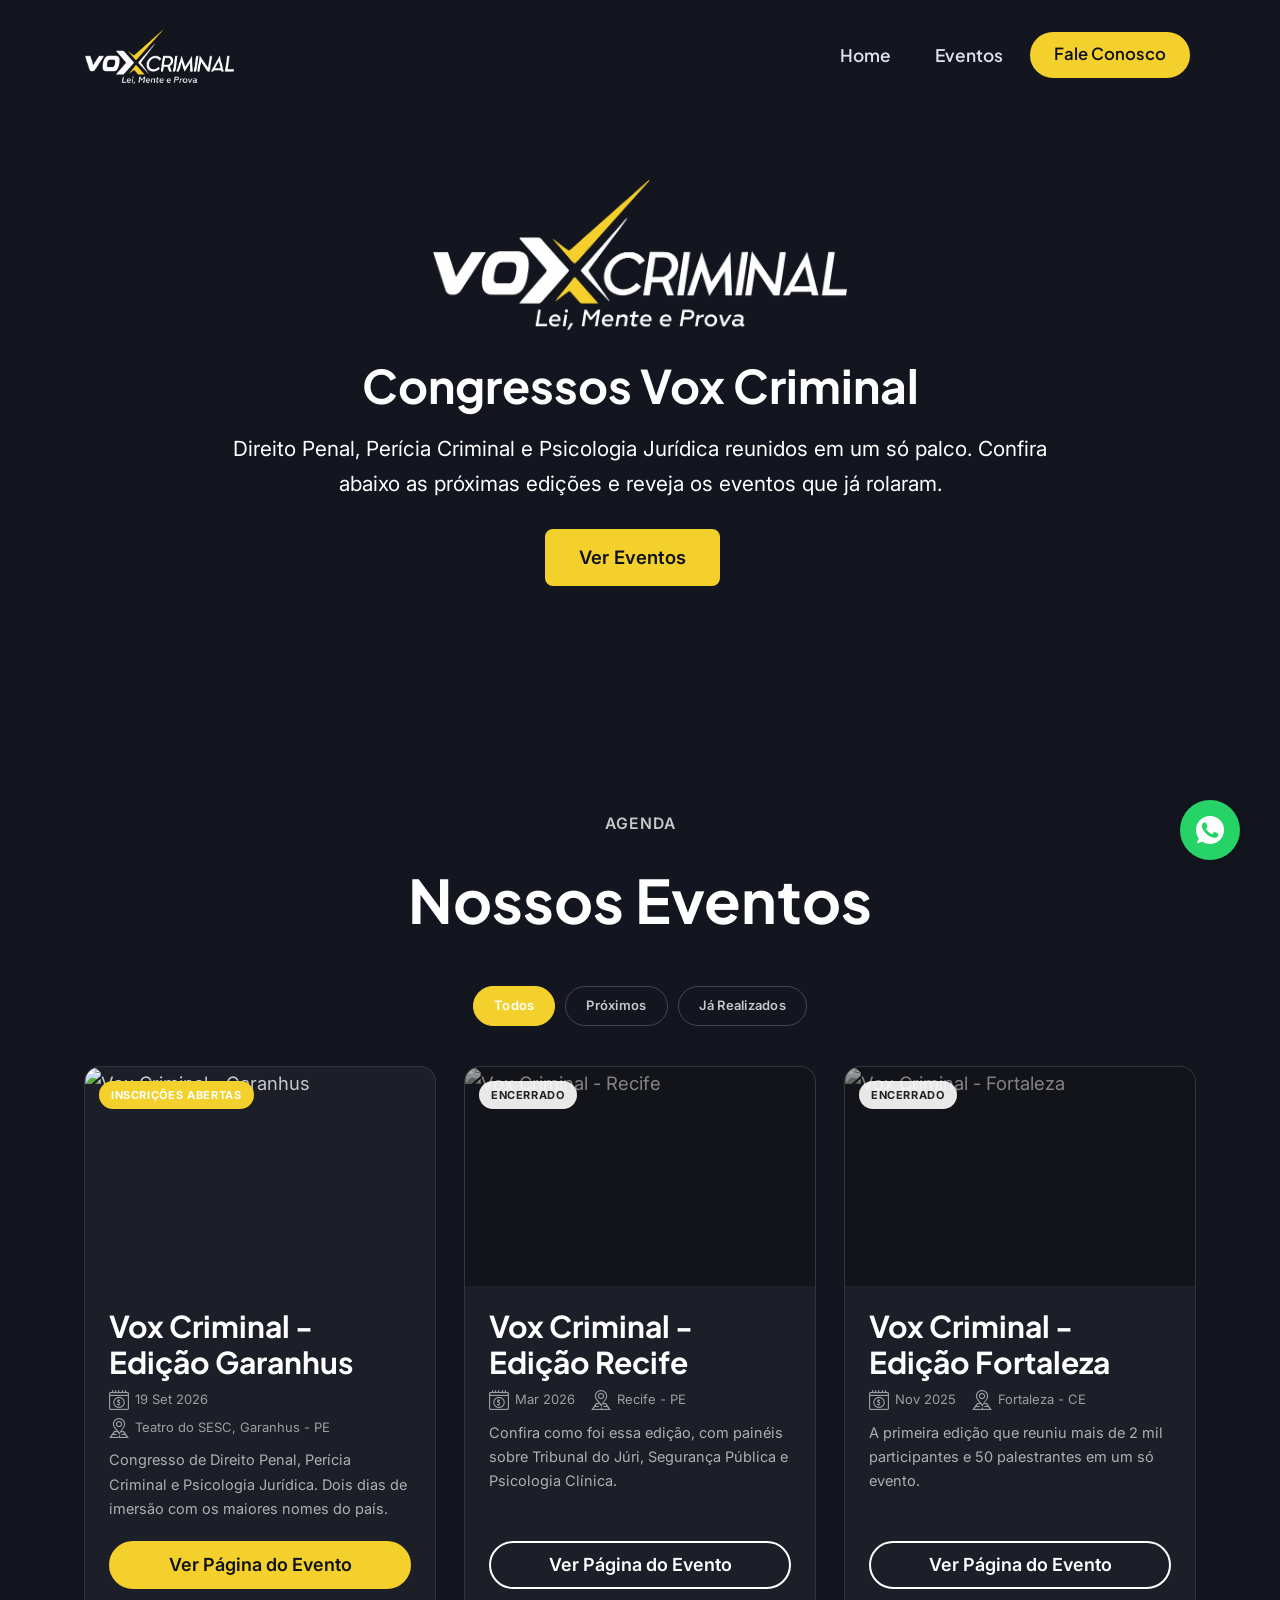
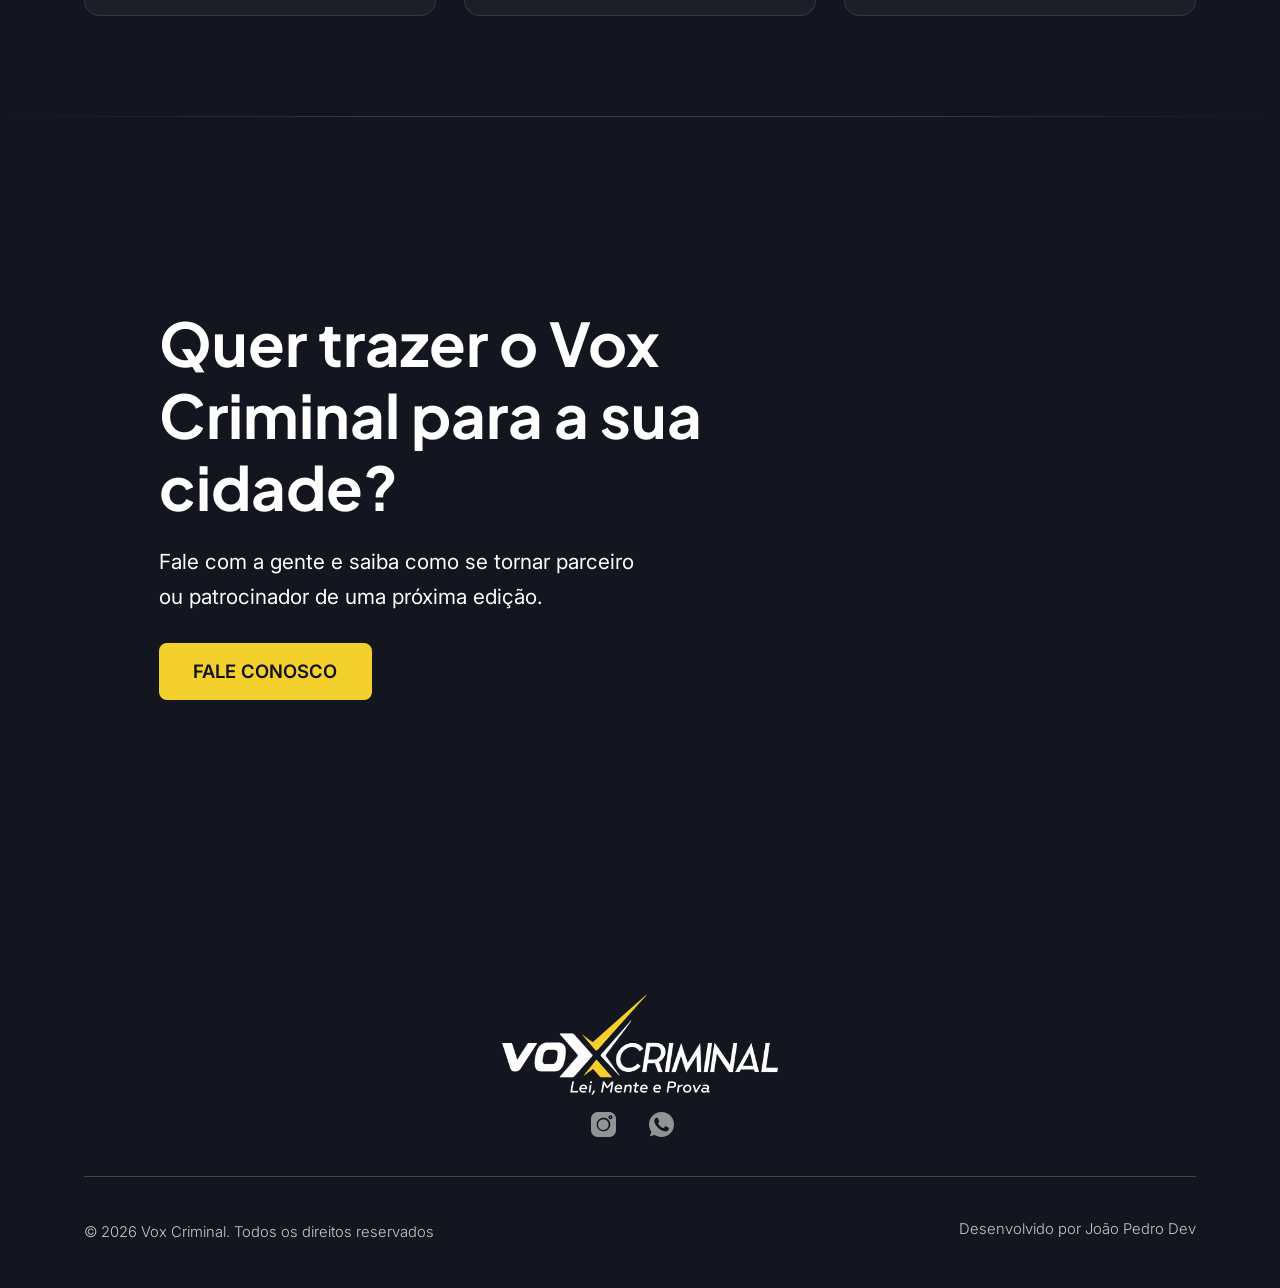
==== index.html @ 07b1ba89 "first commit" ====
<!doctype html>
<html lang="pt-br">
	<head>

		<meta charset="utf-8">
		<meta http-equiv="X-UA-Compatible" content="IE=edge">
		<meta name="author" content="Vox Criminal">
		<meta name="description" content="Vox Criminal - Congressos de Direito, Perícia Criminal e Psicologia Jurídica">
		<meta name="keywords" content="Evento, Direito, Perícia, Psicologia Jurídica, Vox Criminal">
		<meta name="viewport" content="width=device-width, initial-scale=1">

		<!-- SITE TITLE -->
		<title>Vox Criminal - Todos os Eventos</title>

		<!-- FAVICON AND TOUCH ICONS -->
		<link rel="shortcut icon" href="images/favicon.png" type="image/x-icon">
		<link rel="icon" href="images/favicon.png" type="image/x-icon">

		<!-- GOOGLE FONTS -->
		<link href="https://fonts.googleapis.com/css2?family=Inter:wght@300;400;500;600;700&amp;display=swap" rel="stylesheet">
		<link href="https://fonts.googleapis.com/css2?family=Plus+Jakarta+Sans:wght@400;500;600;700&amp;display=swap" rel="stylesheet">

		<!-- BOOTSTRAP CSS -->
		<link href="css/bootstrap.min.css" rel="stylesheet">

		<!-- FONT ICONS -->
		<link href="css/flaticon.css" rel="stylesheet">

		<!-- PLUGINS STYLESHEET -->
		<link href="css/menu.css" rel="stylesheet">
		<link id="effect" href="css/dropdown-effects/fade-down.css" media="all" rel="stylesheet">
		<link href="css/magnific-popup.css" rel="stylesheet">
		<link href="css/owl.carousel.min.css" rel="stylesheet">
		<link href="css/owl.theme.default.min.css" rel="stylesheet">
		<link href="css/lunar.css" rel="stylesheet">

		<!-- ON SCROLL ANIMATION -->
		<link href="css/animate.css" rel="stylesheet">

		<!-- TEMPLATE CSS -->
		<link href="css/pink-theme.css" rel="stylesheet">

		<!-- RESPONSIVE CSS -->
		<link href="css/responsive.css" rel="stylesheet">

		<!-- ADITIONAL CSS -->
		<link rel="stylesheet" href="css/aditional.css">

		<style>
			/* ===== HOME DE EVENTOS ===== */

			/* Card de evento */
			.event-card {
				background: rgba(255, 255, 255, 0.04);
				border: 1px solid rgba(255, 255, 255, 0.1);
				border-radius: 16px;
				overflow: hidden;
				display: flex;
				flex-direction: column;
				height: 100%;
				transition: transform .25s ease, border-color .25s ease;
			}
			.event-card:hover {
				transform: translateY(-6px);
				border-color: rgba(255, 255, 255, 0.25);
			}

			.event-card-img-wrap {
				position: relative;
				aspect-ratio: 16 / 10;
				overflow: hidden;
			}
			.event-card-img-wrap img {
				width: 100%;
				height: 100%;
				object-fit: cover;
				transition: transform .35s ease, filter .35s ease;
			}
			.event-card:hover .event-card-img-wrap img {
				transform: scale(1.05);
			}

			/* Evento encerrado: imagem em P&B + overlay */
			.event-card.is-past .event-card-img-wrap img {
				filter: grayscale(85%);
			}
			.event-card.is-past .event-card-img-wrap::after {
				content: "";
				position: absolute;
				inset: 0;
				background: rgba(0,0,0,0.35);
			}

			/* Badge de status */
			.event-status {
				position: absolute;
				top: 14px;
				left: 14px;
				z-index: 2;
				font-size: 11px;
				font-weight: 700;
				letter-spacing: .06em;
				text-transform: uppercase;
				padding: 5px 12px;
				border-radius: 20px;
			}
			.event-status--open {
				background: var(--theme-color, #e91e63);
				color: #fff;
			}
			.event-status--past {
				background: rgba(255,255,255,0.9);
				color: #222;
			}

			.event-card-body {
				padding: 22px 24px 26px;
				display: flex;
				flex-direction: column;
				flex-grow: 1;
			}

			.event-meta {
				display: flex;
				flex-wrap: wrap;
				gap: 6px 16px;
				font-size: 13px;
				opacity: .75;
				margin-bottom: 10px;
			}
			.event-meta span {
				display: inline-flex;
				align-items: center;
				gap: 6px;
			}

			.event-card-body p.event-desc {
				font-size: 14.5px;
				opacity: .85;
				margin-bottom: 20px;
			}

			.event-card-footer {
				margin-top: auto;
			}

			/* Filtros simples (Todos / Próximos / Encerrados) */
			.event-filters {
				display: flex;
				gap: 10px;
				justify-content: center;
				flex-wrap: wrap;
				margin-bottom: 40px;
			}
			.event-filter-btn {
				border: 1px solid rgba(255,255,255,0.2);
				background: transparent;
				color: inherit;
				font-size: 13px;
				font-weight: 600;
				letter-spacing: .02em;
				padding: 8px 20px;
				border-radius: 30px;
				cursor: pointer;
				transition: all .2s ease;
			}
			.event-filter-btn:hover {
				border-color: var(--theme-color, #e91e63);
			}
			.event-filter-btn.is-active {
				background: var(--theme-color, #e91e63);
				border-color: var(--theme-color, #e91e63);
				color: #fff;
			}

			.event-card.is-hidden {
				display: none;
			}
		</style>

	</head>



	<body class="theme--dark">

		<!-- PRELOADER SPINNER
		============================================= -->
		<div id="loading">
			<div id="loader" class="loading--theme">
				<div class="cssload-spinner"></div>
			</div>
		</div>


		<!-- PAGE CONTENT
		============================================= -->
		<div id="page" class="page">


		<!-- HEADER
		============================================= -->
		<header id="header" class="tra-menu navbar-light white-scroll">
				<div class="header-wrapper">

				    <div class="wsmobileheader clearfix">
				    	<span class="smllogo">
				    		<a href="#hero-2">
					    		<img src="images/logo.png" alt="mobile-logo">
					    	</a>
				    	</span>
				    	<a id="wsnavtoggle" class="wsanimated-arrow"><span></span></a>
				 	</div>

				  	<div class="wsmainfull menu clearfix">
	    				<div class="wsmainwp clearfix">

	    					<div class="desktoplogo">
	    						<a href="#hero-2" class="logo-black">
	    							<img src="images/logo.png" alt="logo">
	    						</a>
	    					</div>

	    					<div class="desktoplogo">
	    						<a href="#hero-2" class="logo-white"><img src="images/logo.png" alt="logo"></a>
	    					</div>

      					<nav class="wsmenu clearfix">
        					<ul class="wsmenu-list nav-theme">

						    	<li class="nl-simple" aria-haspopup="true">
						    		<a href="#hero-2" class="h-link">Home</a>
						    	</li>

						    	<li class="nl-simple" aria-haspopup="true">
						    		<a href="#eventos" class="h-link">Eventos</a>
						    	</li>

						    	<li class="nl-simple mobile-last-link" aria-haspopup="true">
						    		<a href="https://wa.me/5581988923755?text=Ol%C3%A1%2C%20vim%20do%20Site%20da%20Vox%20Criminal." target="_blank" rel="noopener" class="btn r-36 ico-20 ico-right btn--theme hover--tra-white last-link">Fale Conosco</a>
						    	</li>

        					</ul>
        				</nav>

    				</div>
    			</div>

			</div>
		</header>
		<!-- END HEADER -->


		<!-- HERO
		============================================= -->
		<section id="hero-2" class="bg--fixed hero-section division">
			<div class="container">
				<div class="row justify-content-center">

					<div class="col-md-9">
						<div class="hero-2-txt text-center color--white wow animate__animated animate__fadeInUp">

							<img src="./images/logo.png" alt="Vox Criminal" class="w-50 mb-4">

							<h1 class="h1-xl">Congressos Vox Criminal</h1>
							<p class="p-lg mt-3 mb-0">
								Direito Penal, Perícia Criminal e Psicologia Jurídica reunidos em um só palco.
								Confira abaixo as próximas edições e reveja os eventos que já rolaram.
							</p>

							<div class="btns-group mt-4">
								<a href="#eventos" class="btn btn-md r-08 btn--theme hover--black text-black">Ver Eventos</a>
							</div>

						</div>
					</div>

				</div>
			</div>
		</section>
		<!-- END HERO -->


		<!-- EVENTOS
		============================================= -->
		<section id="eventos" class="pt-100 pb-100 division">
			<div class="container">

				<!-- SECTION TITLE -->
				<div class="row justify-content-center">
					<div class="col-md-8">
						<div class="section-title text-center mb-50">
							<span class="section-id">Agenda</span>
							<h2 class="h2-xl">Nossos Eventos</h2>
						</div>
					</div>
				</div>

				<!-- FILTROS -->
				<div class="event-filters">
					<button class="event-filter-btn is-active" data-filter="all">Todos</button>
					<button class="event-filter-btn" data-filter="upcoming">Próximos</button>
					<button class="event-filter-btn" data-filter="past">Já Realizados</button>
				</div>

				<!-- GRID DE EVENTOS -->
				<div id="events-grid" class="row row-cols-1 row-cols-sm-2 row-cols-lg-3 g-4">

					<!-- ============================================
						 EVENTO #1 - EXEMPLO: PRÓXIMO EVENTO
						 Para adicionar um novo evento, copie este bloco inteiro,
						 troque a classe "is-upcoming" (ou "is-past"), a imagem,
						 título, data/local, descrição e o link do botão.
						 ============================================= -->
					<div class="col event-item" data-status="upcoming">
						<div class="event-card is-upcoming wow animate__animated animate__fadeInUp">
							<div class="event-card-img-wrap">
								<span class="event-status event-status--open">Inscrições Abertas</span>
								<img src="images/eventos/vox-criminal-garanhus.jpg" alt="Vox Criminal - Garanhus">
							</div>
							<div class="event-card-body">
								<h5 class="h5-lg mb-2">Vox Criminal - Edição Garanhus</h5>
								<div class="event-meta">
									<span><span class="flaticon-calendar"></span> 19 Set 2026</span>
									<span><span class="flaticon-pin"></span> Teatro do SESC, Garanhus - PE</span>
								</div>
								<p class="event-desc">Congresso de Direito Penal, Perícia Criminal e Psicologia Jurídica. Dois dias de imersão com os maiores nomes do país.</p>
								<div class="event-card-footer">
									<a href="./garanhus-2026/index.html" class="btn btn-sm r-36 btn--theme hover--black text-black w-100">Ver Página do Evento</a>
								</div>
							</div>
						</div>
					</div>

					<!-- ============================================
						 EVENTO #2 - EXEMPLO: EVENTO JÁ FINALIZADO
						 ============================================= -->
					<div class="col event-item" data-status="past">
						<div class="event-card is-past wow animate__animated animate__fadeInUp">
							<div class="event-card-img-wrap">
								<span class="event-status event-status--past">Encerrado</span>
								<img src="images/eventos/vox-criminal-recife.jpg" alt="Vox Criminal - Recife">
							</div>
							<div class="event-card-body">
								<h5 class="h5-lg mb-2">Vox Criminal - Edição Recife</h5>
								<div class="event-meta">
									<span><span class="flaticon-calendar"></span> Mar 2026</span>
									<span><span class="flaticon-pin"></span> Recife - PE</span>
								</div>
								<p class="event-desc">Confira como foi essa edição, com painéis sobre Tribunal do Júri, Segurança Pública e Psicologia Clínica.</p>
								<div class="event-card-footer">
									<a href="vox-criminal-recife.html" class="btn btn-sm r-36 btn--tra-white hover--theme w-100">Ver Página do Evento</a>
								</div>
							</div>
						</div>
					</div>

					<!-- ============================================
						 EVENTO #3 - EXEMPLO: OUTRO EVENTO FINALIZADO
						 ============================================= -->
					<div class="col event-item" data-status="past">
						<div class="event-card is-past wow animate__animated animate__fadeInUp">
							<div class="event-card-img-wrap">
								<span class="event-status event-status--past">Encerrado</span>
								<img src="images/eventos/vox-criminal-fortaleza.jpg" alt="Vox Criminal - Fortaleza">
							</div>
							<div class="event-card-body">
								<h5 class="h5-lg mb-2">Vox Criminal - Edição Fortaleza</h5>
								<div class="event-meta">
									<span><span class="flaticon-calendar"></span> Nov 2025</span>
									<span><span class="flaticon-pin"></span> Fortaleza - CE</span>
								</div>
								<p class="event-desc">A primeira edição que reuniu mais de 2 mil participantes e 50 palestrantes em um só evento.</p>
								<div class="event-card-footer">
									<a href="vox-criminal-fortaleza.html" class="btn btn-sm r-36 btn--tra-white hover--theme w-100">Ver Página do Evento</a>
								</div>
							</div>
						</div>
					</div>

				</div>
				<!-- END GRID DE EVENTOS -->

			</div>
		</section>
		<!-- END EVENTOS -->


		<!-- DIVIDER LINE -->
		<hr class="divider">


		<!-- BANNER
		============================================= -->
		<section id="download" class="pt-100 pb-100 banner-1 banner-section">
			<div class="container">

				<div class="banner-1-wrapper bg--01 bg--fixed r-24">
					<div class="banner-overlay">
						<div class="row d-flex align-items-center">

							<div class="col-md-7">
								<div class="banner-1-txt color--white">

									<h2 class="h2-xl">Quer trazer o Vox Criminal para a sua cidade?</h2>
									<p class="p-lg">Fale com a gente e saiba como se tornar parceiro ou patrocinador de uma próxima edição.</p>

									<div class="btns-group mt-3">
										<a href="https://wa.me/5581988923755?text=Ol%C3%A1%2C%20vim%20do%20Site%20da%20Vox%20Criminal." target="_blank" rel="noopener" class="btn btn-md r-08 btn--theme hover--black text-black">FALE CONOSCO</a>
									</div>

								</div>
							</div>

						</div>
					</div>
				</div>

			</div>
		</section>
		<!-- END BANNER -->


		<!-- FOOTER
		============================================= -->
		<footer class="pt-100 footer-3 footer division">
			<div class="container">

				<div class="row text-center">

						<div class="col-12 mb-0">
								<div class="footer-info mb-3">
										<img class="footer-logo" src="images/logo.png" alt="footer-logo">
								</div>
						</div>

						<div class="col-12">
								<div class="footer-connect">
										<ul class="footer-socials ico-25 justify-content-center d-flex gap-3">
											<li><a href="#"><span class="flaticon-instagram"></span></a></li>
											<li><a href="https://wa.me/5581988923755?text=Ol%C3%A1%2C%20vim%20do%20Site%20da%20Vox%20Criminal." target="_blank" rel="noopener"><span class="flaticon-whatsapp"></span></a></li>
										</ul>
								</div>
						</div>

				</div>

				<hr>

				<div class="bottom-footer">
					<div class="row row-cols-1 row-cols-md-2 d-flex align-items-center">

						<div class="col">
							<div class="footer-copyright"><p class="p-sm" style="font-size: .8rem; font-weight: 300;">&copy; 2026 Vox Criminal. <span>Todos os direitos reservados</span></p></div>
						</div>

						<div class="col">
							<ul class="bottom-footer-list ico-10 text-end">
								<li><p class="p-sm" style="font-size: .8rem; font-weight: 300;">Desenvolvido por <a href="https://joao-pedro-dev.vercel.app/" target="_blank" rel="noopener">João Pedro Dev</a></p></li>
							</ul>
						</div>

					</div>
				</div>

			</div>
		</footer>
		<!-- END FOOTER -->


		</div>	<!-- END PAGE CONTENT -->


		<!-- BOTÃO FLUTUANTE WHATSAPP -->
		<a href="https://wa.me/5581988923755?text=Ol%C3%A1%2C%20vim%20do%20Site%20da%20Vox%20Criminal."
			class="whatsapp-float"
			target="_blank"
			rel="noopener"
			aria-label="Fale conosco no WhatsApp">
			<span class="flaticon-whatsapp" style="color: white; margin-bottom: 0 !important;"></span>
		</a>


		<!-- EXTERNAL SCRIPTS
		============================================= -->
		<script src="js/jquery-3.7.1.min.js"></script>
		<script src="js/bootstrap.min.js"></script>
		<script src="js/modernizr.custom.js"></script>
		<script src="js/jquery.easing.min.js"></script>
		<script src="js/jquery.appear.js"></script>
		<script src="js/menu.js"></script>
		<script src="js/owl.carousel.min.js"></script>
		<script src="js/imagesloaded.pkgd.min.js"></script>
		<script src="js/isotope.pkgd.min.js"></script>
		<script src="js/jquery.magnific-popup.min.js"></script>
		<script src="js/jquery.validate.min.js"></script>
		<script src="js/jquery.ajaxchimp.min.js"></script>
		<script src="js/popper.min.js"></script>
		<script src="js/lunar.js"></script>
		<script src="js/wow.js"></script>

		<!-- Custom Script -->
		<script src="js/custom.js"></script>

		<script>
			$(document).on({
			    "contextmenu": function (e) {
			        e.preventDefault();
			    },
			    "mousedown": function(e) { },
			    "mouseup": function(e) { }
			});
		</script>

		<!-- Filtro simples dos cards de evento -->
		<script>
			(function() {
				const buttons = document.querySelectorAll('.event-filter-btn');
				const items = document.querySelectorAll('.event-item');

				buttons.forEach(btn => {
					btn.addEventListener('click', () => {
						buttons.forEach(b => b.classList.remove('is-active'));
						btn.classList.add('is-active');

						const filter = btn.dataset.filter;

						items.forEach(item => {
							if (filter === 'all' || item.dataset.status === filter) {
								item.classList.remove('is-hidden');
							} else {
								item.classList.add('is-hidden');
							}
						});
					});
				});
			})();
		</script>

	</body>

</html>
---- css/menu.css ----
/*
 * Plugin: Web Slide Navigation System
 * Demo Link: https://uxwing.com/webslide/
 * Author: UXWing
 * License: http://codecanyon.net/licenses/standard
*/


/*------------------------------------------*/
/*  Desktop Base CSS
--------------------------------------------*/

.wsmenu html,
.wsmenu body,
.wsmenu iframe,
.wsmenu h1,
.wsmenu h2,
.wsmenu h3,
.wsmenu h4,
.wsmenu h5,
.wsmenu h6 {
  -webkit-font-smoothing: subpixel-antialiased;
  font-smoothing: antialiased;
  font-smooth: antialiased;
  -webkit-text-size-adjust: 100%;
  -ms-text-size-adjust: 100%;
  -webkit-font-smoothing: subpixel-antialiased;
  font-smoothing: subpixel-antialiased;
  font-smooth: subpixel-antialiased;
}

.wsmenu .cl {
  clear: both;
}

.wsmenu img {
  border: 0 none;
  max-width: 100%;
}

.wsmenu a:focus {
  outline: none;
}

.wsmenu:before,
.wsmenu:after {
  content: "";
  display: table;
}

.wsmenu:after {
  clear: both;
}

/*------------------------------------------*/
/*  Desktop Main Menu CSS
--------------------------------------------*/

.wsmenucontainer {
  background-size: cover;
  overflow: hidden;
  background-attachment: fixed;
  background-position: 50% 0;
  background-repeat: no-repeat;
}

.wsmainfull {
  width: 100%;
  height: auto;
  background-color: #fff!important;
  z-index: 999;
  -webkit-box-shadow: 0 2px 3px rgba(96, 96, 96, .1);
  -moz-box-shadow: 0 2px 3px rgba(96, 96, 96, .1);
  box-shadow: 0 2px 3px rgba(96, 96, 96, .1);
  -webkit-transition: all 450ms ease-in-out;
  -moz-transition: all 450ms ease-in-out;
  -o-transition: all 450ms ease-in-out;
  -ms-transition: all 450ms ease-in-out;
  transition: all 450ms ease-in-out; 
}

.wsmainwp {
  margin: 0 auto;
  max-width: 1140px;
  padding: 0 15px;
  position: relative;
}

/* Header Logo */
.desktoplogo {
  padding: 0;
  margin: 0;
  float: left;
  line-height: 70px;
}

.desktoplogo img {
  vertical-align: middle;
}

/* Navigation Menu */
.wsmenu {
  padding: 0;
  float: right;
  display: block;
}

.wsmenu > .wsmenu-list {
  text-align: left;
  margin: 0 auto 0 auto;
  width: 100%;
  display: block;
  padding: 0;
}

.wsmenu > .wsmenu-list > li {
  text-align: center;
  display: block;
  padding: 0;
  margin: 0;
  float: left;
}

.wsmenu > .wsmenu-list > li > a {
  display: block;
  font-size: 15px;
  font-weight: 700;
  letter-spacing: 0.5px;
  padding: 10px 32px 10px 18px;
  line-height: 50px;
  text-decoration: none;
  position: relative;
}

.wsmenu > .wsmenu-list > li > a.last-link {
  padding: 10px 0px 10px 0;
}

.wsmenu > .wsmenu-list > li > a.callusbtn {
  font-size: 15px;
}

.wsmenu > .wsmenu-list > li > a.callusbtn i {
  font-size: 13px;
  margin-top: 1px;
  margin-right: 1px;
}

.wsmenu > .wsmenu-list > li a.menuhomeicon {
  padding-left: 29px;
  padding-right: 29px;
}

.wsmenu > .wsmenu-list > li > a i {
  display: inline-block;
  font-size: 16px;
  line-height: inherit;
  margin-right: 12px;
  vertical-align: top;
}

.wsmenu > .wsmenu-list > li > a.menuhomeicon i {
  margin-right: 0px;
  font-size: 15px;
}

.wsmenu > .wsmenu-list > li > a .wsarrow:after {
  border-left: 4px solid rgba(0, 0, 0, 0);
  border-right: 4px solid rgba(0, 0, 0, 0);
  border-top: 4px solid;
  content: "";
  float: right;
  right: 15px;
  height: 0;
  margin: 0 0 0 14px;
  position: absolute;
  text-align: right;
  top: 33px;
  width: 0;
}

/* Desktop Search Bar */
.wsmenu > .wsmenu-list > li.rightmenu {
  float: right;
}

.wsmenu > .wsmenu-list > li.rightmenu a {
  padding: 0px 30px 0px 20px;
  border-right: none;
}

.wsmenu > .wsmenu-list > li.rightmenu a i {
  font-size: 15px;
}

.wsmenu > .wsmenu-list > li.rightmenu {
  float: right;
}

.wsmenu > .wsmenu-list > li.rightmenu:before,
.wsmenu-list > li.rightmenu:after {
  content: "";
  display: table;
}

.wsmenu > .wsmenu-list > li.rightmenu:after {
  clear: both;
}

.wsmenu > .wsmenu-list > li.rightmenu > .topmenusearch {
  float: right;
  width: 210px;
  height: 39px;
  position: relative;
  margin: 16px 0px 0px 0px;
}

.wsmenu > .wsmenu-list > li.rightmenu > .topmenusearch .searchicon {
  -webkit-transition: all 0.7s ease 0s;
  -moz-transition: all 0.7s ease 0s;
  -o-transition: all 0.7s ease 0s;
  transition: all 0.7s ease 0s;
}

.wsmenu > .wsmenu-list > li.rightmenu > .topmenusearch input {
  width: 100%;
  position: relative;
  float: right;
  top: 0;
  right: 0;
  bottom: 0;
  width: 100%;
  border: 0;
  padding: 0;
  margin: 0;
  text-indent: 15px;
  height: 39px;
  z-index: 2;
  outline: none;
  color: #333;
  background-color: #efefef;
  -webkit-transition: all 0.7s ease 0s;
  -moz-transition: all 0.7s ease 0s;
  -o-transition: all 0.7s ease 0s;
  transition: all 0.7s ease 0s;
  font-size: 12px;
}

.wsmenu > .wsmenu-list > li.rightmenu > .topmenusearch input::placeholder {
  color: #a9a9a9;
}

.wsmenu > .wsmenu-list > li.rightmenu > .topmenusearch input:focus {
  color: #333;
  width: 220px;
}

.wsmenu > .wsmenu-list > li.rightmenu > .topmenusearch input:focus~.btnstyle i {
  color: #000;
  opacity: 1;
}

.wsmenu > .wsmenu-list > li.rightmenu > .topmenusearch input:focus~.searchicon {
  opacity: 1;
  z-index: 3;
  color: #FFFFFF;
}

.wsmenu > .wsmenu-list > li.rightmenu > .topmenusearch .btnstyle {
  top: 0px;
  position: absolute;
  right: 0;
  bottom: 0;
  width: 40px;
  line-height: 30px;
  z-index: 1;
  cursor: pointer;
  opacity: 0.3;
  color: #333;
  z-index: 1000;
  background-color: transparent;
  border: solid 0px;
  -webkit-transition: all 0.7s ease 0s;
  -moz-transition: all 0.7s ease 0s;
  -o-transition: all 0.7s ease 0s;
  transition: all 0.7s ease 0s;
}

.wsmenu > .wsmenu-list > li.rightmenu > .topmenusearch .btnstyle i {
  line-height: 37px;
  margin: 0;
  padding: 0;
  text-align: center;
}

.wsmenu > .wsmenu-list > li.rightmenu > .topmenusearch .btnstyle:hover i {
  opacity: 1;
}

.wsmenu > .wsmenu-list > li.rightmenu {
  zoom: 1;
}

/*------------------------------------------*/
/*  Desktop Drop Down Menu CSS
--------------------------------------------*/

.wsmenu > .wsmenu-list > li > ul.sub-menu {
  position: absolute;
  top: 70px;
  z-index: 1000;
  margin: 0px;
  padding: 12px;
  min-width: 200px;
  background-color: #fff;
  border: solid 1px #eee;
  -webkit-border-radius: 4px;
  -moz-border-radius: 4px;
  border-radius: 4px;
}

.wsmenu > .wsmenu-list > li > ul.sub-menu.last-sub-menu {
  min-width: 160px;
}

.wsmenu > .wsmenu-list > li > ul.sub-menu > li {
  position: relative;
  margin: 0px;
  padding: 0px;
  display: block;
}

.wsmenu > .wsmenu-list > li > ul.sub-menu > li > a {
  background-image: none;  
  border-right: 0 none;
  text-align: left;
  display: block;
  padding: 9px;
  text-transform: none;
  color: #888;
  font-size: 15px;
  line-height: 22px;
  font-weight: 400;
  letter-spacing: 0;
  border-right: 0px solid;
  -webkit-border-radius: 4px;
  -moz-border-radius: 4px;
  border-radius: 4px; 
  -webkit-transition: all 400ms ease-in-out;
  -moz-transition: all 400ms ease-in-out;
  -o-transition: all 400ms ease-in-out;
  -ms-transition: all 400ms ease-in-out;
  transition: all 400ms ease-in-out;
}

.wsmenu > .wsmenu-list > li > ul.sub-menu.last-sub-menu > li > a {
  padding: 11px 0;  
}

.wsmenu > .wsmenu-list > li > ul.sub-menu > li > a:hover {
  padding: 9px 9px 9px 10px;
}

.wsmenu > .wsmenu-list > li > ul.sub-menu.last-sub-menu > li > a:hover {
  padding: 11px 0 11px 8px;
}

.wsmenu > .wsmenu-list > li > ul.sub-menu > li > a > i {
  position: absolute;
  top: 12px;
  right: 0;
}

.wsmenu > .wsmenu-list > li > ul.sub-menu > li > ul.sub-menu {
  min-width: 200px;
  position: absolute;
  left: 100%;
  top: 0;
  margin: 0;
  padding: 0 15px;
  list-style: none;
  background-color: #fff;
  border: solid 1px #eee;
  -webkit-border-radius: 4px;
  -moz-border-radius: 4px;
  border-radius: 4px;
}

.wsmenu > .wsmenu-list > li > ul.sub-menu > li > ul.sub-menu > li {
  position: relative;
  margin: 0px;
  padding: 0px;
  display: block;
  border-bottom: 1px dashed #c0c0c0;
}

.wsmenu > .wsmenu-list > li > ul.sub-menu > li > ul.sub-menu > li:last-child {
  border-bottom: none;
}

.wsmenu > .wsmenu-list > li > ul.sub-menu > li > ul.sub-menu > li > a {
  position: relative;
  background-image: none;
  border-right: 0 none;
  text-align: left;
  display: block;
  padding: 9px;
  text-transform: none;
  color: #888;
  font-size: 16px;
  line-height: 22px;
  font-weight: 400;
  letter-spacing: normal;
  border-right: 0px solid;
  -webkit-transition: all 400ms ease-in-out;
  -moz-transition: all 400ms ease-in-out;
  -o-transition: all 400ms ease-in-out;
  -ms-transition: all 400ms ease-in-out;
  transition: all 400ms ease-in-out;
}

.wsmenu > .wsmenu-list > li > ul.sub-menu > li > ul.sub-menu > li > a:hover {
  padding: 8px 15px 8px 23px;
}

.wsmenu > .wsmenu-list > li > ul.sub-menu > li > ul.sub-menu > li > a > i {
  position: absolute;
  top: 12px;
  right: 12px;
}

.wsmenu > .wsmenu-list > li > ul.sub-menu > li > ul.sub-menu > li > ul.sub-menu {
  min-width: 200px;
  position: absolute;
  left: 100%;
  top: 0;
  margin: 0px;
  list-style: none;
  padding: 0px;
  background-color: #fff;
  border: solid 1px #eee;
  -webkit-border-radius: 4px;
  -moz-border-radius: 4px;
  border-radius: 4px;
}

.wsmenu > .wsmenu-list > li > ul.sub-menu > li > ul.sub-menu > li > ul.sub-menu > li {
  position: relative;
  margin: 0px;
  padding: 0px;
  display: block;
}

.wsmenu > .wsmenu-list > li > ul.sub-menu > li > ul.sub-menu > li > ul.sub-menu > li > a {
  background-image: none;
  border-right: 0 none;
  text-align: left;
  display: block;
  padding: 9px;
  text-transform: none;
  color: #888;
  font-size: 16px;
  font-family: 'Roboto', sans-serif; 
  line-height: 22px;
  font-weight: 400;
  letter-spacing: normal;
  border-right: 0px solid;
  -webkit-transition: all 400ms ease-in-out;
  -moz-transition: all 400ms ease-in-out;
  -o-transition: all 400ms ease-in-out;
  -ms-transition: all 400ms ease-in-out;
  transition: all 400ms ease-in-out;
}

.wsmenu > .wsmenu-list > li > ul.sub-menu > li > ul.sub-menu > li > ul.sub-menu > li > a:hover {
  padding: 9px 9px 9px 20px;
}

.wsmenu > .wsmenu-list > li > ul.sub-menu > li > ul.sub-menu > li > ul.sub-menu > li > a > i {
  margin-left: 9px;
}

/*------------------------------------------*/
/*  Desktop Mega Menus CSS
--------------------------------------------*/

.wsmenu > .wsmenu-list > li > .wsmegamenu {
  width: 100%;
  left: 0px;
  position: absolute;
  top: 70px;
  color: #000;
  z-index: 1000;
  margin: 0px;
  text-align: left;
  padding: 20px 30px;
  border: solid 1px #eee;
  background-color: #fff;
  -webkit-border-radius: 4px;
  -moz-border-radius: 4px;
  border-radius: 4px;
}

.wsmenu > .wsmenu-list > li > .wsmegamenu.halfmenu {
  padding: 20px 20px;
}

.wsmenu > .wsmenu-list > li > .wsmegamenu .carousel-control-next {
  opacity: 0.8;
}

.wsmenu > .wsmenu-list > li > .wsmegamenu .carousel-control-prev {
  opacity: 0.8;
}

.wsmenu > .wsmenu-list > li > .wsmegamenu .carousel-caption {
  bottom: 0px;
  background-color: rgba(0, 0, 0, 0.7);
  font-size: 13px;
  height: 31px;
  left: 0;
  padding: 7px 0;
  right: 0;
  width: 100%;
}

.wsmenu > .wsmenu-list > li > .wsmegamenu .wsmwnutxt {
  width: 100%;
  color: #888;
  font-size: 16px;
  font-weight: 400;
  text-align: justify;
  margin-top: 0;
}

.wsmenu > .wsmenu-list > li > .wsmegamenu .link-list li {
  display: block;
  text-align: center;
  text-align: left;
  border-bottom: 1px dashed #c0c0c0;
}

.wsmenu > .wsmenu-list > li > .wsmegamenu .link-list li.title,
.wsmenu > .wsmenu-list > li > .wsmegamenu .link-list li:last-child {
  border-bottom: none;
}

.wsmenu > .wsmenu-list > li > .wsmegamenu .link-list li a {
  line-height: 22px;
  border-right: none;
  text-align: left;
  padding: 13px 0px;
  background: #fff;
  background-image: none;
  border-right: 0 none;
  display: block;
  background-color: #fff;
  color: #888;
  font-size: 16px;
  font-weight: 400;
  -webkit-transition: all 400ms ease-in-out;
  -moz-transition: all 400ms ease-in-out;
  -o-transition: all 400ms ease-in-out;
  -ms-transition: all 400ms ease-in-out;
  transition: all 400ms ease-in-out;
}

.wsmenu > .wsmenu-list > li > .wsmegamenu .mrgtop {
  margin-top: 15px;
}

.wsmenu > .wsmenu-list > li > .wsmegamenu .show-grid div {
  padding-bottom: 10px;
  padding-top: 10px;
  background-color: #dbdbdb;
  border: 1px solid #e7e7e7;
  color: #6a6a6a;
  margin: 2px 0px;
  font-size: 13px;
}

/*= Desktop Half Menu CSS =*/
.wsmenu > .wsmenu-list > li > .wsmegamenu.halfmenu {
  width: 40%;
  right: auto;
  left: auto;
}

.wsmenu > .wsmenu-list > li > .wsmegamenu.halfmenu.ext-halfmenu {
  width: 50%;
}

.wsmenu > .wsmenu-list > li > .wsmegamenu.halfdiv {
  width: 35%;
  right: auto;
  left: auto;
}

/*= Desktop HTML Form Menu CSS =*/
.wsmenu > .wsmenu-list > li > .wsmegamenu .menu_form {
  width: 100%;
  display: block;
}

.wsmenu > .wsmenu-list > li > .wsmegamenu .menu_form input[type="text"] {
  width: 100%;
  border: 1px solid #e2e2e2;
  color: #000;
  font-size: 13px;
  padding: 8px 5px;
  margin-bottom: 8px;
}

.wsmenu > .wsmenu-list > li > .wsmegamenu .menu_form textarea {
  width: 100%;
  border: 1px solid #e2e2e2;
  color: #000;
  font-size: 13px;
  padding: 8px 5px;
  margin-bottom: 8px;
  min-height: 122px;
}

.wsmenu > .wsmenu-list > li > .wsmegamenu .menu_form input[type="submit"] {
  width: 25%;
  display: block;
  height: 32px;
  float: right;
  border: none;
  margin-right: 15px;
  cursor: pointer;
  background-color: #e1e1e1;
  -webkit-border-radius: 2px;
  -moz-border-radius: 2px;
  border-radius: 2px;
}

.wsmenu > .wsmenu-list > li > .wsmegamenu .menu_form input[type="button"] {
  width: 25%;
  display: block;
  height: 32px;
  float: right;
  border: none;
  cursor: pointer;
  background-color: #e1e1e1;
  -webkit-border-radius: 2px;
  -moz-border-radius: 2px;
  border-radius: 2px;
}

.wsmenu > .wsmenu-list > li > .wsmegamenu .carousel-inner .item img {
  width: 100%;
}

.wsmenu > .wsmenu-list > li > .wsmegamenu .carousel-caption {
  bottom: 0px;
  background-color: rgba(0, 0, 0, 0.7);
  font-size: 13px;
  height: 31px;
  left: 0;
  padding: 7px 0;
  right: 0;
  width: 100%;
}

.wsmenu > .wsmenu-list > li > .wsmegamenu .typography-text {
  padding: 0px 0px;
  font-size: 14px;
}

.wsmenu > .wsmenu-list > li > .wsmegamenu .typography-text ul {
  padding: 0px 0px;
  margin: 0px;
}

.wsmenu > .wsmenu-list > li > .wsmegamenu .typography-text p {
  text-align: justify;
  line-height: 24px;
  color: #656565;
}

.wsmenu > .wsmenu-list > li > .wsmegamenu .typography-text ul li {
  display: block;
  padding: 2px 0px;
  line-height: 22px;
}

.wsmenu > .wsmenu-list > li > .wsmegamenu .typography-text ul li a {
  color: #656565;
}

/*------------------------------------------*/
/*  Desktop Extra CSS
--------------------------------------------*/

.wsmobileheader {
  display: none;
}

.overlapblackbg {
  opacity: 0;
  visibility: hidden;
}

.wsmenu .wsmenu-click {
  display: none;
}

.wsmenu .wsmenu-click02 {
  display: none;
}

.hometext {
  display: none;
}

/*==============================================================================
                              Start Mobile CSS
===============================================================================*/

/* ================== Mobile Menu Change Brake Point ================== */

@media only screen and (max-width: 991px) {

/* ================== Mobile Base CSS ================== */

html {
  overflow: hidden;
  height: 100%;
  -webkit-overflow-scrolling: touch;
}

body {
  height: 100%;
  overflow-y: auto;
  overflow-x: hidden;
}

body.wsactive {
  overflow: hidden;
}

/* ================== Mobile Main Menu CSS ================== */

.desktoplogo {
  display: none;
}

.wsmainfull {
  height: 0;
}

.wsmenu {
  width: 100%;
  background: rgba(0, 0, 0, 0) none repeat scroll 0 0;
  right: 0;
  overflow-y: hidden;
  padding: 0;
  top: 0;
  visibility: hidden;
  position: fixed;
  margin: 0px;
}

.wsmenu > .wsmenu-list {
  height: auto;
  min-height: 100%;
  width: 350px;
  background: #fff;
  padding-bottom: 0;
  margin-right: -350px;
  display: block;
  text-align: center;
  -webkit-transition: all 0.25s ease-in-out;
  -moz-transition: all 0.25s ease-in-out;
  -o-transition: all 0.25s ease-in-out;
  -ms-transition: all 0.25s ease-in-out;
  transition: all 0.25s ease-in-out;
}

.wsmenu > .wsmenu-list > li {
  width: 100%;
  display: block;
  float: none;
  border-right: none;
  background-color: transparent;
  position: relative;
  white-space: inherit;
  clear: right;
}

@supports (-webkit-overflow-scrolling: touch) {
  .wsmenu > .wsmenu-list > li:last-child {
    padding-bottom: 110px;
  }
}

.wsmenu > .wsmenu-list > li > a {
  padding: 12px 32px 12px 17px;
  font-size: 15px;
  text-align: left;
  border-right: solid 0px;
  line-height: 25px;
  border-bottom: 1px solid;
  border-bottom-color: rgba(0, 0, 0, 0.13);
  position: static;
}

.wsmenu > .wsmenu-list > li a.menuhomeicon {
  padding-left: 17px;
  padding-right: 17px;
  border-top: solid 1px rgba(0, 0, 0, 0.13);
}

.wsmenu > .wsmenu-list > li > a.menuhomeicon i {
  margin-right: 2px;
  font-size: 13px;
}

.wsmenu > .wsmenu-list > li > a > i {
  font-size: 14px;
  color: #bfbfbf;
}

.wsmenu > .wsmenu-list > li >a .wsarrow:after {
  display: none;
}

.wsmenu > .wsmenu-list > li:hover > a {
  background-color: rgba(0, 0, 0, .03);
  text-decoration: none;
}

.wsmenu > .wsmenu-list > li > a > .hometext {
  display: inline-block;
}

/* ================== Mobile Slide Down Links CSS ================== */

.wsmenu > .wsmenu-list > li > ul.sub-menu {
  display: none;
  position: relative;
  top: 0px;
  background-color: #fff;
  border: none;
  padding: 0px;
  opacity: 1;
  visibility: visible;
  -webkit-transform: none;
  -moz-transform: none;
  -ms-transform: none;
  -o-transform: none;
  transform: none;
  -webkit-transition: inherit;
  -moz-transition: inherit;
  transition: inherit;
  -webkit-transform-style: flat;
}

.wsmenu > .wsmenu-list > li > ul.sub-menu > li > a {
  line-height: 20px;
  font-size: 13px;
  padding: 10px 0px 10px 16px;
  color: #383838;
}

.wsmenu > .wsmenu-list > li > ul.sub-menu > li span + a {
  padding-right: 30px;
}

.wsmenu > .wsmenu-list > li > ul.sub-menu > li > a > i {
  display: none;
}

.wsmenu > .wsmenu-list > li > ul.sub-menu > li > a:hover {
  background-color: #e7e7e7;
  text-decoration: underline;
}

.wsmenu > .wsmenu-list > li > ul.sub-menu li:hover > a {
  background-color: #e7e7e7;
  color: #666666;
}

.wsmenu > .wsmenu-list > li > ul.sub-menu > li > ul.sub-menu {
  width: 100%;
  position: static;
  left: 100%;
  top: 0;
  display: none;
  margin: 0px;
  padding: 0px;
  border: solid 0px;
  transform: none;
  opacity: 1;
  visibility: visible;
  -webkit-transform: none;
  -moz-transform: none;
  -ms-transform: none;
  -o-transform: none;
  transform: none;
  -webkit-transition: inherit;
  -moz-transition: inherit;
  transition: inherit;
  -webkit-transform-style: flat;
}

.wsmenu > .wsmenu-list > li > ul.sub-menu > li > ul.sub-menu > li {
  margin: 0px 0px 0px 0px;
  padding: 0px;
  position: relative;
}

.wsmenu > .wsmenu-list > li > ul.sub-menu > li > ul.sub-menu > li > a {
  line-height: 20px;
  font-size: 13px;
  padding: 10px 0px 10px 26px;
  color: #383838;
}

.wsmenu > .wsmenu-list > li > ul.sub-menu > li > ul.sub-menu > li span + a {
  padding-right: 30px;
}

.wsmenu > .wsmenu-list > li > ul.sub-menu > li > ul.sub-menu > li > a > i {
  display: none;
}

.wsmenu > .wsmenu-list > li > ul.sub-menu > li > ul.sub-menu > li > a:hover {
  background-color: #e7e7e7;
  color: #666666;
  text-decoration: underline;
}

.wsmenu > .wsmenu-list > li > ul.sub-menu > li > ul.sub-menu > li > a.active {
  color: #000;
}

.wsmenu > .wsmenu-list > li > ul.sub-menu > li > ul.sub-menu > li:hover > a {
  color: #000;
}

.wsmenu > .wsmenu-list > li > ul.sub-menu > li > ul.sub-menu > li > ul.sub-menu {
  width: 100%;
  position: static;
  left: 100%;
  top: 0;
  display: none;
  margin: 0px;
  padding: 0px;
  border: solid 0px;
  transform: none;
  opacity: 1;
  visibility: visible;
  -webkit-transform: none;
  -moz-transform: none;
  -ms-transform: none;
  -o-transform: none;
  transform: none;
  -webkit-transition: inherit;
  -moz-transition: inherit;
  transition: inherit;
  -webkit-transform-style: flat;
}

.wsmenu > .wsmenu-list > li > ul.sub-menu > li > ul.sub-menu > li > ul.sub-menu > li {
  margin: 0px 0px 0px 0px;
}

.wsmenu > .wsmenu-list > li > ul.sub-menu > li > ul.sub-menu > li > ul.sub-menu > li >a {
  line-height: 20px;
  font-size: 13px;
  padding: 10px 0px 10px 34px;
  color: #383838;
}

.wsmenu > .wsmenu-list > li > ul.sub-menu > li > ul.sub-menu > li > ul.sub-menu > li span+a {
  padding-right: 30px;
}

.wsmenu > .wsmenu-list > li > ul.sub-menu > li > ul.sub-menu > li > ul.sub-menu > li > a >i {
  display: none;
}

.wsmenu > .wsmenu-list > li > ul.sub-menu > li > ul.sub-menu > li > ul.sub-menu > li >a:hover {
  background-color: #e7e7e7;
  color: #666666;
  text-decoration: underline;
}

.wsmenu > .wsmenu-list > li > ul.sub-menu > li > ul.sub-menu > li > ul.sub-menu > li >a.active {
  color: #000;
}

/* ================== Mobile Mega Menus CSS  ================== */

.wsmenu > .wsmenu-list > li > .wsmegamenu {
  color: #666666;
  display: none;
  position: relative;
  top: 0px;
  padding: 10px 0px;
  border: solid 0px;
  transform: none;
  opacity: 1;
  visibility: visible;
  -webkit-transform: none;
  -moz-transform: none;
  -ms-transform: none;
  -o-transform: none;
  transform: none;
  -webkit-transition: inherit;
  -moz-transition: inherit;
  transition: inherit;
  border-bottom: 1px solid rgba(0, 0, 0, 0.13);
  -webkit-transform-style: flat;
}

.wsmenu > .wsmenu-list > li > .wsmegamenu.halfmenu {
  width: 100%;
  margin: 0px;
  padding: 5px 0px 10px 0px;
}

.wsmenu > .wsmenu-list > li > .wsmegamenu .title {
  color: #666666;
  font-size: 15px;
  padding: 10px 8px 10px 0px;
}

.wsmenu > .wsmenu-list > li > .wsmegamenu> ul {
  width: 100%;
  margin: 0px;
  padding: 0px;
  font-size: 15px;
}

.wsmenu > .wsmenu-list > li > .wsmegamenu> ul > li > a {
  padding: 9px 14px;
  line-height: normal;
  font-size: 13px;
  background-color: #e7e7e7;
  color: #666666;
}

.wsmenu > .wsmenu-list > li > .wsmegamenu> ul> li >a:hover {
  background-color: #000000;
}

.wsmenu > .wsmenu-list > li > .wsmegamenu ul li.title {
  line-height: 26px;
  color: #666666;
  margin: 0px;
  font-size: 15px;
  padding: 7px 0px;
  background-color: transparent;
}

.wsmenu > .wsmenu-list > li > .wsmegamenu.halfdiv {
  width: 100%;
}

.wsmenu > .wsmenu-list > li > .wsmegamenu .menu_form {
  padding: 5px 0px 62px 0px;
}

.wsmenu > .wsmenu-list > li > .wsmegamenu .show-grid div {
  margin: 0px;
}

.wsmenu > .wsmenu-list > li > .wsmegamenu .menu_form input[type="button"] {
  width: 46%;
}

.wsmenu > .wsmenu-list > li > .wsmegamenu .menu_form input[type="submit"] {
  width: 46%;
}

.wsmenu > .wsmenu-list > li > .wsmegamenu .menu_form textarea {
  min-height: 100px;
}

/* ================== Mobile Header CSS ================== */

.wsmobileheader {
  width: 100%;
  display: block;
  position: fixed;
  top: 0;
  right: 0;
  z-index: 10002;
  height: 54px;
  -webkit-transition: all 0.25s ease-in-out;
  -moz-transition: all 0.25s ease-in-out;
  -o-transition: all 0.25s ease-in-out;
  -ms-transition: all 0.25s ease-in-out;
  transition: all 0.25s ease-in-out;
  box-shadow: 0 0 1px rgba(0, 0, 0, .3);
}

.wsactive .wsmobileheader {
  margin-right: 240px;
  margin-right: 300px;
  margin-right: 350px;
  -webkit-transition: all 0.25s ease-in-out;
  -moz-transition: all 0.25s ease-in-out;
  -o-transition: all 0.25s ease-in-out;
  -ms-transition: all 0.25s ease-in-out;
  transition: all 0.25s ease-in-out;
}

.wsmobileheader .smllogo {
  display: inline-block;
  margin-top: 12px;
  padding-left: 18px;
}

/* Mobile Search Bar*/
.wsmenu > .wsmenu-list > li.rightmenu > .topmenusearch {
  width: 86%;
  margin: 7% 7%;
  padding: 0px;
}

.wsmenu > .wsmenu-list > li.rightmenu > .topmenusearch input {
  border-radius: 50px
}

.wsmenu > .wsmenu-list > li.rightmenu > .topmenusearch input:focus {
  width: 100%;
}

.callusbtn {
  color: #a9a9a9;
  font-size: 18px;
  position: absolute;
  right: 5px;
  top: 0px;
  transition: all 0.4s ease-in-out 0s;
  z-index: 102;
  padding: 12px 14px;
}

.callusbtn i {
  vertical-align: top;
  margin-top: 4px;
}

.callusbtn:hover i {
  color: #a9a9a9;
}

/* Mobile Toggle Menu icon (X ICON) */
.wsanimated-arrow {
  position: absolute;
  right: 0;
  top: 0;
  z-index: 102;
  -webkit-transition: all 0.4s ease-in-out;
  -moz-transition: all 0.4s ease-in-out;
  -o-transition: all 0.4s ease-in-out;
  -ms-transition: all 0.4s ease-in-out;
  transition: all 0.4s ease-in-out;
}

.wsanimated-arrow {
  cursor: pointer;
  padding: 16px 35px 16px 0px;
  margin: 7px 0 0 15px;
}

.wsanimated-arrow span,
.wsanimated-arrow span:before,
.wsanimated-arrow span:after {
  cursor: pointer;
  height: 3px;
  width: 22px;
  background: #a9a9a9;
  position: absolute;
  display: block;
  content: '';
}

.wsanimated-arrow span:before {
  top: -7px;
  width: 26px;
}

.wsanimated-arrow span:after {
  bottom: -7px;
  width: 20px;
}

.wsanimated-arrow span,
.wsanimated-arrow span:before,
.wsanimated-arrow span:after {
  transition: all 500ms ease-in-out;
}

.wsactive .wsanimated-arrow span:after {
  width: 23px;
}

.wsactive .wsanimated-arrow span {
  background-color: transparent;
}

.wsactive .wsanimated-arrow span:before,
.wsactive .wsanimated-arrow.active span:after {
  top: 7px;
}

.wsactive .wsanimated-arrow span:before {
  transform: rotate(45deg);
  -moz-transform: rotate(45deg);
  -ms-transform: rotate(45deg);
  -o-transform: rotate(45deg);
  -webkit-transform: rotate(45deg);
  bottom: 0px;
}

.wsactive .wsanimated-arrow span:after {
  transform: rotate(-45deg);
  -moz-transform: rotate(-45deg);
  -ms-transform: rotate(-45deg);
  -o-transform: rotate(-45deg);
  -webkit-transform: rotate(-45deg);
}

/* ================== Mobile Overlay/Drawer CSS ================== */

.overlapblackbg {
  left: 0;
  width: calc(100% - 350px);
  height: 100vh;
  min-height: 100%;
  position: fixed;
  top: 0;
  opacity: 0;
  visibility: hidden;
  background-color: rgba(0, 0, 0, 0.45);
  cursor: pointer;
}

.wsactive .wsmenu .overlapblackbg {
  opacity: 1;
  visibility: visible;
  -webkit-transition: opacity 1.5s ease-in-out;
  -moz-transition: opacity 1.5s ease-in-out;
  -ms-transition: opacity 1.5s ease-in-out;
  -o-transition: opacity 1.5s ease-in-out;
  z-index: 8888!important;
}

.wsmenucontainer {
  -webkit-transition: all 0.25s ease-in-out;
  -moz-transition: all 0.25s ease-in-out;
  -o-transition: all 0.25s ease-in-out;
  -ms-transition: all 0.25s ease-in-out;
  transition: all 0.25s ease-in-out;
}

.wsactive .wsmenucontainer {
  margin-right: 300px;
  -webkit-transition: all 0.25s ease-in-out;
  -moz-transition: all 0.25s ease-in-out;
  -o-transition: all 0.25s ease-in-out;
  -ms-transition: all 0.25s ease-in-out;
  transition: all 0.25s ease-in-out;
}

.wsactive .wsmenu {
  overflow-y: scroll;
  -webkit-overflow-scrolling: touch;
  visibility: visible;
  z-index: 1000;
  top: 0;
}

.wsactive .wsmenu > .wsmenu-list {
  -webkit-transition: all 0.25s ease-in-out;
  -moz-transition: all 0.25s ease-in-out;
  -o-transition: all 0.25s ease-in-out;
  -ms-transition: all 0.25s ease-in-out;
  transition: all 0.25s ease-in-out;
  margin-right: 0;
}

/* ================== Mobile Sub Menu Expander Arrows  ================== */

.wsmenu > .wsmenu-list > li > .wsmenu-click {
  height: 49px;
  position: absolute;
  top: 0;
  right: 0;
  display: block;
  cursor: pointer;
  width: 100%;
}

.wsmenu > .wsmenu-list > li .wsmenu-click.ws-activearrow > i {
  transform: rotate(-45deg);
  margin-top: 23px;
}

.wsmenu > .wsmenu-list > li > .wsmenu-click > i {
  display: block;
  height: 8px;
  width: 8px;
  float: right;
  transform: rotate(-225deg);
  margin: 18px 18px 0px 0px;
}

.wsmenu > .wsmenu-list > li > .wsmenu-click > i:before {
  content: "";
  width: 100%;
  height: 100%;
  border-width: 1.5px 1.5px 0 0;
  border-style: solid;
  border-color: rgba(0, 0, 0, 0.40);
  transition: 0.2s ease;
  display: block;
  transform-origin: 100% 0;
}

.wsmenu > .wsmenu-list > li > ul.sub-menu > li .wsmenu-click02 {
  height: 41px;
  position: absolute;
  top: 0;
  right: 0;
  display: block;
  cursor: pointer;
  width: 100%;
}

.wsmenu > .wsmenu-list > li > ul.sub-menu > li .wsmenu-click02>i {
  display: block;
  height: 8px;
  width: 8px;
  float: right;
  transform: rotate(-225deg);
  margin: 14px 18px 0px 0px;
}

.wsmenu > .wsmenu-list > li > ul.sub-menu > li .wsmenu-click02 > i:before {
  content: "";
  width: 100%;
  height: 100%;
  border-width: 1.5px 1.5px 0 0;
  border-style: solid;
  border-color: rgba(0, 0, 0, 0.40);
  transition: 0.2s ease;
  display: block;
  transform-origin: 100% 0;
}

.wsmenu > .wsmenu-list > li > ul.sub-menu > li .wsmenu-click02>i.wsmenu-rotate {
  transform: rotate(-45deg);
  margin-top: 19px;
}

/*End Media Query*/
}

/* Extra @Media Query*/
@media only screen and (min-width: 992px) and (max-width:1162px) {
.desktoplogo {
  margin-left: 12px;
}

.wsmenu > .wsmenu-list > li > a {
  padding-left: 16px;
  padding-right: 16px;
}

.wsmenu > .wsmenu-list > li a.menuhomeicon {
  padding-left: 22px;
  padding-right: 22px;
}
}
---- css/dropdown-effects/fade-down.css ----
.wsmenu > .wsmenu-list > li > ul.sub-menu {
  opacity: 0;
  visibility: hidden;
  -o-transform-origin: 0% 0%;
  -ms-transform-origin: 0% 0%;
  -moz-transform-origin: 0% 0%;
  -webkit-transform-origin: 0% 0%;
  -o-transition: -o-transform 0.3s, opacity 0.3s;
  -ms-transition: -ms-transform 0.3s, opacity 0.3s;
  -moz-transition: -moz-transform 0.3s, opacity 0.3s;
  -webkit-transition: -webkit-transform 0.3s, opacity 0.3s;
  transform-style: preserve-3d;
  -o-transform-style: preserve-3d;
  -moz-transform-style: preserve-3d;
  -webkit-transform-style: preserve-3d;
  transform: rotateX(-75deg);
  -o-transform: rotateX(-75deg);
  -moz-transform: rotateX(-75deg);
  -webkit-transform: rotateX(-75deg);
}

.wsmenu > .wsmenu-list > li:hover > ul.sub-menu {
  opacity: 1;
  visibility: visible;
  transform: rotateX(0deg);
  -o-transform: rotateX(0deg);
  -moz-transform: rotateX(0deg);
  -webkit-transform: rotateX(0deg);
}

.wsmenu > .wsmenu-list > li  > ul.sub-menu > li > ul.sub-menu {
  opacity: 0;
  visibility: hidden;
  transform-style: preserve-3d;
  -o-transform-style: preserve-3d;
  -moz-transform-style: preserve-3d;
  -webkit-transform-style: preserve-3d;
  transform: rotateX(-75deg);
  -o-transform: rotateX(-75deg);
  -moz-transform: rotateX(-75deg);
  -webkit-transform: rotateX(-75deg);
}

.wsmenu > .wsmenu-list > li > ul.sub-menu > li:hover > ul.sub-menu {
opacity: 1;
visibility: visible;
-o-transform-origin: 0% 0%;
-ms-transform-origin: 0% 0%;
-moz-transform-origin: 0% 0%;
-webkit-transform-origin: 0% 0%;
-o-transition: -o-transform 0.4s, opacity 0.4s;
-ms-transition: -ms-transform 0.4s, opacity 0.4s;
-moz-transition: -moz-transform 0.4s, opacity 0.4s;
-webkit-transition: -webkit-transform 0.4s, opacity 0.4s;
transform: rotateX(0deg);
-o-transform: rotateX(0deg);
-moz-transform: rotateX(0deg);
-webkit-transform: rotateX(0deg);
}

.wsmenu > .wsmenu-list > li > ul.sub-menu > li > ul.sub-menu > li > ul.sub-menu {
  opacity: 0;
  visibility: hidden;
  -o-transform-origin: 0% 0%;
  -ms-transform-origin: 0% 0%;
  -moz-transform-origin: 0% 0%;
  -webkit-transform-origin: 0% 0%;
  -o-transition: -o-transform 0.4s, opacity 0.4s;
  -ms-transition: -ms-transform 0.4s, opacity 0.4s;
  -moz-transition: -moz-transform 0.4s, opacity 0.4s;
  -webkit-transition: -webkit-transform 0.4s, opacity 0.4s;
  transform-style: preserve-3d;
  -o-transform-style: preserve-3d;
  -moz-transform-style: preserve-3d;
  -webkit-transform-style: preserve-3d;
  transform: rotateX(-75deg);
  -o-transform: rotateX(-75deg);
  -moz-transform: rotateX(-75deg);
  -webkit-transform: rotateX(-75deg);
}

.wsmenu > .wsmenu-list > li > ul.sub-menu > li > ul.sub-menu > li:hover > ul.sub-menu {
  opacity: 1;
  visibility: visible;
  transform: rotateX(0deg);
  -o-transform: rotateX(0deg);
  -moz-transform: rotateX(0deg);
  -webkit-transform: rotateX(0deg);
}

.wsmenu > .wsmenu-list > li > .wsmegamenu {
  opacity: 0;
  visibility: hidden;
  -o-transform-origin: 0% 0%;
  -ms-transform-origin: 0% 0%;
  -moz-transform-origin: 0% 0%;
  -webkit-transform-origin: 0% 0%;
  -o-transition: -o-transform 0.3s, opacity 0.3s;
  -ms-transition: -ms-transform 0.3s, opacity 0.3s;
  -moz-transition: -moz-transform 0.3s, opacity 0.3s;
  -webkit-transition: -webkit-transform 0.3s, opacity 0.3s;
  transform-style: preserve-3d;
  -o-transform-style: preserve-3d;
  -moz-transform-style: preserve-3d;
  -webkit-transform-style: preserve-3d;
  transform: rotateX(-75deg);
  -o-transform: rotateX(-75deg);
  -moz-transform: rotateX(-75deg);
  -webkit-transform: rotateX(-75deg);
}

.wsmenu > .wsmenu-list > li:hover > .wsmegamenu {
  opacity: 1;
  visibility: visible;
  transform: rotateX(0deg);
  -o-transform: rotateX(0deg);
  -moz-transform: rotateX(0deg);
  -webkit-transform: rotateX(0deg);
}
---- css/lunar.css ----
/**
 *
Lunar version  1.0
The MIT License (MIT)
Copyright (c) 2011-2019 vivekvasani955@gmail.com

Permission is hereby granted, free of charge, to any person obtaining a copy
of this software and associated documentation files (the "Software"), to deal
in the Software without restriction, including without limitation the rights
to use, copy, modify, merge, publish, distribute, sublicense, and/or sell
copies of the Software, and to permit persons to whom the Software is
furnished to do so, subject to the following conditions:

The above copyright notice and this permission notice shall be included in
all copies or substantial portions of the Software.

THE SOFTWARE IS PROVIDED "AS IS", WITHOUT WARRANTY OF ANY KIND, EXPRESS OR
IMPLIED, INCLUDING BUT NOT LIMITED TO THE WARRANTIES OF MERCHANTABILITY,
FITNESS FOR A PARTICULAR PURPOSE AND NONINFRINGEMENT. IN NO EVENT SHALL THE
AUTHORS OR COPYRIGHT HOLDERS BE LIABLE FOR ANY CLAIM, DAMAGES OR OTHER
LIABILITY, WHETHER IN AN ACTION OF CONTRACT, TORT OR OTHERWISE, ARISING FROM,
OUT OF OR IN CONNECTION WITH THE SOFTWARE OR THE USE OR OTHER DEALINGS IN
THE SOFTWARE.
 */
.modal .modal-dialog.modal-full-width {
  width: 100% !important;
  max-width: 100% !important;
  margin: 0 !important;
  left: 0 !important;
  right: 0 !important;
}
.modal .modal-content {
  border: 0;
  border-radius: 3px;
}
.modal.fade.modal-top-left .modal-dialog {
  width: 100%;
  position: absolute;
  top: 0;
}
@media (min-width: 576px) {
  .modal.fade.modal-top-left .modal-dialog {
    left: 1.75rem;
    margin: 1.75rem auto;
  }
}
@media (max-width: 767.98px) {
  .modal.fade.modal-top-left .modal-dialog {
    width: calc(100% - (0.5rem*2));
  }
}
.modal.fade.modal-top-right .modal-dialog {
  width: 100%;
  position: absolute;
  top: 0;
}
@media (min-width: 576px) {
  .modal.fade.modal-top-right .modal-dialog {
    right: 1.75rem;
    margin: 1.75rem auto;
  }
}
@media (max-width: 767.98px) {
  .modal.fade.modal-top-right .modal-dialog {
    width: calc(100% - (0.5rem*2));
  }
}
.modal.fade.modal-bottom-right .modal-dialog {
  width: 100%;
  position: absolute;
  bottom: 0;
}
@media (min-width: 576px) {
  .modal.fade.modal-bottom-right .modal-dialog {
    right: 1.75rem;
    margin: 1.75rem auto;
  }
}
@media (max-width: 767.98px) {
  .modal.fade.modal-bottom-right .modal-dialog {
    width: calc(100% - (0.5rem*2));
  }
}
.modal.fade.modal-bottom-left .modal-dialog {
  width: 100%;
  position: absolute;
  bottom: 0;
}
@media (min-width: 576px) {
  .modal.fade.modal-bottom-left .modal-dialog {
    left: 1.75rem;
    margin: 1.75rem auto;
  }
}
@media (max-width: 767.98px) {
  .modal.fade.modal-bottom-left .modal-dialog {
    width: calc(100% - (0.5rem*2));
  }
}
.modal.fade.modal-bottom-center .modal-dialog {
  position: absolute;
  bottom: 0;
  right: 0;
  left: 0;
}
@media (min-width: 576px) {
  .modal.fade.modal-bottom-center .modal-dialog {
    margin: 1.75rem auto;
  }
}
@media (max-width: 767.98px) {
  .modal.fade.modal-bottom-center .modal-dialog {
    width: calc(100% - (0.5rem*2));
  }
}
.modal .close {
  position: absolute;
  z-index: 1;
  right: 10px !important;
  top: 10px !important;
  height: 2.5rem;
  width: 2.5rem;
  background: rgba(193, 193, 193, 0.3) !important;
  border-radius: 50%;
  font-size: 1.8rem;
  padding: 0;
}
.modal .close:focus {
  outline: 0;
}
.modal .close span {
  background-image: url("data:image/svg+xml;charset=utf8,%3Csvg xmlns='http://www.w3.org/2000/svg' fill='currentColor' viewBox='0 0 16 16'%3E%3Cpath d='M14.7,1.3c-0.4-0.4-1-0.4-1.4,0L8,6.6L2.7,1.3c-0.4-0.4-1-0.4-1.4,0s-0.4,1,0,1.4L6.6,8l-5.3,5.3 c-0.4,0.4-0.4,1,0,1.4C1.5,14.9,1.7,15,2,15s0.5-0.1,0.7-0.3L8,9.4l5.3,5.3c0.2,0.2,0.5,0.3,0.7,0.3s0.5-0.1,0.7-0.3 c0.4-0.4,0.4-1,0-1.4L9.4,8l5.3-5.3C15.1,2.3,15.1,1.7,14.7,1.3z'/%3E%3C/svg%3E");
  background-repeat: no-repeat;
  background-size: contain;
  color: transparent;
  text-shadow: none;
  background-position: center;
}
.modal .close.light span {
  background-image: url("data:image/svg+xml;charset=utf8,%3Csvg xmlns='http://www.w3.org/2000/svg' fill='%23ffffff' viewBox='0 0 16 16'%3E%3Cpath d='M14.7,1.3c-0.4-0.4-1-0.4-1.4,0L8,6.6L2.7,1.3c-0.4-0.4-1-0.4-1.4,0s-0.4,1,0,1.4L6.6,8l-5.3,5.3 c-0.4,0.4-0.4,1,0,1.4C1.5,14.9,1.7,15,2,15s0.5-0.1,0.7-0.3L8,9.4l5.3,5.3c0.2,0.2,0.5,0.3,0.7,0.3s0.5-0.1,0.7-0.3 c0.4-0.4,0.4-1,0-1.4L9.4,8l5.3-5.3C15.1,2.3,15.1,1.7,14.7,1.3z'/%3E%3C/svg%3E");
}
.modal .close.size-sm {
  transform: scale(0.5);
  right: 0.5rem;
  top: 0.5rem;
}
.modal .close.close-pinned {
  top: -19px;
  right: -19px;
}

.modal[data-popup=true] {
  position: relative;
  top: unset;
  left: unset;
  right: unset;
  bottom: unset;
  width: unset;
  height: unset;
}
.modal[data-popup=true].fade.modal-top-left .modal-dialog, .modal[data-popup=true].fade.modal-top-right .modal-dialog, .modal[data-popup=true].fade.modal-bottom-right .modal-dialog, .modal[data-popup=true].fade.modal-bottom-left .modal-dialog, .modal[data-popup=true].fade.modal-bottom-center .modal-dialog {
  position: fixed;
}
.modal[data-popup=true].fade .modal-content {
  box-shadow: 0 20px 60px -2px rgba(18, 21, 35, 0.19);
}

.body-scrollable {
  overflow: unset;
  padding-right: unset !important;
}
.body-scrollable .modal-backdrop {
  display: none;
}

.modal-backdrop {
  background: #2d343a;
}

/*Bigger CTA Style Button*/
.btn-cta {
  text-transform: uppercase;
  letter-spacing: 1px;
  padding: 15px 20px;
  font-size: 0.8rem;
  font-weight: 600;
}

/*Alert styles*/
.event-type {
  border: 3px solid #e0e6ed;
  height: 80px;
  width: 80px;
  border-radius: 50%;
  display: inline-flex;
  justify-content: center;
  align-items: center;
  transition: all ease 0.2s;
  transition-delay: 0.3s;
}


.event-type .event-indicator {
  transition: all cubic-bezier(0, 0.89, 0.44, 1) 0.2s;
  transform: scale(0);
  opacity: 0;
  transition-delay: 0.5s;
}

.show .event-type .event-indicator {
  transform: scale(1);
  opacity: 1;
}

.show .event-type {
  border-color: #e0e6ed;
  background-color: #e0e6ed;
}

.show .event-type.success {
  border-color: #00CC99;
  background-color: #00CC99;
}

.show .event-type.error {
  border-color: #f2545b;
  background-color: #f2545b;
}

.show .event-type.warning {
  border-color: #f7bc06;
  background-color: #f7bc06;
}

.show .event-type.info {
  border-color: #19b5fe;
  background-color: #19b5fe;
}

/*==================================*/
/* Additional Utilities */
/*==================================*/
/*Bigger CTA Style Button*/
.btn-cta {
  text-transform: uppercase;
  letter-spacing: 1px;
  padding: 15px 20px;
  font-size: 0.8rem;
  font-weight: 600;
}

/*Overlay for images*/
.modal .overlay {
  background-color: rgba(0, 0, 0, 0.35);
}

.modal .overlay-light {
  background-color: rgba(0, 0, 0, 0.15);
}

/*Negative margins for creating pull effect */
.modal .pull-up-lg {
  margin-top: -70px;
}

.modal .pull-up-sm {
  /*margin-top: -35px;*/
}

.modal .border-thick {
  border-width: 0.3rem !important;
}

.bg-img {
  background-size: cover;
  background-position: center;
  background-repeat: no-repeat;
}

.pointer-events-none {
  pointer-events: none;
}

/*Height utilities*/
.m-h-10 {
  min-height: 10vh;
}

.m-h-20 {
  min-height: 20vh;
}

.m-h-30 {
  min-height: 30vh;
}

.m-h-40 {
  min-height: 40vh;
}

.m-h-50 {
  min-height: 50vh;
}

.m-h-60 {
  min-height: 60vh;
}

.m-h-70 {
  min-height: 70vh;
}

.m-h-80 {
  min-height: 80vh;
}

.m-h-90 {
  min-height: 90vh;
}

.m-h-100 {
  min-height: 100vh;
}

.bg-rhino {
  background-color: #28304e !important;
}

.btn-cstm-light {
  color: #212841;
  background-color: #fff;
  border-color: #fff;
}

.btn-cstm-light:hover {
  color: #212841;
  background-color: #ececec;
  border-color: #e6e6e6;
}

.btn-cstm-light:focus, .btn-cstm-light.focus {
  box-shadow: 0 0 0 0.2rem rgba(255, 255, 255, 0.5);
}

.btn-cstm-light.disabled, .btn-cstm-light:disabled {
  color: #212841;
  background-color: #fff;
  border-color: #fff;
}

.btn-cstm-light:not(:disabled):not(.disabled):active, .btn-cstm-light:not(:disabled):not(.disabled).active, .show > .btn-cstm-light.dropdown-toggle {
  color: #212841;
  background-color: #e6e6e6;
  border-color: #dfdfdf;
}

.btn-cstm-light:not(:disabled):not(.disabled):active:focus, .btn-cstm-light:not(:disabled):not(.disabled).active:focus, .show > .btn-cstm-light.dropdown-toggle:focus {
  box-shadow: 0 0 0 0.2rem rgba(255, 255, 255, 0.5);
}

.btn-cstm-dark {
  color: #FFFFFF;
  background-color: #28304e;
  border-color: #28304e;
}

.btn-cstm-dark:hover {
  color: #FFFFFF;
  background-color: #1b2035;
  border-color: #171b2c;
}

.btn-cstm-dark:focus, .btn-cstm-dark.focus {
  box-shadow: 0 0 0 0.2rem rgba(40, 48, 78, 0.5);
}

.btn-cstm-dark.disabled, .btn-cstm-dark:disabled {
  color: #FFFFFF;
  background-color: #28304e;
  border-color: #28304e;
}

.btn-cstm-dark:not(:disabled):not(.disabled):active, .btn-cstm-dark:not(:disabled):not(.disabled).active, .show > .btn-cstm-dark.dropdown-toggle {
  color: #FFFFFF;
  background-color: #171b2c;
  border-color: #121624;
}

.btn-cstm-danger {
  color: #FFFFFF;
  background-color: #f2545b;
  border-color: #f2545b;
}

.btn-cstm-danger:hover {
  color: #FFFFFF;
  background-color: #ef3039;
  border-color: #ee252e;
}

.btn-cstm-danger:focus, .btn-cstm-danger.focus {
  box-shadow: 0 0 0 0.2rem rgba(242, 84, 91, 0.5);
}

.btn-cstm-danger.disabled, .btn-cstm-danger:disabled {
  color: #FFFFFF;
  background-color: #f2545b;
  border-color: #f2545b;
}

.btn-cstm-danger:not(:disabled):not(.disabled):active, .btn-cstm-danger:not(:disabled):not(.disabled).active, .show > .btn-cstm-danger.dropdown-toggle {
  color: #FFFFFF;
  background-color: #ee252e;
  border-color: #ed1922;
}

.btn-cstm-danger:not(:disabled):not(.disabled):active:focus, .btn-cstm-danger:not(:disabled):not(.disabled).active:focus, .show > .btn-cstm-danger.dropdown-toggle:focus {
  box-shadow: 0 0 0 0.2rem rgba(242, 84, 91, 0.5);
}

.btn-cstm-success {
  color: #FFFFFF;
  background-color: #00CC99;
  border-color: #00CC99;
}

.btn-cstm-success:hover {
  color: #FFFFFF;
  background-color: #00a67c;
  border-color: #009973;
}

.btn-cstm-success:focus, .btn-cstm-success.focus {
  box-shadow: 0 0 0 0.2rem rgba(0, 204, 153, 0.5);
}

.btn-cstm-success.disabled, .btn-cstm-success:disabled {
  color: #FFFFFF;
  background-color: #00CC99;
  border-color: #00CC99;
}

.btn-cstm-success:not(:disabled):not(.disabled):active, .btn-cstm-success:not(:disabled):not(.disabled).active, .show > .btn-cstm-success.dropdown-toggle {
  color: #FFFFFF;
  background-color: #009973;
  border-color: #008c69;
}

.btn-cstm-success:not(:disabled):not(.disabled):active:focus, .btn-cstm-success:not(:disabled):not(.disabled).active:focus, .show > .btn-cstm-success.dropdown-toggle:focus {
  box-shadow: 0 0 0 0.2rem rgba(0, 204, 153, 0.5);
}

.btn-cstm-secondary {
  color: #FFFFFF;
  background-color: #95AAC9;
  border-color: #95AAC9;
}

.btn-cstm-secondary:hover {
  color: #FFFFFF;
  background-color: #7c96bc;
  border-color: #738fb8;
}

.btn-cstm-secondary:focus, .btn-cstm-secondary.focus {
  box-shadow: 0 0 0 0.2rem rgba(149, 170, 201, 0.5);
}

.btn-cstm-secondary.disabled, .btn-cstm-secondary:disabled {
  color: #FFFFFF;
  background-color: #95AAC9;
  border-color: #95AAC9;
}

.btn-cstm-secondary:not(:disabled):not(.disabled):active, .btn-cstm-secondary:not(:disabled):not(.disabled).active, .show > .btn-cstm-secondary.dropdown-toggle {
  color: #FFFFFF;
  background-color: #738fb8;
  border-color: #6b88b3;
}

.btn-cstm-secondary:not(:disabled):not(.disabled):active:focus, .btn-cstm-secondary:not(:disabled):not(.disabled).active:focus, .show > .btn-cstm-secondary.dropdown-toggle:focus {
  box-shadow: 0 0 0 0.2rem rgba(149, 170, 201, 0.5);
}
---- css/pink-theme.css ----
/*
  Template Name: Pintex - Mobile App & Software Landing Page Template
  Theme URL: https://themeforest.net/user/jthemes
  Description: Pintex - Mobile App Landing Page Template
  Author: Jthemes
  Author URL: https://themeforest.net/user/jthemes
  Version: 1.0.0
  Website: https://www.jthemes.com/
  Tags: Responsive, HTML5 template, Jthemes, Mobile, Application, Software, One Page, Landing, Digital Product, Mobile App
*/




/* ==========================================================================
  01. GENERAL & BASIC STYLES
  =========================================================================== */

:root {
  --alice-blue: #f1f3ff;
  --black: #353f4f;
  --blue: #0083ff;
  --coal: #111b21;
  --disable: #b5b5b5;
  --form-control: #fafafd;
  --gray: #545465;
  --green: #0fbc49;
  --header-color: #120036;
  --indigo: #7b5dd6;
  --ink: #1d222f;
  --lavender: #f8f5fd;
  --light-blue: #edf8fd;
  --light-gray: #90a0b2;
  --lilac: #beaedb;
  --magnolia: #f9f7fd;
  --metal: #2c3840;
  --noice: #f8f9fa;
  --orchid: #ce67c9;
  --pink: #fc5a8d;
  --purple: #9370db;
  --silver: #ccc;
  --sky-blue: #04aaff;
  --smoke: #e7e7e7;
  --snow: #f5f6f6;
  --violet-red: #c73e9b;
  --white: #fff;
  --white-smoke: #f4f4f9;
  --yellow: #ffbf15; 
  --tra-black: rgba(5, 5, 5, .05);
  --tra-gray: rgba(96, 96, 96, .13);
  --tra-indigo: rgba(128, 96, 225, .13);
  --tra-ink: rgba(1, 1, 1, .1); 
  --tra-purple: rgba(102, 51, 255, .13);
  --tra-white: rgba(255, 255, 255, .2); 
  --tra-violet-red: rgba(237, 230, 244, .84);
  --tra-white-smoke: rgba(244, 244, 249, .13);
}

html {
  -webkit-font-smoothing: antialiased;
  font-size: 16px;
} 

body {
  font-family: 'Inter', 'Helvetica Neue', Helvetica, Arial, sans-serif;
  color: var(--gray);
  line-height: 1.6666;
  font-weight: 400;
}

/*------------------------------------------*/
/*  PAGE CONTENT
/*------------------------------------------*/

#page,
.hidd { 
  overflow: hidden; 
}

.rel,
section,
.container { 
  position: relative!important; 
  z-index: 3; 
}

.section-overlay {
  width: 100%;
  height: 100%;
}

/*------------------------------------------*/
/*  BLOCK SHADOW
/*------------------------------------------*/

.block--shadow { 
  -webkit-box-shadow: 0 4px 12px 0 var(--tra-black);
  -moz-box-shadow: 0 4px 12px 0 var(--tra-black);
  box-shadow: 0 4px 12px 0 var(--tra-black);
}

.img-block .block--shadow { 
  -webkit-box-shadow: 0 4px 12px 0 rgba(20, 20, 20, .18); 
  -moz-box-shadow: 0 4px 12px 0 rgba(20, 20, 20, .18); 
  box-shadow: 0 4px 12px 0 rgba(20, 20, 20, .18); 
}

/*------------------------------------------*/
/*  BORDER SETTINGS
/*------------------------------------------*/

.block--border {
  border: 1px solid var(--silver);
}

.block--border.border--light,
.block--border.block--shadow {
  border: 1px solid var(--smoke);
}

.x-border {
  border-top: 1px solid var(--silver);
  border-bottom: 1px solid var(--silver);
}

.x-border.border--light {
  border-top: 1px solid var(--smoke);
  border-bottom: 1px solid var(--smoke);
}

.t-border {
  border-top: 1px solid var(--silver);
}

.t-border.border--light {
  border-top: 1px solid var(--smoke);
}

.b-border {
  border-bottom: 1px solid var(--silver);
}

.b-border.border--light {
  border-bottom: 1px solid var(--smoke);
}

/*------------------------------------------*/
/*  BORDER RADIUS SETTING
/*------------------------------------------*/ 

.r-0 { -webkit-border-radius: 0px; -moz-border-radius: 0px; -o-border-radius: 0px; border-radius: 0px; }
.r-02 { -webkit-border-radius: 2px; -moz-border-radius: 2px; -o-border-radius: 2px; border-radius: 2px; }
.r-04 { -webkit-border-radius: 4px; -moz-border-radius: 4px; -o-border-radius: 4px; border-radius: 4px; }
.r-06 { -webkit-border-radius: 6px; -moz-border-radius: 6px; -o-border-radius: 6px; border-radius: 6px; }
.r-08 { -webkit-border-radius: 8px; -moz-border-radius: 8px; -o-border-radius: 8px; border-radius: 8px; }
.r-10 { -webkit-border-radius: 10px; -moz-border-radius: 10px; -o-border-radius: 10px; border-radius: 10px; }
.r-12 { -webkit-border-radius: 12px; -moz-border-radius: 12px; -o-border-radius: 12px; border-radius: 12px; }
.r-14 { -webkit-border-radius: 14px; -moz-border-radius: 14px; -o-border-radius: 14px; border-radius: 14px; }
.r-16 { -webkit-border-radius: 16px; -moz-border-radius: 16px; -o-border-radius: 16px; border-radius: 16px; }
.r-18 { -webkit-border-radius: 18px; -moz-border-radius: 18px; -o-border-radius: 18px; border-radius: 18px; }
.r-20 { -webkit-border-radius: 20px; -moz-border-radius: 20px; -o-border-radius: 20px; border-radius: 20px; }
.r-22 { -webkit-border-radius: 22px; -moz-border-radius: 22px; -o-border-radius: 22px; border-radius: 22px; }
.r-24 { -webkit-border-radius: 24px; -moz-border-radius: 24px; -o-border-radius: 24px; border-radius: 24px; }
.r-26 { -webkit-border-radius: 26px; -moz-border-radius: 26px; -o-border-radius: 26px; border-radius: 26px; }
.r-28 { -webkit-border-radius: 28px; -moz-border-radius: 28px; -o-border-radius: 28px; border-radius: 28px; }
.r-30 { -webkit-border-radius: 30px; -moz-border-radius: 30px; -o-border-radius: 30px; border-radius: 30px; }
.r-32 { -webkit-border-radius: 32px; -moz-border-radius: 32px; -o-border-radius: 32px; border-radius: 32px; }
.r-34 { -webkit-border-radius: 34px; -moz-border-radius: 34px; -o-border-radius: 34px; border-radius: 34px; }
.r-36 { -webkit-border-radius: 36px; -moz-border-radius: 36px; -o-border-radius: 36px; border-radius: 36px; }
.r-100 { -webkit-border-radius: 100px; -moz-border-radius: 100px; -o-border-radius: 100px; border-radius: 100px; }

/*------------------------------------------*/
/*  SPACING & INDENTS
/*------------------------------------------*/

.py-40 { padding-top: 40px; padding-bottom: 40px; }
.py-50 { padding-top: 50px; padding-bottom: 50px; }
.py-60 { padding-top: 60px; padding-bottom: 60px; }
.py-70 { padding-top: 70px; padding-bottom: 70px; }
.py-80 { padding-top: 80px; padding-bottom: 80px; }
.py-90 { padding-top: 90px; padding-bottom: 90px; }
.py-100 { padding-top: 100px; padding-bottom: 100px; }

.pt-30 { padding-top: 30px; }
.pt-40 { padding-top: 40px; }
.pt-50 { padding-top: 50px; }
.pt-60 { padding-top: 60px; }
.pt-70 { padding-top: 70px; }
.pt-80 { padding-top: 80px; }
.pt-90 { padding-top: 90px; }
.pt-100 { padding-top: 100px; }

.pb-30 { padding-bottom: 30px; }
.pb-40 { padding-bottom: 40px; }
.pb-50 { padding-bottom: 50px; }
.pb-60 { padding-bottom: 60px; }
.pb-70 { padding-bottom: 70px; }
.pb-80 { padding-bottom: 80px; }
.pb-90 { padding-bottom: 90px; }
.pb-100 { padding-bottom: 100px; }

.px-15 { padding-left: 15x; padding-right: 15px; }
.px-20 { padding-left: 20px; padding-right: 20px; }
.px-20 { padding-left: 25px; padding-right: 25px; }
.px-30 { padding-left: 30px; padding-right: 30px; }

.mt-0 { margin-top: 0!important; }
.mt-15 { margin-top: 15x; }
.mt-20 { margin-top: 20px; }
.mt-25 { margin-top: 25px; }
.mt-30 { margin-top: 30px; }
.mt-35 { margin-top: 35px; }
.mt-40 { margin-top: 40px; }
.mt-45 { margin-top: 45px; }
.mt-50 { margin-top: 50px; }
.mt-55 { margin-top: 55px; }
.mt-60 { margin-top: 60px; }
.mt-65 { margin-top: 65px; }
.mt-70 { margin-top: 70px; }
.mt-75 { margin-top: 75px; }
.mt-80 { margin-top: 80px; }
.mt-90 { margin-top: 90px; }
.mt-100 { margin-top: 100px; }

.mb-0 { margin-bottom: 0!important; }
.mb-15 { margin-bottom: 15px; }
.mb-20 { margin-bottom: 20px; }
.mb-25 { margin-bottom: 25px; }
.mb-30 { margin-bottom: 30px; }
.mb-35 { margin-bottom: 35px; }
.mb-40 { margin-bottom: 40px; }
.mb-45 { margin-bottom: 45px; }
.mb-50 { margin-bottom: 50px; }
.mb-55 { margin-bottom: 55px; }
.mb-60 { margin-bottom: 60px; }
.mb-65 { margin-bottom: 65px; }
.mb-70 { margin-bottom: 70px; }
.mb-75 { margin-bottom: 75px; }
.mb-80 { margin-bottom: 80px; }
.mb-90 { margin-bottom: 90px; }
.mb-100 { margin-bottom: 100px; }

/*------------------------------------------*/
/*  BACKGROUND SETTINGS
/*------------------------------------------*/

.bg--fixed,
.bg--scroll {
  width: 100%;
  background-repeat: no-repeat;
  background-position: center center;   
  background-size: cover;
}

.bg--fixed {
  background-attachment: scroll!important;
}

.bg--scroll {
  background-attachment: fixed!important;
}

/*------------------------------------------*/
/*  BACKGROUND COLORS
/*------------------------------------------*/

.bg--aliceblue { background-color: var(--alice-blue); }
.bg--black { background-color: var(--black); }
.bg--blue { background-color: var(--blue); }
.bg--coal { background-color: var(--coal); }
.bg--indigo { background-color: var(--indigo); }
.bg--lavender { background-color: var(--lavender); }
.bg--lightblue { background-color: var(--light-blue); }
.bg--lilac { background-color: var(--lilac); }
.bg--magnolia { background-color: var(--magnolia); }
.bg--noice { background-color: var(--noice); }
.bg--orchid { background-color: var(--orchid); }
.bg--pink { background-color: var(--pink); }
.bg--purple { background-color: var(--purple); }
.bg--red { background-color: var(--red); }
.bg--skyblue { background-color: var(--sky-blue); }
.bg--snow { background-color: var(--snow); }
.bg--violet-red { background-color: var(--violet-red); }
.bg--white { background-color: var(--white); }
.bg--whitesmoke { background-color: var(--white-smoke); }
.bg--yellow { background-color: var(--yellow); }

/*------------------------------------------*/
/*  TRANSPARENT BACKGROUND COLORS
/*------------------------------------------*/

.bg--tra-indigo { background-color: var(--tra-indigo); }
.bg--tra-purple { background-color: var(--tra-purple); }
.bg--tra-violet-red { background-color: var(--tra-violet-red); }

/*------------------------------------------*/
/*  GRADIENT COLOR BACKGROUND
/*------------------------------------------*/

.gr--whitesmoke { 
  background-image: linear-gradient(180deg, rgba(244, 244, 249, .8) 50%, rgba(244, 244, 249, .05) 100%); 
}

/*------------------------------------------*/
/*  BACKGROUND SHAPE
/*------------------------------------------*/

.shape--01:after,
.shape--02:after {
  position: absolute;
  content: '';
  width: 100%;
  height: 55%;
  left: 0;
  z-index: -1;
}

.shape--01:after {
  top: 0; 
}

.shape--02:after {
  top: 45%;
}

.shape--whitesmoke:after { background-color: var(--white-smoke); }

/*------------------------------------------*/
/*  BACKGROUND IMAGE
/*------------------------------------------*/

.bg--01, 
.bg--02, 
.bg--03, 
.bg--04, 
.bg--05,
.bg--06,
.bg--07 {
  background-repeat: no-repeat;
  background-position: center center;   
  background-size: cover;
}

.bg--01 { background-image: url(../images/bg-02.png); }
.bg--02 { background-image: url(../images/bg-02.jpg); }
.bg--03 { background-image: url(../images/bg-03.jpg); }
.bg--04 { background-image: url(../images/bg-04.jpg); }
.bg--05 { background-image: url(../images/bg-05.jpg); }
.bg--06 { background-image: url(../images/bg-06.jpg); }
.bg--07 { background-image: url(../images/bg-07.jpg); }

/*------------------------------------------*/
/*  BACKGROUND PATTERN
/*------------------------------------------*/

.pattern--01, 
.pattern--02, 
.pattern--03 {
  background-repeat: no-repeat;
  background-position: center center;   
  background-size: cover;
}

.pattern--01 { background-image: url(../images/pattern-01.png); }
.pattern--02 { background-image: url(../images/pattern-02.png); }
.pattern--03 { background-image: url(../images/pattern-03.png); }

/*------------------------------------------*/
/*  SECTION DIVIDER
/*------------------------------------------*/

hr.divider {
  width: 100%;
  height: 1px;
  background-color: transparent;
  background-image: linear-gradient(90deg, rgba(206,211,246,0) 0, #bbb 38%, #999 64%, rgba(206,211,246,0) 99%);
  opacity: .4;
  border: none;
  margin: 0;
}

/*------------------------------------------*/
/*  WAVE SHAPE BOTTOM
/*------------------------------------------*/

.wave-shape-bottom {
  position: absolute;
  bottom: 0;
  left: 0;
  width: 100%;
}




/* ==========================================================================
  02. TYPOGRAPHY
  =========================================================================== */

/*------------------------------------------*/
/*  HEADERS
/*------------------------------------------*/

h6, h5, h4, h3, h2, h1 {  
  font-family: 'Plus Jakarta Sans', sans-serif;
  color: var(--header-color);
  font-weight: 700;
  letter-spacing: 0;
  margin-bottom: 0;
}

/*------------------------------------------*/
/*  HEADER SIZE
/*------------------------------------------*/

h6 { font-size: 1rem; }              /* 16px */
h6.h6-md { font-size: 1.125rem; }    /* 18px */
h6.h6-lg { font-size: 1.25rem; }     /* 20px */
h6.h6-xl { font-size: 1.3125rem; }   /* 21px */

h5 { font-size: 1.375rem; }          /* 22px */
h5.h5-md { font-size: 1.5rem; }      /* 24px */
h5.h5-lg { font-size: 1.625rem; }    /* 26px */
h5.h5-xl { font-size: 1.75rem; }     /* 28px */

h4 { font-size: 1.875rem; }          /* 30px */
h4.h4-md { font-size: 2rem; }        /* 32px */
h4.h4-lg { font-size: 2.125rem; }    /* 34px */
h4.h4-xl { font-size: 2.25rem; }     /* 36px */

h3 { font-size: 2.375rem; }          /* 38px */
h3.h3-md { font-size: 2.5rem; }      /* 40px */
h3.h3-lg { font-size: 2.6255rem; }   /* 42px */
h3.h3-xl { font-size: 2.75rem; }     /* 44px */

h2 { font-size: 2.875rem; }          /* 46px */
h2.h2-md { font-size: 3rem; }        /* 48px */
h2.h2-lg { font-size: 3.125rem; }    /* 50px */
h2.h2-xl { font-size: 3.25rem; }     /* 52px */
h2.h2-title { font-size: 3.375rem; } /* 54px */

/*------------------------------------------*/
/*  PARAGRAPHS
/*------------------------------------------*/

p.p-sm { font-size: 0.9375rem; }    /* 15px */
p { font-size: 1rem; }              /* 16px */
p.p-md { font-size: 1.0625rem; }    /* 17px */
p.p-lg { font-size: 1.125rem; }     /* 18px */
p.p-xl { font-size: 1.1875rem; }    /* 19px */

/*------------------------------------------*/
/*  LINK SETTINGS
/*------------------------------------------*/

a {
  color: var(--header-color);
  text-decoration: none;
  -webkit-transition: all 400ms ease-in-out;
  -moz-transition: all 400ms ease-in-out;
  -o-transition: all 400ms ease-in-out;
  -ms-transition: all 400ms ease-in-out;
  transition: all 400ms ease-in-out; 
}

a:hover {
  color: var(--header-color);
  text-decoration: none;
}

a:focus {
  outline: none;
  text-decoration: none;
}

a.tra-link {
  font-size: 1rem;
  line-height: 1;
  font-weight: 600;
}

a.tra-link span {
  -webkit-transition: all 400ms ease-in-out;
  -moz-transition: all 400ms ease-in-out;
  -o-transition: all 400ms ease-in-out;
  -ms-transition: all 400ms ease-in-out;
  transition: all 400ms ease-in-out; 
}

.tra-link.ico-20 [class*="flaticon-"]:before, 
.tra-link.ico-20 [class*="flaticon-"]:after { 
  position: relative;
  font-size: 0.75rem; 
  line-height: 0.7rem!important;
  top: 1.5px;
  left: 1px;
}

a.tra-link:hover span {
  color: var(--black)!important;
}

/*------------------------------------------*/
/*  LISTS
/*------------------------------------------*/

ul {
  margin: 0;
  padding: 0;
  list-style: none;
} 

/*------------------------------------------*/
/*  TEXT LIST
/*------------------------------------------*/

ul.simple-list {
  list-style: disc;
  margin-left: 15px;
}

ol.digit-list p,
ul.simple-list.long-list p {
  margin-bottom: 8px;
}

.content-section ul.simple-list.long-list p {
  margin-bottom: 5px;
}

/*------------------------------------------*/
/*  DIGIT LIST
/*------------------------------------------*/

ol.digit-list {
  padding: 0;
  margin-left: 15px;
}

/*------------------------------------------*/
/*  BUTTON SETTINGS
/*------------------------------------------*/

.btn {
  font-size: 1rem;
  line-height: 1;
  font-weight: 600;
  background-color: transparent;
  padding: 0.9rem 1.8rem;
  border: 2px solid transparent;
  -webkit-transition: all 400ms ease-in-out;
  -moz-transition: all 400ms ease-in-out;
  -o-transition: all 400ms ease-in-out;
  -ms-transition: all 400ms ease-in-out;
  transition: all 400ms ease-in-out; 
}

.btn.btn-sm {
  font-size: 0.975rem;
  padding: 0.7rem 1.5rem;
}

.btn.btn-md {
  font-size: 1rem;
  padding: 0.9425rem 1.75rem;
}

.btn.btn-lg {
  font-size: 1.05rem;
  padding: 1.1rem 1.8rem;
}

.btn.ico-20.ico-left,
.btn.ico-20.ico-right {
  padding: 0.9rem 1.55rem;
}

.btn.ico-25.ico-left,
.btn.ico-25.ico-right {
  font-size: 1.1rem;
  letter-spacing: -0.35px;
  padding: 0.9rem 1.35rem;
}

.btn.ico-30.ico-left,
.btn.ico-30.ico-right {
  padding: 0.37rem 0;
}

/*------------------------------------------*/
/*  Buttons Group
/*------------------------------------------*/

.text-center .btns-group {
  display: inline-block;
}

.btns-group .btn:first-child {
  margin-right: 15px;
}

.btns-group .btn.ico-30.ico-left {
  padding: 0.37rem 0.5rem;
}

.btns-group .btn.ico-30.ico-right {
  padding: 0.37rem 0;
}

/*------------------------------------------*/
/*  Button Icon
/*------------------------------------------*/

.btn.ico-20 [class*="flaticon-"]:before, 
.btn.ico-20 [class*="flaticon-"]:after { 
  position: relative;
  font-size: 1rem; 
  line-height: 0.7rem!important;
  top: 4px;
}

.btn.ico-25 [class*="flaticon-"]:before, 
.btn.ico-25 [class*="flaticon-"]:after { 
  position: relative;
  font-size: 1.275rem;
  line-height: 1rem!important;
  top: 1px;
}

.btn.ico-25.ios-btn [class*="flaticon-"]:before, 
.btn.ico-25.ios-btn [class*="flaticon-"]:after { 
  top: 0;
}

.ico-25-txt {
  position: relative;
  top: -3px;
}

.btn.ico-left span {
  margin-right: 5px;
}

.btn.ico-right span {
  margin-left: 5px;
}

.btn.ico-30.ico-left span {
  position: relative;
  top: 0;
  right: 4px;
}

.btn.ico-30.ico-right span {
  position: relative;
  top: 0;
  left: 4px;
}

.btn.ico-30.ico-left span.ico-30-txt,
.btn.ico-30.ico-right span.ico-30-txt {
  position: relative;
  top: -10px;
  right: 0;
}

.btn.ico-30.ico-right span.ico-30-txt {
  left: 0;
}

/*------------------------------------------*/
/*  Button Text
/*------------------------------------------*/

p.btn-txt {
  margin: 15px 0 0 0;
}

p.btn-txt span {
  font-weight: 700;
}

.btn-rating p.btn-txt {
  margin: 0;
}

.star-rating small,
.star-rating span.rating-txt {
  font-size: 0.9375rem;
}

p.btns-group-txt {
  margin: 14px 0 0 0;
}

.btn-rating {
  margin-top: 10px;
}

.text-center p.btns-group-txt {
  margin-top: 20px;
}

p.btn-txt.ico-15,
p.btns-group-txt.ico-15 {
  padding-left: 5px;
}

.text-center p.btn-txt.ico-15,
.text-center p.btns-group-txt.ico-15 {
  padding-left: 0;
}

p.btn-txt span,
p.btns-group-txt span {
  position: relative;
  top: 0.5px;
  right: 2px;
}

p.btns-group-txt span.txt-data {
  display: block;
  top: 0;
  right: 0;
}

p.btns-group-txt span.txt-data a {
  margin-left: 4px;
  text-decoration: underline;
}

p.btns-group-txt span.txt-data a:hover {
  text-decoration: none;
}

.hero-section .color--white p.btns-group-txt span.txt-data a:hover {
  color: var(--white)!important;
}

.btn-txt.ico-15 [class*="flaticon-"]:before, 
.btn-txt.ico-15 [class*="flaticon-"]:after,
.btns-group-txt.ico-15 [class*="flaticon-"]:before, 
.btns-group-txt.ico-15 [class*="flaticon-"]:after { font-size: 0.75rem; }

.star-rating.ico-10 [class*="flaticon-"]:before, 
.star-rating.ico-10 [class*="flaticon-"]:after { position: relative; font-size: 0.9rem; top: 1px; }

.star-rating.ico-15 [class*="flaticon-"]:before, 
.star-rating.ico-15 [class*="flaticon-"]:after { position: relative; font-size: 1rem; top: 3px; }

.star-rating.ico-20 [class*="flaticon-"]:before, 
.star-rating.ico-20 [class*="flaticon-"]:after { position: relative; font-size: 0.95rem; top: 1px; }

.p-sm.btn-txt.ico-20 [class*="flaticon-"]:before, 
.p-sm.btn-txt.ico-20 [class*="flaticon-"]:after { position: relative; font-size: 0.875rem; top: 1px; }

.os-version-ext {
  margin-top: 16px; 
}

.os-version-ext .star-rating small {
  font-size: 0.9rem;
  margin-left: 6px;
}

span.os-version {
  display: block;
  font-size: 0.9rem;
  line-height: 1;
  margin-top: 5px;
}

/*------------------------------------------*/
/*  TRANPARENT BUTTON
/*------------------------------------------*/

.btn--transparent {
  color: var(--black)!important;
  background-color: transparent!important;
  border-color: transparent!important;
}

.btn--transparent.color--white {
  color: var(--white)!important;
}

.btn--transparent:hover {
  background-color: transparent!important;
  border-color: transparent!important;
} 

/*------------------------------------------*/
/*  WHITE BUTTON
/*------------------------------------------*/

.btn--white, .hover--white:hover, .color--white .hover--white:hover {
  color: var(--black)!important; background-color: var(--white)!important; border-color: var(--white)!important;
}

.btn--tra-white, .hover--tra-white:hover, .color--white .hover--tra-white:hover {
  color: var(--white)!important; background-color: transparent!important; border-color: var(--white)!important;
}

.white-scroll .scroll .hover--tra-white:hover {
  color: var(--black)!important; background-color: transparent!important; border-color: var(--black)!important;
}

.white-scroll .scroll .hover--white:hover {
  color: var(--whte)!important; background-color: var(--black)!important; border-color: var(--black)!important;
}

/*------------------------------------------*/
/*  BLACK BUTTON
/*------------------------------------------*/

.btn--black, .hover--black:hover, .white-scroll .scroll .hover--black:hover {
  color: var(--white)!important; background-color: var(--black)!important; border-color: var(--black)!important;
}

.btn--tra-black, .hover--tra-black:hover {
  color: var(--black)!important; background-color: transparent!important; border-color: var(--black)!important;
}

/*------------------------------------------*/
/*  TRA GRAY BUTTON
/*------------------------------------------*/

.btn--tra-gray, .hover--tra-gray:hover {
  color: var(--black)!important; background-color: transparent!important; border-color: var(--silver)!important;
}

/*------------------------------------------*/
/*  BLUE BUTTON
/*------------------------------------------*/

.btn--blue, .hover--blue:hover, .color--white .hover--blue:hover, .white-scroll .scroll .hover--blue:hover {
  color: var(--white)!important; border-color: var(--blue)!important; background-color: var(--blue)!important;
}

.btn--tra-blue, .hover--tra-blue:hover, .color--white .btn--tra-blue {
  color: var(--blue)!important; background-color: transparent!important; border-color: var(--blue)!important;
}

/*------------------------------------------*/
/*  GREEN BUTTON
/*------------------------------------------*/

.btn--green, .hover--green:hover, .color--white .hover--green:hover, .white-scroll .scroll .hover--green:hover {
  color: var(--white)!important;border-color: var(--green)!important; background-color: var(--green)!important;
}

.btn--tra-green, .hover--tra-green:hover, .color--white .btn--tra-green {
  color: var(--green)!important; background-color: transparent!important; border-color: var(--green)!important;
}

/*------------------------------------------*/
/*  INDIGO BUTTON
/*------------------------------------------*/

.btn--indigo, .hover--indigo:hover, .color--white .hover--indigo:hover, .white-scroll .scroll .hover--indigo:hover {
  color: var(--white)!important;border-color: var(--indigo)!important; background-color: var(--indigo)!important;
}

.btn--tra-indigo, .hover--tra-indigo:hover, .color--white .btn--tra-indigo {
  color: var(--indigo)!important; background-color: transparent!important; border-color: var(--indigo)!important;
}

/*------------------------------------------*/
/*  ORCHID BUTTON
/*------------------------------------------*/

.btn--orchid, .hover--orchid:hover, .color--white .hover--orchid:hover, .white-scroll .scroll .hover--orchid:hover {
  color: var(--white)!important; border-color: var(--orchid)!important; background-color: var(--orchid)!important;
}

.btn--tra-orchid, .hover--tra-orchid:hover, .color--white .btn--tra-orchid {
  color: var(--orchid)!important; background-color: transparent!important; border-color: var(--orchid)!important;
}

/*------------------------------------------*/
/*  PINK BUTTON
/*------------------------------------------*/

.btn--pink, .hover--pink:hover, .color--white .hover--pink:hover, .white-scroll .scroll .hover--pink:hover {
  color: var(--white)!important; border-color: var(--pink)!important; background-color: var(--pink)!important;
}

.btn--tra-pink, .hover--tra-pink:hover, .color--white .btn--tra-pink {
  color: var(--pink)!important; background-color: transparent!important; border-color: var(--pink)!important;
}

/*------------------------------------------*/
/*  PURPLE BUTTON
/*------------------------------------------*/

.btn--purple, .hover--purple:hover, .color--white .hover--purple:hover, .white-scroll .scroll .hover--purple:hover {
  color: var(--white)!important; border-color: var(--purple)!important; background-color: var(--purple)!important;
}

.btn--tra-purple, .hover--tra-purple:hover, .color--white .btn--tra-purple {
  color: var(--purple)!important; background-color: transparent!important; border-color: var(--purple)!important;
}

/*------------------------------------------*/
/*  RED BUTTON
/*------------------------------------------*/

.btn--red, .hover--red:hover, .color--white .hover--red:hover, .white-scroll .scroll .hover--red:hover {
  color: var(--white)!important;border-color: var(--red)!important; background-color: var(--red)!important;
}

.btn--tra-red, .hover--tra-red:hover, .color--white .btn--tra-red {
  color: var(--red)!important; background-color: transparent!important; border-color: var(--red)!important;
}

/*------------------------------------------*/
/*  SKY BLUE BUTTON
/*------------------------------------------*/

.btn--skyblue, .hover--skyblue:hover, .color--white .hover--skyblue:hover, .white-scroll .scroll .hover--skyblue:hover {
  color: var(--white)!important; border-color: var(--sky-blue)!important; background-color: var(--sky-blue)!important;
}

.btn--tra-skyblue, .hover--tra-skyblue:hover, .color--white .btn--tra-skyblue {
  color: var(--sky-blue)!important; background-color: transparent!important; border-color: var(--sky-blue)!important;
}

/*------------------------------------------*/
/*  VIOLET RED BUTTON
/*------------------------------------------*/

.btn--violet-red, .hover--violet-red:hover, .color--white .hover--violet-red:hover, .white-scroll .scroll .hover--violet-red:hover {
  color: var(--white)!important; border-color: var(--violet-red)!important; background-color: var(--violet-red)!important;
}

.btn--tra-violet-red, .hover--tra-violet-red:hover, .color--white .btn--tra-violet-red {
  color: var(--violet-red)!important; background-color: transparent!important; border-color: var(--violet-red)!important;
}

/*------------------------------------------*/
/*  YELLOW BUTTON
/*------------------------------------------*/

.btn--yellow, .hover--yellow:hover, .color--white .hover--yellow:hover, .white-scroll .scroll .hover--yellow:hover {
  color: var(--black)!important; border-color: var(--yellow)!important; background-color: var(--yellow)!important;
}

/*------------------------------------------*/
/*  BUTTON FOCUS
/*------------------------------------------*/

.btn:focus,
.btn.btn--black:focus {
  color: var(--white);
  -webkit-box-shadow: none;
  box-shadow: none; 
}

.btn--transparent:focus {
  background-color: transparent;
  border-color: transparent;
} 

.btn--tra-black:focus, 
.btn--transparent:focus,
.btn.btn--tra-gray:focus {
  color: var(--black); 
  -webkit-box-shadow: none;
  box-shadow: none; 
}

/*------------------------------------------*/
/*  STORE BADGE ICONS
/*------------------------------------------*/

.stores-badge {
  display: inline-block;
}

.store {
  display: inline-block;
  text-align: center;
  margin-right: 12px;
}

.store:last-child {
  margin-right: 0;
} 

.store img {
  width: auto;
  max-width: inherit;
}

.badge-img-xs .store img { max-height: 2.5rem; }
.badge-img-sm .store img { max-height: 2.625rem; }
.badge-img-md .store img { max-height: 2.875rem; }
.badge-img-lg .store img { max-height: 3rem; }
.badge-img-xl .store img { max-height: 3.25rem; }

/*------------------------------------------*/
/*  WATCH VIDEO LINK
/*------------------------------------------*/

.watch-video {
  display: flex;
  position: relative;
  flex-flow: row wrap;
  align-items: stretch!important;
  justify-content: flex-start;
  margin-top: 25px;
}

.btns-group .watch-video {
  display: inline-block;
  margin-top: 0!important;
  top: 22px;
}

/*------------------------------------------*/
/*  Link Icon
/*------------------------------------------*/

.watch-video-link {
  position: relative;
  text-align: center;
  float: left;
  width: 2.85rem;
  height: 2.85rem; 
  color: var(--white);
  border: none;
  margin-right: 12px;
  -webkit-border-radius: 100%;
  -moz-border-radius: 100%;
  border-radius: 100%; 
}

.watch-video-link:before {
  content: '';
  position: absolute;
  left: -3px;
  right: -3px;
  top: -3px;
  bottom: -3px;
  background: var(--tra-white);
  opacity: 0;
  -webkit-border-radius: 50%;
  -moz-border-radius: 50%;
  border-radius: 50%;
  -webkit-transition: all 400ms ease-in-out;
  -moz-transition: all 400ms ease-in-out;
  -o-transition: all 400ms ease-in-out;
  -ms-transition: all 400ms ease-in-out;
  transition: all 400ms ease-in-out;
}

.watch-video-link:hover:before {
  opacity: .75;
  left: -8px;
  right: -8px;
  top: -8px;
  bottom: -8px;
}

.watch-video-link span[class^="flaticon-"]:before, 
.watch-video-link span[class^="flaticon-"]:after {
  font-size: 2rem; 
  line-height: 2.85rem!important;   
  margin-left: 5px;
}

/*------------------------------------------*/
/*  Link Text
/*------------------------------------------*/

.watch-video-txt {
  overflow: hidden;
  flex: 1;
  max-width: 100%;
  text-align: left!important;
}

p.video-txt-lg {
  font-size: 1rem;
  line-height: 1;
  font-weight: 400;
  margin-bottom: 5px;
}

p.video-txt-sm {
  font-size: 0.925rem;
  line-height: 1;
  margin-bottom: 0;
}

/*------------------------------------------*/
/*  VIDEO POPUP ICON
/*------------------------------------------*/

.video-preview {
  position: relative; 
  text-align: center;
}

.video-btn {
  position: absolute!important;
  top: 50%;
  left: 50%;
  display: inline-block;
  text-align: center;
  color: var(--white);
  -webkit-border-radius: 100%;
  -moz-border-radius: 100%;
  border-radius: 100%; 
}

.video-btn-xl {
  width: 6.25rem;
  height: 6.25rem;
  margin-top: -3.125rem;
  margin-left: -3.125rem;
}

.video-btn-lg {
  width: 5.625rem;
  height: 5.625rem;
  margin-top: -2.8125rem;
  margin-left: -2.8125rem;
}

.video-btn-md {
  width: 5rem;
  height: 5rem;
  margin-top: -2.5rem;
  margin-left: -2.5rem;
}

.video-btn-sm {
  width: 4.375rem;
  height: 4.375rem;
  margin-top: -2.1875rem;
  margin-left: -2.1875rem;
}

.video-block-wrapper {
  -webkit-transition: all 400ms ease-in-out;
  -moz-transition: all 400ms ease-in-out;
  -o-transition: all 400ms ease-in-out;
  -ms-transition: all 400ms ease-in-out;
  transition: all 400ms ease-in-out;
}

.video-btn.video-btn-xl [class^="flaticon-"]:before, 
.video-btn.video-btn-xl [class^="flaticon-"]:after {
  font-size: 5rem;
  line-height: 6.25rem!important;   
  margin-left: 10px;
}

.video-btn.video-btn-lg [class^="flaticon-"]:before, 
.video-btn.video-btn-lg [class^="flaticon-"]:after {
  font-size: 4.5rem;
  line-height: 5.625rem!important;   
  margin-left: 8px;
}

.video-btn.video-btn-md [class^="flaticon-"]:before, 
.video-btn.video-btn-md [class^="flaticon-"]:after {
  font-size: 4.35rem;
  line-height: 5rem!important;   
  margin-left: 8px;
}

.video-btn.video-btn-sm [class^="flaticon-"]:before, 
.video-btn.video-btn-sm [class^="flaticon-"]:after {
  font-size: 3.5rem;
  line-height: 4.375rem!important;   
  margin-left: 5px;
}

.video-btn:hover .video-block-wrapper {
  -moz-transform: scale(0.95);
  -ms-transform: scale(0.95);
  -webkit-transform: scale(0.95);
  -o-transform: scale(0.95);
  transform: scale(0.95);
}

.video-btn:before {
  content: '';
  position: absolute;
  left: -5px;
  right: -5px;
  top: -5px;
  bottom: -5px;
  background: var(--tra-white);
  opacity: 0;
  -webkit-border-radius: 50%;
  -moz-border-radius: 50%;
  border-radius: 50%;
  -webkit-transition: all 400ms ease-in-out;
  -moz-transition: all 400ms ease-in-out;
  -o-transition: all 400ms ease-in-out;
  -ms-transition: all 400ms ease-in-out;
  transition: all 400ms ease-in-out;
}

.video-btn.video-btn-xl:hover:before {
  opacity: .75;
  left: -1.5rem;
  right: -1.5rem;
  top: -1.5rem;
  bottom: -1.5rem;
}

.video-btn.video-btn-lg:hover:before {
  opacity: .75;
  left: -1.25rem;
  right: -1.25rem;
  top: -1.25rem;
  bottom: -1.25rem;
}

.video-btn.video-btn-md:hover:before {
  opacity: .75;
  left: -1rem;
  right: -1rem;
  top: -1rem;
  bottom: -1rem;
}

.video-btn.video-btn-sm:hover:before {
  opacity: .75;
  left: -0.75rem;
  right: -0.75rem;
  top: -0.75rem;
  bottom: -0.75rem;
}

/*------------------------------------------*/
/*  VECTOR ICONS
/*------------------------------------------*/

.ico-10 [class*="flaticon-"]:before, .ico-10 [class*="flaticon-"]:after { font-size: 0.75rem; }      /* 12px */
.ico-15 [class*="flaticon-"]:before, .ico-15 [class*="flaticon-"]:after { font-size: 0.9375rem; }    /* 15px */
.ico-20 [class*="flaticon-"]:before, .ico-20 [class*="flaticon-"]:after { font-size: 1.25rem; }      /* 20px */
.ico-25 [class*="flaticon-"]:before, .ico-25 [class*="flaticon-"]:after { font-size: 1.5625rem; }    /* 25px */
.ico-30 [class*="flaticon-"]:before, .ico-30 [class*="flaticon-"]:after { font-size: 1.875rem; }     /* 30px */
.ico-35 [class*="flaticon-"]:before, .ico-35 [class*="flaticon-"]:after { font-size: 2.1875rem; }    /* 35px */
.ico-40 [class*="flaticon-"]:before, .ico-40 [class*="flaticon-"]:after { font-size: 2.5rem; }       /* 40px */
.ico-45 [class*="flaticon-"]:before, .ico-45 [class*="flaticon-"]:after { font-size: 2.8125rem; }    /* 45px */
.ico-50 [class*="flaticon-"]:before, .ico-50 [class*="flaticon-"]:after { font-size: 3.125rem; }     /* 50px */
.ico-55 [class*="flaticon-"]:before, .ico-55 [class*="flaticon-"]:after { font-size: 3.4375rem; }    /* 55px */
.ico-60 [class*="flaticon-"]:before, .ico-60 [class*="flaticon-"]:after { font-size: 3.75rem; }      /* 60px */
.ico-65 [class*="flaticon-"]:before, .ico-65 [class*="flaticon-"]:after { font-size: 4.0625rem; }    /* 65px */
.ico-70 [class*="flaticon-"]:before, .ico-70 [class*="flaticon-"]:after { font-size: 4.375rem; }     /* 70px */
.ico-75 [class*="flaticon-"]:before, .ico-75 [class*="flaticon-"]:after { font-size: 4.6875rem; }    /* 75px */
.ico-80 [class*="flaticon-"]:before, .ico-80 [class*="flaticon-"]:after { font-size: 5rem; }         /* 80px */
.ico-85 [class*="flaticon-"]:before, .ico-85 [class*="flaticon-"]:after { font-size: 5.3125rem; }    /* 85px */
.ico-90 [class*="flaticon-"]:before, .ico-90 [class*="flaticon-"]:after { font-size: 5.625rem; }     /* 90px */
.ico-95 [class*="flaticon-"]:before, .ico-95 [class*="flaticon-"]:after { font-size: 5.9375rem; }    /* 95px */
.ico-100 [class*="flaticon-"]:before, .ico-100 [class*="flaticon-"]:after { font-size: 6.25rem; }    /* 100px */
.ico-105 [class*="flaticon-"]:before, .ico-105 [class*="flaticon-"]:after { font-size: 6.5625rem; }  /* 105px */
.ico-110 [class*="flaticon-"]:before, .ico-110 [class*="flaticon-"]:after { font-size: 6.875rem; }   /* 110px */
.ico-115 [class*="flaticon-"]:before, .ico-115 [class*="flaticon-"]:after { font-size: 7.1875rem; }  /* 115px */
.ico-120 [class*="flaticon-"]:before, .ico-120 [class*="flaticon-"]:after { font-size: 7.5rem; }     /* 120px */
.ico-125 [class*="flaticon-"]:before, .ico-125 [class*="flaticon-"]:after { font-size: 7.8125rem; }  /* 125px */

/*------------------------------------------*/
/*  VECTOR ICON BACKGROUND
/*------------------------------------------*/ 

.shape-ico {
  position: relative;
  display: inline-block;
  margin: 0 auto;
}

.shape-ico span {
  position: relative;
  z-index:  2;
}

.shape-ico svg {
  position: absolute;
  z-index:  1;
}

.ico-55 .shape-ico svg {
  width: 125px;
  height: 125px;
  top: -42px;
  left: calc(50% - 66px);
}

.ico-60 .shape-ico svg {
  width: 140px;
  height: 140px;
  top: -48px;
  left: calc(50% - 75px);
}

.shape-ico.color--blue path {
  fill: #f4f9fc;
}

.shape-ico.color--indigo path {
  fill: #f6f4fd;
}

.shape-ico.color--orchid path {
  fill: rgba(218, 112, 214, .1);
}

.shape-ico.color--pink path {
  fill: rgba(252, 234, 239, .7);
}

.shape-ico.color--purple path {
  fill: #f6f4fd;
}

.shape-ico.color--skyblue path {
  fill: rgba(4, 170, 255, .09);
}

.shape-ico.color--violet-red path {
  fill: rgba(199, 62, 155, .08);
}

/*------------------------------------------*/
/*   PNG ICONS SETTINGS
/*------------------------------------------*/ 

.img-20 img { width: 20px; height: 20px; }
.img-25 img { width: 25px; height: 25px; }
.img-30 img { width: 30px; height: 30px; }
.img-35 img { width: 35px; height: 35px; }
.img-40 img { width: 40px; height: 40px; }
.img-45 img { width: 45px; height: 45px; }
.img-50 img { width: 50px; height: 50px; }
.img-55 img { width: 55px; height: 55px; }
.img-60 img { width: 60px; height: 60px; }
.img-65 img { width: 65px; height: 65px; }
.img-70 img { width: 70px; height: 70px; }
.img-75 img { width: 75px; height: 75px; }
.img-80 img { width: 80px; height: 80px; }
.img-85 img { width: 85px; height: 85px; }
.img-90 img { width: 90px; height: 90px; }
.img-95 img { width: 95px; height: 95px; }
.img-100 img { width: 100px; height: 100px; }
.img-105 img { width: 105px; height: 105px; }
.img-110 img { width: 110px; height: 110px; }
.img-115 img { width: 115px; height: 115px; }
.img-120 img { width: 120px; height: 120px; }
.img-125 img { width: 125px; height: 125px; }
.img-130 img { width: 130px; height: 130px; }
.img-135 img { width: 135px; height: 135px; }
.img-140 img { width: 140px; height: 140px; }
.img-145 img { width: 145px; height: 145px; }

/*------------------------------------------*/
/*  IMAGE HOVER OVERLAY
/*------------------------------------------*/

.hover-overlay {
  width: 100%;
  height: auto;
  overflow: hidden;
  position: relative; 
}

.hover-overlay img {
  transform: scale(1);
  -ms-transform: scale(1);
  -webkit-transform: scale(1);
  -o-transform: scale(1);
  -moz-transform: scale(1);
  overflow: hidden;
  -webkit-transition: transform 400ms;
  -moz-transition: transform 400ms;
  -o-transition: transform 400ms;
  transition: transform 400ms;
}

/*------------------------------------------*/
/*  Overlay Background 
/*------------------------------------------*/ 

.item-overlay {
  opacity: 0;
  -moz-opacity: 0; 
  position: absolute;
  top: 0;
  left: 0;
  width: 100%;
  height: 100%;
  background: rgba(20, 20, 20, .5);
  -webkit-transition: all 400ms ease-in-out;
  -moz-transition: all 400ms ease-in-out;
  -o-transition: all 400ms ease-in-out;
  -ms-transition: all 400ms ease-in-out;
  transition: all 400ms ease-in-out;
}

/*------------------------------------------*/
/*   SECTION ID
/*------------------------------------------*/

.section-id {
  display: block;
  font-size: 0.85rem;
  line-height: 1;
  font-weight: 600;
  letter-spacing: 1px;
  text-transform: uppercase;
  margin-bottom: 32px;   
}

/*------------------------------------------*/
/*  SECTION TITLE
/*------------------------------------------*/

.section-title p {
  margin-top: 22px;
  margin-bottom: 0;
}

.section-title .btns-group {
  margin-top: 35px;
}

/*------------------------------------------*/
/*  ADVANTAGES LIST
/*------------------------------------------*/

.advantages,
.text-center .advantages {
  margin-top: 15px;
}

.advantages li {
  width: auto!important;
  display: inline-block!important;
  vertical-align: top;
  clear: none!important;
}

.advantages-links-divider {
  position: relative;
  top: 1px;
  transform: rotate(-90deg);
}

.advantages li p {
  display: inline-block;
  float: left;
  margin-bottom: 0;
}

.advantages.ico-15 li p span {
  position: relative;
  top: 2px;
  right: -1px;
}

.advantages.ico-15 [class*="flaticon-"]:before, 
.advantages.ico-15 [class*="flaticon-"]:after { font-size: 0.75rem; }

.advantages li p a {
  font-weight: 400;
  text-decoration: underline;
}

.advantages li p a:hover {
  text-decoration: underline;
}

.white--color .advantages li p a:hover {
  color: var(--white);
}

/*------------------------------------------*/
/*  COMPATABILITY
/*------------------------------------------*/

.compatibility {
  display: inline-block;
  padding: 3px 20px;
  margin-top: 15px;
  margin-bottom: 0;
}

.compatibility span {
  position: relative;
  top: -1.5px;
  right: 2px;
}

.compatibility.ico-10 [class*="flaticon-"]:before, 
.compatibility.ico-10 [class*="flaticon-"]:after { font-size: 0.5rem; }

/*------------------------------------------*/
/*  TOOLS LIST / PAYMENT METHODS
/*------------------------------------------*/

.tools-list,
.payment-methods {
  margin-top: 25px;
}

.tools-list p,
.payment-methods p {
  font-weight: 400;
  margin-bottom: 12px;
}

.tools-list.ico-35 [class*="flaticon-"]:before, 
.tools-list.ico-35 [class*="flaticon-"]:after { line-height: 2.1875rem!important; margin-right: 6px; }

/*------------------------------------------*/
/*  Payment Icons
/*------------------------------------------*/

.payment-icons li {
  display: inline-block!important;
  vertical-align: top;
  clear: none!important;
  margin: 0;
  padding-right: 5px;
}

.payment-icons li:last-child {
  padding-right: 0;
}

.payment-icons img {
  width: auto;
  max-width: inherit;
  max-height: 32px;
}

/*------------------------------------------*/
/*  QUOTE
/*------------------------------------------*/ 

.quote p {
  color: var(--gray);
  border-left: 3px solid var(--green);
  font-style: italic;
  padding-left: 20px;
  margin-bottom: 16px;
}

/*------------------------------------------*/
/*  Quote Avatar 
/*------------------------------------------*/ 

.quote-avatar {
  display: inline-block;
  margin: 0 auto; 
}

.quote-avatar img {
  width: 60px;
  height: 60px;
  -webkit-border-radius: 100%;
  -moz-border-radius: 100%;
  -o-border-radius: 100%;
  border-radius: 100%;
}

/*------------------------------------------*/
/*  Quote Author 
/*------------------------------------------*/ 

.quote-author {
  position: relative;
  display: inline-block;
  padding: 0 0 0 15px;
  text-align: left;
  top: 16px;
} 
   
.quote-author h6 {
  margin-bottom: 1px;
}

.quote-author span {
  font-size: 0.95rem;
}

/*------------------------------------------*/
/*  USER AVATARS
/*------------------------------------------*/

.txt-block .users {
  margin-top: 22px;
}

.users img {
  width: auto;
  max-width: inherit;
  max-height: 50px;
}

.users p {
  font-size: 0.935rem;
  position: relative;
  top: 13px;
  left: 10px;
  display: inline-block;
  line-height: 1.4;
  margin-bottom: 0;
}

.users p span {
  display: block;
}

/*------------------------------------------*/
/*  TEXT COLORS
/*------------------------------------------*/

.color--white,
.color--white a,
.color--white :is(h1, h2, h3, h4, h5, h6) { color: var(--white); }

.color--black,
.color--black a,
.color--black :is(h1, h2, h3, h4, h5, h6) { color: var(--black); }

.color--header,
.color--header a,
.color--header :is(h1, h2, h3, h4, h5, h6) { color: var(--header-color); }

.color--gray,
.color--gray a,
.color--gray :is(h1, h2, h3, h4, h5, h6) { color: var(--gray); }

.color--lightgray,
.color--lightgray a,
.color--lightgray :is(h1, h2, h3, h4, h5, h6) { color: var(--light-gray); }

.color--blue,
.color--blue a,
.color--blue :is(h1, h2, h3, h4, h5, h6) { color: var(--blue); }

.color--green,
.color--green a,
.color--green :is(h1, h2, h3, h4, h5, h6) { color: var(--green); }

.color--indigo,
.color--indigo a,
.color--indigo :is(h1, h2, h3, h4, h5, h6) { color: var(--indigo); }

.color--lilac,
.color--lilac a,
.color--lilac :is(h1, h2, h3, h4, h5, h6) { color: var(--lilac); }

.color--orchid,
.color--orchid a,
.color--orchid :is(h1, h2, h3, h4, h5, h6) { color: var(--orchid); }

.color--pink,
.color--pink a,
.color--pink :is(h1, h2, h3, h4, h5, h6) { color: var(--pink); }

.color--purple,
.color--purple a,
.color--purple :is(h1, h2, h3, h4, h5, h6) { color: var(--purple); }

.color--red,
.color--red a,
.color--red :is(h1, h2, h3, h4, h5, h6) { color: var(--red); }

.color--skyblue,
.color--skyblue a,
.color--skyblue :is(h1, h2, h3, h4, h5, h6) { color: var(--sky-blue); }

.color--violet-red,
.color--violet-red a,
.color--violet-red :is(h1, h2, h3, h4, h5, h6) { color: var(--violet-red); }

.color--yellow,
.color--yellow a,
.color--yellow :is(h1, h2, h3, h4, h5, h6) { color: var(--yellow); }

/*------------------------------------------*/
/*  FONT WEIGHT
/*------------------------------------------*/

.txt-upcase { 
  text-transform: uppercase 
}

.w-200 { font-weight: 200; }
.w-300 { font-weight: 300; }
.w-400 { font-weight: 400; }
.w-500 { font-weight: 500; }
.w-600 { font-weight: 600; }
.w-700 { font-weight: 700; }
.w-800 { font-weight: 800; }
.w-900 { font-weight: 900; } 

/*------------------------------------------*/
/*  TEXT HIGHLIGHT
/*------------------------------------------*/

.highlight {
    background: linear-gradient(to right, rgba(255, 193, 7, 0.25), rgba(255, 193, 7, 0.1875));
}


/* ==========================================================================
  03. PRELOADER SPINNER
  ========================================================================== */

#loading {
  position: fixed;
  top: 0;
  left: 0;
  width: 100%;
  height: 100%;
  z-index: 1000;
  background-color: #f5f5f5;
}

#loader {
  display: block;
  position: relative;
  top: 50%;
  transform: translateY(-50%);
}

.cssload-spinner {
  position: absolute;
  width: 68px;
  height: 68px;
  left: 50%;
  margin-left: -34px;
  margin-top: -34px;
}

.cssload-spinner:after, 
.cssload-spinner:before {
  position: absolute;
  content: "";
  border: 4px solid var(--blue);
  width: 64px;
  height: 64px;
}

.theme--blue .cssload-spinner:after, 
.theme--blue .cssload-spinner:before {
  border-color: var(--blue);
}

.theme--green .cssload-spinner:after, 
.theme--green .cssload-spinner:before {
  border-color: var(--green);
}

.theme--indigo .cssload-spinner:after, 
.theme--indigo .cssload-spinner:before {
  border-color: var(--indigo);
}

.theme--orchid .cssload-spinner:after, 
.theme--orchid .cssload-spinner:before {
  border-color: var(--orchid);
}

.theme--pink .cssload-spinner:after, 
.theme--pink .cssload-spinner:before {
  border-color: var(--pink);
}

.theme--purple .cssload-spinner:after, 
.theme--purple .cssload-spinner:before {
  border-color: var(--purple);
}

.theme--red .cssload-spinner:after, 
.theme--red .cssload-spinner:before {
  border-color: var(--purple);
}

.theme--skyblue .cssload-spinner:after, 
.theme--skyblue .cssload-spinner:before {
  border-color: var(--sky-blue);
}

.theme--violet-red .cssload-spinner:after, 
.theme--violet-red .cssload-spinner:before {
  border-color: var(--violet-red);
}

.cssload-spinner:after {
  animation: cssload-spinner1 2.5s linear infinite;
   -o-animation: cssload-spinner1 2.5s linear infinite;
  -ms-animation: cssload-spinner1 2.5s linear infinite;
  -webkit-animation: cssload-spinner1 2.5s linear infinite;
  -moz-animation: cssload-spinner1 2.5s linear infinite;
}

.cssload-spinner:before {
  width: 88px;
  height: 88px;
  margin-left: -13.5px;
  margin-top: -13.5px;
  animation: cssload-spinner2 2.5s linear infinite;
  -o-animation: cssload-spinner2 2.5s linear infinite;
  -ms-animation: cssload-spinner2 2.5s linear infinite;
  -webkit-animation: cssload-spinner2 2.5s linear infinite;
  -moz-animation: cssload-spinner2 2.5s linear infinite;
}

@keyframes cssload-spinner1 {
  from {
    transform: rotate(0deg);
  }
  to {
    transform: rotate(360deg);
  }
}

@-o-keyframes cssload-spinner1 {
  from {
    -o-transform: rotate(0deg);
  }
  to {
    -o-transform: rotate(360deg);
  }
}

@-ms-keyframes cssload-spinner1 {
  from {
    -ms-transform: rotate(0deg);
  }
  to {
    -ms-transform: rotate(360deg);
  }
}

@-webkit-keyframes cssload-spinner1 {
  from {
    -webkit-transform: rotate(0deg);
  }
  to {
    -webkit-transform: rotate(360deg);
  }
}

@-moz-keyframes cssload-spinner1 {
  from {
    -moz-transform: rotate(0deg);
  }
  to {
    -moz-transform: rotate(360deg);
  }
}

@keyframes cssload-spinner2 {
  from {
    transform: rotate(0deg);
  }
  to {
    transform: rotate(-360deg);
  }
}

@-o-keyframes cssload-spinner2 {
  from {
    -o-transform: rotate(0deg);
  }
  to {
    -o-transform: rotate(-360deg);
  }
}

@-ms-keyframes cssload-spinner2 {
  from {
    -ms-transform: rotate(0deg);
  }
  to {
    -ms-transform: rotate(-360deg);
  }
}

@-webkit-keyframes cssload-spinner2 {
  from {
    -webkit-transform: rotate(0deg);
  }
  to {
    -webkit-transform: rotate(-360deg);
  }
}

@-moz-keyframes cssload-spinner2 {
  from {
    -moz-transform: rotate(0deg);
  }
  to {
    -moz-transform: rotate(-360deg);
  }
}




/* ==========================================================================
  04. HEADER & NAVIGATION
  =========================================================================== */

#header {
  width: 100%;
  display: block;
  padding-top: 0px;
}

.header-wrapper {
  position: fixed;
  top: 0;
  right: 0;
  left: 0;
  z-index: 1030;
}

.headerwp {
  max-width: 1140px;
  margin: 0 auto;
  padding: 0;
}

.posrlt {
  position: relative;
}

/*------------------------------------------*/
/*  HEADER LOGO
/*------------------------------------------*/

.desktoplogo img {
  width: auto;
  max-width: inherit;
  max-height: 54px;
}

/*------------------------------------------*/
/*  NAVIGATION MENU
/*------------------------------------------*/

.wsmainfull {
  width: 100%;
  height: auto;
  z-index: 1031;
  -webkit-transition: all 450ms ease-in-out;
  -moz-transition: all 450ms ease-in-out;
  -o-transition: all 450ms ease-in-out;
  -ms-transition: all 450ms ease-in-out;
  transition: all 450ms ease-in-out; 
}

.tra-menu .wsmainfull {
  padding: 20px 0;
  background-color: transparent!important;
  -webkit-box-shadow: none;
  -moz-box-shadow: none;
  box-shadow: none;
}

.white-menu .wsmainfull {
  padding: 6px 0;
  background-color: var(--white)!important;
  -webkit-box-shadow: 0 2px 3px var(--tra-gray);
  -moz-box-shadow: 0 2px 3px var(--tra-gray);
  box-shadow: 0 2px 3px var(--tra-gray);
}

.dark-menu .wsmainfull {
  padding: 6px 0;
  background-color: var(--ink)!important;
  -webkit-box-shadow: 0 2px 3px var(--tra-ink);
  -moz-box-shadow: 0 2px 3px var(--tra-ink);
  box-shadow: 0 2px 3px var(--tra-ink);
}

#header.hiddden-header {
  display: none;
}

.hidden-nav .wsmainfull {
  margin-top: -140px;
  -webkit-box-shadow: 0 2px 3px var(--tra-gray);
  -moz-box-shadow: 0 2px 3px var(--tra-gray);
  box-shadow: 0 2px 3px var(--tra-gray);
  -webkit-transition: all 400ms ease-in-out;
  -moz-transition: all 400ms ease-in-out;
  -o-transition: all 400ms ease-in-out;
  -ms-transition: all 400ms ease-in-out;
  transition: all 400ms ease-in-out;
}

/*------------------------------------------*/
/*  HEADER LINK
/*------------------------------------------*/ 

.wsmenu > .wsmenu-list > li > a {
  font-family: 'Plus Jakarta Sans', sans-serif;
  display: block;
  font-size: 1rem;
  line-height: 50px;
  font-weight: 600;
  letter-spacing: 0;
  text-decoration: none;  
  margin: 0 7px;
  padding: 10px 15px;
}

.navbar-dark .wsmenu > .wsmenu-list > li > a.h-link {
  color: var(--black);
}

.navbar-light .wsmenu > .wsmenu-list > li > a.h-link {
  color: var(--white);
}

.wsmenu > .wsmenu-list > li > a.h-link.last-link {
  padding: 10px 0px;
  margin: 0;
}

.wsmenu > .wsmenu-list > li > a .wsarrow:after {
  border-left: 4px solid rgba(0, 0, 0, 0);
  border-right: 4px solid rgba(0, 0, 0, 0);
  border-top: 4px solid;
  content: "";
  float: right;
  right: 0;
  height: 0;
  margin: 0 0 0 14px;
  position: absolute;
  text-align: right;
  top: 35px;
  width: 0;
}

/*------------------------------------------*/
/*  HEADER LINK INFO
/*------------------------------------------*/

span.sm-info {
  position: relative;
  display: inline-block;
  text-align: center;
  width: 20px;
  height: 20px;
  color: var(--white);
  font-size: 0.65rem;
  line-height: 19px;
  font-weight: 700;
  margin-left: 5px;
  -webkit-border-radius: 100%;
  -moz-border-radius: 100%;
  -o-border-radius: 100%;
}

.nav-blue .sm-info { background-color: var(--blue); }
.nav-green .sm-info { background-color: var(--green); }
.nav-indigo .sm-info { background-color: var(--indigo); }
.nav-orchid .sm-info { background-color: var(--orchid); }
.nav-pink .sm-info { background-color: var(--pink); }
.nav-purple .sm-info { background-color: var(--purple); }
.nav-red .sm-info { background-color: var(--red); }
.nav-skyblue .sm-info { background-color: var(--sky-blue); }
.nav-violet-red .sm-info { background-color: var(--violet-red); }

/*------------------------------------------*/
/*  HEADER BUTTONS
/*------------------------------------------*/

.wsmenu > .wsmenu-list > li a.btn {
  font-size: 1rem;
  line-height: 30px;
  font-weight: 600;
  text-transform: none;
  letter-spacing: 0;
  margin-top: 14px;
  padding: 6px 28px 8px;
}

.wsmenu > .wsmenu-list > li a.btn.reg-btn {
  padding: 4px 22px;
}

.wsmenu > .wsmenu-list > li.reg-fst-link > a,
.wsmenu > .wsmenu-list > li a.btn.fst-btn-link {
  margin-left: 25px;
}

.wsmenu > .wsmenu-list > li a.store.header-store {
  line-height: 1;
  margin-top: 13px;
  margin-left: 10px;
  margin-bottom: 0;
  padding: 0;
}

/*------------------------------------------*/
/*  LANGUAGE SELECT
/*------------------------------------------*/

.wsmenu > .wsmenu-list > li.lang {
  margin-right: 12px;
}

.wsmenu > .wsmenu-list > li.lang > ul.sub-menu {
  width: auto;
  min-width: 115px!important;
  padding: 8px 5px;
}

.wsmenu > .wsmenu-list > li.lang > ul.sub-menu > li > a {
  font-size: 0.875rem;
  padding: 8px 11px;
}

.wsmenu > .wsmenu-list > li.lang > ul.sub-menu > li > a:hover {
  padding: 8px 11px;
}

/*------------------------------------------*/
/*  HEADER STORE BADGES
/*------------------------------------------*/

.store.header-store img {
  max-height: 44px;
}

/*------------------------------------------*/
/*  HEADER SOCIAL LINKS  
/*------------------------------------------*/

.header-socials {
  margin: 0;
  display: inline-block; 
  text-align: center;
}

.header-socials span {
  float: left;
  width: auto!important;
  display: inline-block!important;
  vertical-align: top;
  clear: none!important;
  margin: 0;
}

.header-socials a {
  display: block; 
  margin-left: 15px;
}

.navbar-light .header-socials a {
  color: #ddd;
}

.navbar-light .header-socials a:hover {
  color: var(--silver);
}

.header-socials.ico-20 [class*="flaticon-"]:before, 
.header-socials.ico-20 [class*="flaticon-"]:after { line-height: 70px!important; } 

/*------------------------------------------*/
/*  HEADER SUBMENU
/*------------------------------------------*/

.wsmenu > .wsmenu-list > li > ul.sub-menu {
  width: auto;
  min-width: 200px;
  top: 62px;
  padding: 12px 10px;
  -webkit-border-radius: 6px;
  -moz-border-radius: 6px;
  -o-border-radius: 6px;
  -webkit-box-shadow: 0 2px 3px var(--tra-gray);
  -moz-box-shadow: 0 2px 3px var(--tra-gray);
  box-shadow: 0 2px 3px var(--tra-gray);
}

.wsmenu > .wsmenu-list > li > ul.sub-menu > li > a {
  background-color: var(--tra-white-smoke);
  font-family: 'Plus Jakarta Sans', sans-serif;
  color: var(--black);
  font-size: 1rem;
  font-weight: 600;
  padding: 11px 14px;
  -webkit-border-radius: 6px;
  -moz-border-radius: 6px;
  -o-border-radius: 6px;
  transition: all 0.3s ease-in-out;
}

.wsmenu > .wsmenu-list > li > ul.sub-menu > li > a:hover {
  background-color: var(--white-smoke);
  padding: 11px 14px;
}

/*------------------------------------------*/
/*  HEADER SUBMENU SUBMENU
/*------------------------------------------*/

.wsmenu > .wsmenu-list > li > ul.sub-menu > li > ul.sub-menu {
  min-width: 210px;
  position: absolute;
  left: 102%;
  top: 0;
  margin: 0;
  padding: 10px;
  border: none;
  -webkit-border-radius: 6px;
  -moz-border-radius: 6px;
  border-radius: 6px;
  -webkit-box-shadow: 0 2px 3px var(--tra-gray);
  -moz-box-shadow: 0 2px 3px var(--tra-gray);
  box-shadow: 0 2px 3px var(--tra-gray);
}

.wsmenu > .wsmenu-list > li > ul.sub-menu > li > ul.sub-menu > li {
  border-bottom: none;
}

.wsmenu > .wsmenu-list > li > ul.sub-menu > li > ul.sub-menu > li > a {
  background-color: var(--tra-white-smoke);
  font-family: 'Plus Jakarta Sans', sans-serif;
  color: var(--black);
  font-size: 1rem;
  font-weight: 600;
  padding: 11px 14px;
  -webkit-border-radius: 6px;
  -moz-border-radius: 6px;
  -o-border-radius: 6px;
  transition: all 0.3s ease-in-out;
}

.wsmenu > .wsmenu-list > li > ul.sub-menu > li > ul.sub-menu > li > a:hover {
  background-color: var(--white-smoke);
  padding: 11px 14px;
}

.wsmenu > .wsmenu-list > li > ul.sub-menu > li > a span {
  position: absolute;
  top: 12px;
  right: 12px;
}

.sub-menu.ico-10 [class*="flaticon-"]:before, 
.sub-menu.ico-10 [class*="flaticon-"]:after { font-size: 0.7rem; } 

/*------------------------------------------*/
/*  HALFMENU
/*------------------------------------------*/

.wsmenu > .wsmenu-list > li > .wsmegamenu {
  top: 62px;
}

.wsmenu > .wsmenu-list > li > .wsmegamenu.halfmenu {
  width: 33%;
  padding: 12px 0;
  -webkit-border-radius: 6px;
  -moz-border-radius: 6px;
  -o-border-radius: 6px;
  -webkit-box-shadow: 0 2px 3px var(--tra-gray);
  -moz-box-shadow: 0 2px 3px var(--tra-gray);
  box-shadow: 0 2px 3px var(--tra-gray);
}

.wsmenu > .wsmenu-list > li > .wsmegamenu .link-list li {
  border-bottom: none;
}

.wsmenu > .wsmenu-list > li > .wsmegamenu.w-75 ul.link-list > li > a,
.wsmenu > .wsmenu-list > li > .wsmegamenu.halfmenu ul.link-list > li > a {
  font-family: 'Plus Jakarta Sans', sans-serif;
  background-color: var(--tra-white-smoke);
  color: var(--black);
  font-size: 1rem;
  font-weight: 600;
  padding: 11px 14px;
  -webkit-border-radius: 6px;
  -moz-border-radius: 6px;
  -o-border-radius: 6px;
  transition: all 0.3s ease-in-out;
}

.wsmenu > .wsmenu-list > li > .wsmegamenu.w-75 ul.link-list > li > a:hover,
.wsmenu > .wsmenu-list > li > .wsmegamenu.halfmenu ul.link-list > li > a:hover {
  background-color: var(--white-smoke);
  padding: 11px 14px;
}

/*------------------------------------------*/
/*  MEGAMENU
/*------------------------------------------*/

.wsmenu > .wsmenu-list > li > .wsmegamenu {
  padding: 12px 0;
  -webkit-border-radius: 6px;
  -moz-border-radius: 6px;
  -o-border-radius: 6px;
  -webkit-box-shadow: 0 2px 3px var(--tra-gray);
  -moz-box-shadow: 0 2px 3px var(--tra-gray);
  box-shadow: 0 2px 3px var(--tra-gray);
}

.wsmenu > .wsmenu-list > li > .wsmegamenu.w-75 {
  width: 74%!important;
  left: 25%;
  padding: 20px 10px;
}

.wsmegamenu.w-75 .col-lg-3 {
  padding: 0 6px;
}

/*------------------------------------------*/
/*  SUBMENU TITLE
/*------------------------------------------*/

.wsmenu > .wsmenu-list > li > .wsmegamenu .title,
.wsmenu > .wsmenu-list > li > .wsmegamenu.halfmenu .title {
  color: var(--light-gray);
  font-family: 'Plus Jakarta Sans', sans-serif;
  font-size: 0.875rem;
  line-height: 1;
  font-weight: 600;
  text-transform: uppercase;
  letter-spacing: 0;
  margin: 10px 0 15px 13px;
}

/*------------------------------------------*/
/*  DARK HEADER SUBMENU / MEGAMENU
/*------------------------------------------*/

.dark-menu .wsmenu > .wsmenu-list > li > ul.sub-menu,
.dark-menu .wsmenu > .wsmenu-list > li > .wsmegamenu,
.dark-menu .wsmenu > .wsmenu-list > li > .wsmegamenu.halfmenu,
.black-scroll .scroll .wsmenu > .wsmenu-list > li > ul.sub-menu,
.black-scroll .scroll .wsmenu > .wsmenu-list > li > .wsmegamenu,
.black-scroll .scroll .wsmenu > .wsmenu-list > li > .wsmegamenu.halfmenu {
  background-color: var(--metal)!important; 
  border: solid 1px var(--metal)!important; 
  -webkit-box-shadow: 0 2px 3px var(--tra-ink);
  -moz-box-shadow: 0 2px 3px var(--tra-ink);
  box-shadow: 0 2px 3px var(--tra-ink);
}

.dark-menu .wsmenu > .wsmenu-list > li > ul.sub-menu > li > a,
.dark-menu .wsmenu > .wsmenu-list > li > .wsmegamenu.w-75 ul.link-list > li > a,
.dark-menu .wsmenu > .wsmenu-list > li > .wsmegamenu.halfmenu ul.link-list > li > a,
.black-scroll .scroll .wsmenu > .wsmenu-list > li > ul.sub-menu > li > a,
.black-scroll .scroll .wsmenu > .wsmenu-list > li > .wsmegamenu.w-75 ul.link-list > li > a,
.black-scroll .scroll .wsmenu > .wsmenu-list > li > .wsmegamenu.halfmenu ul.link-list > li > a {
  color: #ddd;
  background-color: rgba(255, 255, 255, 0)!important;
}

.dark-menu .wsmenu > .wsmenu-list > li > ul.sub-menu > li > a:hover,
.dark-menu .wsmenu > .wsmenu-list > li > .wsmegamenu.w-75 ul.link-list > li > a:hover,
.dark-menu .wsmenu > .wsmenu-list > li > .wsmegamenu.halfmenu ul.link-list > li > a:hover,
.black-scroll .scroll .wsmenu > .wsmenu-list > li > ul.sub-menu > li > a:hover,
.black-scroll .scroll .wsmenu > .wsmenu-list > li > .wsmegamenu.w-75 ul.link-list > li > a:hover,
.black-scroll .scroll .wsmenu > .wsmenu-list > li > .wsmegamenu.halfmenu ul.link-list > li > a:hover {
  background-color: rgba(255, 255, 255, .05)!important;
}

.dark-menu .title, .black-scroll .scroll .title,
.dark-menu .icons-menu-txt span, .black-scroll .scroll .icons-menu-txt span {
  color: var(--white)!important;
}

/*------------------------------------------*/
/*  NAVBAR HOVER
/*------------------------------------------*/

.navbar-light .wsmenu-list > li > a.h-link:hover {
  color: var(--smoke);
}

.navbar-dark .wsmenu-list > li > a.h-link:hover {
  color: var(--ink);
}

.wsmenu > .wsmenu-list.nav-blue > li > ul.sub-menu > li > a:hover,
.wsmenu > .wsmenu-list.nav-blue > li > ul.sub-menu > li > ul.sub-menu > li > a:hover,
.wsmenu > .wsmenu-list.nav-blue > li > .wsmegamenu.w-75 ul.link-list > li > a:hover,
.wsmenu > .wsmenu-list.nav-blue > li > .wsmegamenu.halfmenu ul.link-list > li > a:hover {
  color: var(--blue);
}

.wsmenu > .wsmenu-list.nav-green > li > ul.sub-menu > li > a:hover,
.wsmenu > .wsmenu-list.nav-green > li > ul.sub-menu > li > ul.sub-menu > li > a:hover,
.wsmenu > .wsmenu-list.nav-green > li > .wsmegamenu.w-75 ul.link-list > li > a:hover,
.wsmenu > .wsmenu-list.nav-green > li > .wsmegamenu.halfmenu ul.link-list > li > a:hover {
  color: var(--green);
}

.wsmenu > .wsmenu-list.nav-indigo > li > ul.sub-menu > li > a:hover,
.wsmenu > .wsmenu-list.nav-indigo > li > ul.sub-menu > li > ul.sub-menu > li > a:hover,
.wsmenu > .wsmenu-list.nav-indigo > li > .wsmegamenu.w-75 ul.link-list > li > a:hover,
.wsmenu > .wsmenu-list.nav-indigo > li > .wsmegamenu.halfmenu ul.link-list > li > a:hover {
  color: var(--indigo);
}

.wsmenu > .wsmenu-list.nav-orchid > li > ul.sub-menu > li > a:hover,
.wsmenu > .wsmenu-list.nav-orchid > li > ul.sub-menu > li > ul.sub-menu > li > a:hover,
.wsmenu > .wsmenu-list.nav-orchid > li > .wsmegamenu.w-75 ul.link-list > li > a:hover,
.wsmenu > .wsmenu-list.nav-orchid > li > .wsmegamenu.halfmenu ul.link-list > li > a:hover {
  color: var(--orchid);
}

.wsmenu > .wsmenu-list.nav-pink > li > ul.sub-menu > li > a:hover,
.wsmenu > .wsmenu-list.nav-pink > li > ul.sub-menu > li > ul.sub-menu > li > a:hover,
.wsmenu > .wsmenu-list.nav-pink > li > .wsmegamenu.w-75 ul.link-list > li > a:hover,
.wsmenu > .wsmenu-list.nav-pink > li > .wsmegamenu.halfmenu ul.link-list > li > a:hover {
  color: var(--pink);
}

.wsmenu > .wsmenu-list.nav-purple > li > ul.sub-menu > li > a:hover,
.wsmenu > .wsmenu-list.nav-purple > li > ul.sub-menu > li > ul.sub-menu > li > a:hover,
.wsmenu > .wsmenu-list.nav-purple > li > .wsmegamenu.w-75 ul.link-list > li > a:hover,
.wsmenu > .wsmenu-list.nav-purple > li > .wsmegamenu.halfmenu ul.link-list > li > a:hover {
  color: var(--purple);
}

.wsmenu > .wsmenu-list.nav-red > li > ul.sub-menu > li > a:hover,
.wsmenu > .wsmenu-list.nav-red > li > ul.sub-menu > li > ul.sub-menu > li > a:hover,
.wsmenu > .wsmenu-list.nav-red > li > .wsmegamenu.w-75 ul.link-list > li > a:hover,
.wsmenu > .wsmenu-list.nav-red > li > .wsmegamenu.halfmenu ul.link-list > li > a:hover {
  color: var(--red);
}

.wsmenu > .wsmenu-list.nav-skyblue > li > ul.sub-menu > li > a:hover,
.wsmenu > .wsmenu-list.nav-skyblue > li > ul.sub-menu > li > ul.sub-menu > li > a:hover,
.wsmenu > .wsmenu-list.nav-skyblue > li > .wsmegamenu.w-75 ul.link-list > li > a:hover,
.wsmenu > .wsmenu-list.nav-skyblue > li > .wsmegamenu.halfmenu ul.link-list > li > a:hover {
  color: var(--sky-blue);
}

.wsmenu > .wsmenu-list.nav-violet-red > li > ul.sub-menu > li > a:hover,
.wsmenu > .wsmenu-list.nav-violet-red > li > ul.sub-menu > li > ul.sub-menu > li > a:hover,
.wsmenu > .wsmenu-list.nav-violet-red > li > .wsmegamenu.w-75 ul.link-list > li > a:hover,
.wsmenu > .wsmenu-list.nav-violet-red > li > .wsmegamenu.halfmenu ul.link-list > li > a:hover {
  color: var(--violet-red);
}

/*------------------------------------------*/
/*  HIDDEN NAVBAR SCROLL
/*------------------------------------------*/

.hidden-nav .wsmainfull.scroll {
  margin-top: 0;
}

/*------------------------------------------*/
/*  NAVBAR WHITE SCROLL
/*------------------------------------------*/

.tra-menu.white-scroll .wsmainfull.scroll,
.white-menu.white-scroll .wsmainfull.scroll,
.tra-menu.border-header.white-scroll .wsmainfull.scroll {
  padding: 0;
  border: none;
  background-color: rgba(255, 255, 255, .7)!important;
  backdrop-filter: blur(20px);
  -webkit-backdrop-filter: blur(20px);
  -webkit-box-shadow: 0 2px 3px var(--tra-gray);
  -moz-box-shadow: 0 2px 3px var(--tra-gray);
  box-shadow: 0 2px 3px var(--tra-gray);
}

.tra-menu.navbar-dark.white-scroll .scroll .wsmenu > .wsmenu-list > li > a.h-link, 
.tra-menu.navbar-light.white-scroll .scroll .wsmenu > .wsmenu-list > li > a.h-link {
  color: var(--black);
}

.navbar-light.white-scroll .scroll .wsmenu-list > li > a.h-link:hover {
  color: var(--ink)!important;
}

/*------------------------------------------*/
/*  NAVBAR BLACK SCROLL
/*------------------------------------------*/

.tra-menu.black-scroll .wsmainfull.scroll,
.dark-menu.black-scroll .wsmainfull.scroll {
  padding: 0;
  background-color: var(--ink)!important;
  -webkit-box-shadow: 0 2px 3px var(--tra-ink);
  -moz-box-shadow: 0 2px 3px var(--tra-ink);
  box-shadow: 0 2px 3px var(--tra-ink);
}

.tra-menu.navbar-dark.black-scroll .scroll .wsmenu > .wsmenu-list > li > a.h-link {
  color: var(--white);
}

.tra-menu.navbar-dark.black-scroll .scroll .wsmenu > .wsmenu-list > li > a.h-link:hover {
  color: var(--silver)!important;
}

/*------------------------------------------*/
/*  WHITE SCROLL BUTTONS
/*------------------------------------------*/

.white-scroll .scroll .btn--tra-white {
  color: var(--black)!important;
  border-color: var(--black)!important;
}

/*------------------------------------------*/
/*  BLACK SCROLL BUTTONS
/*------------------------------------------*/

.black-scroll .scroll .btn--tra-black {
  color: var(--white)!important;
  border-color: var(--white)!important;
}

/*------------------------------------------*/
/*  LOGO IMAGE
/*------------------------------------------*/

.logo-white, 
.logo-black {
  display: block;
}

.navbar-dark .logo-white,
.navbar-light .logo-black,
.tra-menu.navbar-light .scroll .logo-white,
.tra-menu.navbar-dark.black-scroll .scroll .logo-black {
  display: none;
}

.tra-menu.navbar-light .scroll .logo-black,
.tra-menu.navbar-dark.black-scroll .scroll .logo-white {
  display: block;
}




/* ==========================================================================
  05. HERO
  ========================================================================== */

.hero-section .container {
  position: relative;
  z-index: 3;
}

/*------------------------------------------*/
/*  HERO DIGITS
/*------------------------------------------*/

.hero-digits {
  padding-right: 20px;
}

#hd-1-1, #hd-1-2 {
  display: inline-block;
  float: left;
  padding-right: 20px;
} 

#hd-1-1 { width: 48%; }
#hd-1-2 { width: 48%; }

.hero-digits h2.statistic-number {
  font-size: 3.35rem;
  line-height: 1;
  letter-spacing: -1.5px;
  margin-bottom: 10px;
} 

.hero-digits h2.statistic-number small {
  font-size: 2.25rem;
  margin-left: 5px;
}

.hero-digits .block-txt p.p-sm {
  margin-bottom: 0;
}

/*------------------------------------------*/
/*  HERO-1
/*------------------------------------------*/

#hero-1 {
  position: relative;
  z-index: 3;
  background-image: url(../images/hero-1.jpg);
  padding-top: 150px;
  margin-bottom: 80px;
}

.hero-1-txt {
  margin-top: -15px;
}

.hero-1-txt h2 {
  font-size: 3.45rem;
  font-weight: 600;
}

.hero-1-txt p.p-lg {
  margin-top: 25px;
  margin-bottom: 35px;
}

.hero-1-txt .os-version-ext {
  margin-top: 22px;
}

.hero-1-img {
  text-align: center;
  padding: 0 20px;
  margin-bottom: -80px;
}

/*------------------------------------------*/
/*  HERO-2
/*------------------------------------------*/

#hero-2 {
  background-image: url(../images/elements/background2.png);
  padding-top: 180px;
  padding-bottom: 130px;
}

.hero-2-txt h2 {
  font-size: 3.75rem;
}

.hero-2-txt p.p-xl {
  padding: 0 8%;
  margin-top: 22px;
  margin-bottom: 30px;
}

/*------------------------------------------*/
/*  HERO-3
/*------------------------------------------*/

#hero-3 {
  overflow: hidden;
  background-image: url(../images/hero-3.jpg);
  padding-top: 175px;
}

.theme--dark #hero-3 {
  background-image: url(../images/hero-3d.jpg);
}

.hero-3-txt .hero-app-logo img {
  width: auto;
  max-width: inherit;
  max-height: 70px;
  margin-bottom: 60px;
}

.hero-3-txt h2 {
  font-size: 3.75rem;
}

.hero-3-txt p.p-xl {
  font-size: 1.25rem;
  margin-top: 20px;
  margin-bottom: 32px;
}

.hero-3-txt .btn-txt {
  margin-top: 25px;
}

.hero-3-img {
  margin-top: 60px;
}

/*------------------------------------------*/
/*  HERO-4
/*------------------------------------------*/

#hero-4 {
  overflow: hidden; 
  background-image: url(../images/hero-4.jpg);
  padding-top: 170px;
}

.theme--dark #hero-4 {
  background-image: url(../images/hero-4d.jpg);
}

.hero-4-txt h2 {
  font-size: 3.5rem;
}

.hero-4-txt p.p-xl {
  padding: 0 2%;
  margin-top: 30px;
  margin-bottom: 30px;
}

.hero-4-img {
  margin-top: 60px;
}

/*------------------------------------------*/
/*  HERO-5
/*------------------------------------------*/

#hero-5 {
  position: relative;
  z-index: 3;
  background-image: url(../images/hero-5.jpg);
  padding-top: 150px;
  margin-bottom: 60px;
}

#hero-5 .wave-shape-bottom path {
  fill: var(--white);
}

.theme--dark #hero-5 .wave-shape-bottom path {
  fill: var(--dark-theme-bg);
}

.hero-5-txt {
  margin-top: -15px;
  padding-left: 5px;
}

.hero-5-txt h2 {
  font-size: 3.45rem;
  line-height: 1.3;
  font-weight: 600;
}

.hero-5-txt p.p-xl {
  padding-right: 2%;
  margin-top: 25px;
  margin-bottom: 35px;
}

.hero-5-img {
  text-align: center;
  padding-right: 30px;
  margin-bottom: -60px;
}

/*------------------------------------------*/
/*  HERO-6
/*------------------------------------------*/

#hero-6 {
  background-image: url(../images/hero-6.jpg);
  padding-top: 170px;
}

.theme--dark #hero-6 {
  background-image: url(../images/bg-dark.jpg);
}

#hero-6:after {
  position: absolute;
  content: '';
  z-index: -1;
  width: 100%;
  height: 10%;
  bottom: 0;
  left: 0;
  background-color: var(--white);
}

.theme--dark #hero-6:after {
  background-color: var(--dark-theme-bg);
}

.hero-6-txt h2 {
  font-size: 3.65rem;
}

.hero-6-txt p.p-lg {
  padding: 0 4%;
  margin-top: 25px;
  margin-bottom: 30px;
}

.hero-6-img {
  margin-top: 60px;
}

/*------------------------------------------*/
/*  HERO-7
/*------------------------------------------*/

#hero-7 {
  overflow: hidden;
  position: relative;
  background-image: url(../images/hero-7.jpg);
  padding-top: 140px;
  padding-bottom: 40px;
}

#hero-7 .wave-shape-bottom {
  z-index: 6;
}

#hero-7 .wave-shape-bottom path {
  fill: var(--white);
}

.theme--dark #hero-7 .wave-shape-bottom path {
  fill: var(--dark-theme-bg);
}

.hero-7-txt {
  margin-top: -30px;
}

.hero-7-txt h2 {
  font-size: 3.65rem;
  font-weight: 600;
  margin-bottom: 40px;
}

.hero-7-txt .os-version-ext {
  margin-top: 22px;
}

.hero-7-img {
  text-align: center;
  margin-bottom: -30%;
}

/*------------------------------------------*/
/*  HERO-8
/*------------------------------------------*/

#hero-8 {
  position: relative;
  background-image: url(../images/hero-8.jpg);
  padding-top: 160px;
  margin-bottom: 30px;
}

#hero-8 .wave-shape-bottom path {
  fill: var(--white);
}

.theme--dark #hero-8 .wave-shape-bottom path {
  fill: var(--dark-theme-bg);
}

.hero-8-txt {
  margin-top: -30px;
}

.hero-8-txt h2 {
  font-size: 3.65rem;
  font-weight: 600;
}

.hero-8-txt p.p-lg {
  margin-top: 25px;
  margin-bottom: 35px;
}

.hero-8-txt .quick-form {
  margin-top: 35px;
  margin-right: 3%;
}

.hero-8-img {
  position: relative;
  text-align: center;
  margin: 0 -100% -30px 0;
}

/*------------------------------------------*/
/*  HERO-9
/*------------------------------------------*/

#hero-9 {
  position: relative;
  background-image: url(../images/hero-9.jpg);
  padding-top: 170px;
}

.theme--dark #hero-9 {
  background-image: url(../images/hero-9d.jpg);
}

.hero-9-txt {
  margin-top: -30px;
}

.hero-9-txt h2 {
  font-size: 4rem;
}

.hero-9-txt p.p-lg {
  margin-top: 25px;
  margin-bottom: 35px;
}

.hero-9-img {
  text-align: center;
  padding-left: 15px;
}

/*------------------------------------------*/
/*  HERO-10
/*------------------------------------------*/

#hero-10 {
  background-image: url(../images/hero-10.jpg);
  padding-top: 170px;
}

.theme--dark #hero-10 {
  background-image: url(../images/hero-10d.jpg);
}

.hero-10-txt h2 {
  font-size: 3.5rem;
}

.hero-10-txt p.p-lg {
  padding: 0 2%;
  margin-top: 25px;
  margin-bottom: 35px;
}

.hero-10-txt p.btn-txt {
  margin-top: 40px;
}

#hero-10 .quick-form {
  margin: 35px 7% 0;
}

.hero-10-img {
  margin-top: 65px;
}

/*------------------------------------------*/
/*  HERO-11
/*------------------------------------------*/

#hero-11 {
  background-image: linear-gradient(180deg, rgba(233, 224, 242, .8) 50%, rgba(233, 224, 242, .05) 100%); 
  padding-top: 170px;
}

.theme--dark #hero-11 {
  background-image: linear-gradient(180deg, rgba(29, 33, 44, .8) 50%, rgba(29, 33, 44, .05) 100%);
}

.hero-11-txt h2 {
  font-size: 3.35rem;
}

.hero-11-txt p.p-lg {
  margin-top: 25px;
  margin-bottom: 30px;
}

.hero-11-txt .quick-form {
  margin-top: 35px;
  margin-right: 3%;
}

.hero-11-img {
  text-align: center;
  padding-left: 25px;
}

/*------------------------------------------*/
/*  HERO-12
/*------------------------------------------*/

#hero-12 {
  overflow: hidden; 
  background-image: url(../images/hero-12.jpg);
  padding-top: 180px;
}

.theme--dark #hero-12 {
  background-image: url(../images/hero-12d.jpg);
}

.hero-12-txt h2 {
  font-size: 3.65rem;
}

.hero-12-txt p.p-lg,
.hero-12-txt p.p-xl { 
  margin-top: 24px;
  margin-bottom: 28px;
  padding: 0 5%;
}

.hero-12-txt .advantages {
  margin-top: 20px;
}

.hero-12-img {
  margin-top: 60px;
}

/*------------------------------------------*/
/*  HERO-13
/*------------------------------------------*/

#hero-13 {
  background-image: url(../images/hero-13.jpg);
  padding-top: 90px;
  padding-bottom: 15px;
  margin-bottom: 60px;
}

#hero-13 .wave-shape-bottom path {
  fill: var(--white);
}

.theme--dark #hero-13 .wave-shape-bottom path {
  fill: var(--dark-theme-bg);
}

.hero-13-txt {
  margin-top: -25px;
}

.hero-13-txt h2 {
  font-size: 3.25rem;
}

.hero-13-txt p.p-lg,
.hero-13-txt p.p-xl { 
  margin-top: 25px;
  margin-bottom: 30px;
}

.hero-13-txt .quick-form {
  margin-top: 35px;
  margin-right: 4%;
}

.hero-13-img {
  text-align: center;
  padding-right: 35px;
  margin-bottom: -60px;
}

/*------------------------------------------*/
/*  HERO-14
/*------------------------------------------*/

#hero-14 {
  background-image: url(../images/hero-14.jpg);
  padding-top: 170px;
  padding-bottom: 130px;
}

.hero-14-txt h2 {
  font-size: 4.35rem;
}

.hero-14-txt p.p-xl {
  padding: 0 3%;
  margin-top: 30px;
  margin-bottom: 30px;
}

/*------------------------------------------*/
/*  HERO-15
/*------------------------------------------*/

#hero-15 {
  background-image: url(../images/hero-15.jpg);
  padding-top: 150px;
  margin-bottom: 100px;
}

.hero-15-txt {
  margin-top: -25px;
  padding-left: 20px;
}

.hero-15-txt .hero-app-logo img {
  width: auto;
  max-width: inherit;
  max-height: 105px;
  margin-bottom: 30px;
}

.hero-15-txt h2 {
  font-size: 3.25rem;
}

.hero-15-txt p.p-lg {
  padding-right: 2%;
  margin-top: 25px;
  margin-bottom: 25px;
}

.hero-15-img {
  text-align: center;
  padding-right: 20px;
  margin-bottom: -100px;
}

/*------------------------------------------*/
/*  HERO-16
/*------------------------------------------*/

#hero-16 {
  overflow: hidden; 
  padding-top: 180px;
}

.hero-16-txt h2 {
  font-size: 3.75rem;
}

.hero-16-txt p.p-lg,
.hero-16-txt p.p-xl { 
  margin-top: 24px;
  margin-bottom: 28px;
  padding: 0 5%;
}

.hero-16-img {
  padding: 80px 60px 0;
  margin-top: 70px;
}

.hero-16-img img {
  margin-bottom: -30px;
}

/*------------------------------------------*/
/*  HERO-17
/*------------------------------------------*/

#hero-17 {
  background-image: url(../images/hero-17.jpg);
  padding-top: 80px;
}

.theme--dark #hero-17 {
  background-image: url(../images/hero-17d.jpg);
}

.hero-17-txt .hero-app-logo img {
  width: auto;
  max-width: inherit;
  max-height: 90px;
  margin-bottom: 35px;
}

.hero-17-txt h2 {
  font-size: 4rem;
  letter-spacing: -0.5px;
}

.hero-17-txt p.p-md {
  margin-top: 20px;
  margin-bottom: 30px;
}

.hero-17-img {
  margin: 0 -30px 0 15px;
}

/*------------------------------------------*/
/*  HERO-18
/*------------------------------------------*/

#hero-18 {
  background-image: url(../images/hero-18.jpg);
  padding-top: 100px;
}

.theme--dark #hero-18 {
  background-image: url(../images/hero-18d.jpg);
}

.hero-18-txt .hero-app-logo img {
  width: auto;
  max-width: inherit;
  max-height: 115px;
  margin-bottom: 35px;
}

.hero-18-txt h2 {
  font-size: 3.35rem;
}

.hero-18-txt p.p-xl {
  padding: 0 5%;
  margin-top: 35px;
  margin-bottom: 35px;
}

.hero-18-img {
  text-align: center;
  margin-top: 30px;
}

/*------------------------------------------*/
/*  HERO QUICK FORM
/*------------------------------------------*/

.hero-section .quick-form .input-group {
  border: none;
}

/*------------------------------------------*/
/*  Hero Quick Form Input
/*------------------------------------------*/

.hero-section .quick-form .form-control {
  height: 64px;
  background-color: var(--white);
  border: 2px solid var(--silver);
  color: #666;
  font-size: 1.125rem;
  font-weight: 400;
  padding: 0 20px;
  -webkit-transition: all 450ms ease-in-out;
  -moz-transition: all 450ms ease-in-out;
  -o-transition: all 450ms ease-in-out;
  -ms-transition: all 450ms ease-in-out;
  transition: all 450ms ease-in-out;  
}

.hero-section .quick-form.form--shadow .form-control {
  border-color: transparent;
  -webkit-box-shadow: 0 5px 10px var(--tra-black);
  -moz-box-shadow: 0 5px 10px var(--tra-black);
  box-shadow: 0 5px 10px var(--tra-black);
}

.hero-section .quick-form.form-stroke .form-control {
  border-color: var(--black);
}

.hero-section .quick-form.form-half .form-control {
  height: 58px;
 font-size: 1.0625rem;
}

/*------------------------------------------*/
/*  Hero Quick Form Placeholder
/*------------------------------------------*/

.hero-section .quick-form .form-control::-moz-placeholder { color: var(--light-gray); }
.hero-section .quick-form .form-control:-ms-input-placeholder { color: var(--light-gray); }
.hero-section .quick-form .form-control::-webkit-input-placeholder { color: var(--light-gray); }

/*------------------------------------------*/
/*  Hero Quick Form Focus
/*------------------------------------------*/

.hero-section .quick-form .form-control:focus {
  background-color: var(--white);
  border-color: var(--black);
  outline: 0;
  box-shadow: none;
}

/*------------------------------------------*/
/*  Hero Quick Form Button
/*------------------------------------------*/

.hero-section .quick-form .btn {
  height: 64px;
  font-size: 1.0625rem;
  padding: 12px 45px;
  margin-left: 15px;
}

.hero-section .quick-form.form-half .btn {
  height: 58px;
  font-size: 1rem;
  padding: 13px 40px;
  margin-left: 12px;
}

/*------------------------------------------*/
/*  Hero Quick Form Message
/*------------------------------------------*/

.hero-section .quick-form-msg {
  width: 100%!important;
  display: block;
  margin: 20px 0 15px 5px;
}

.hero-section .text-center .quick-form-msg {
  margin: 20px 0 -15px 0;
}

.hero-section .quick-form-msg .loading {
  color: #3eb1ff;
  font-size: 1.05rem;
  line-height: 1;
  font-weight: 500;
}

.hero-section .text-center .quick-form-msg .loading {
  font-size: 1.125rem;
}




/* ==========================================================================
  06. ABOUT
  ========================================================================== */

.about-1 {
  background-image: url(../images/about-1.jpg);
  margin-bottom: 80px;
}

.theme--dark .about-1 {
  background-image: url(../images/about-1d.jpg);
}

.about-2-title {
  margin-bottom: 25px;
}

.about-4-title {
  padding-right: 4%;
}

/*------------------------------------------*/
/*  ABOUT TYPOGRAPHY
/*------------------------------------------*/ 

.about-1-txt h2 {
  font-size: 3.65rem;
  margin-bottom: 20px;
}

.about-1-txt h4 {
  line-height: 1.44;
  font-weight: 400;
  padding-right: 2%;
}

/*------------------------------------------*/
/*  ABOUT IMAGE
/*------------------------------------------*/ 

.about-1-img {
  margin-top: 60px;
  margin-bottom: -80px;
}

.about-3 .img-block.left-column {
  margin-right: 40px;
}

.about-3 .img-block.right-column {
  margin-left: 40px;
}




/* ==========================================================================
  07. CAREERS
  ========================================================================== */

.jobs-category {
  padding: 0 50px 18px;
  margin-bottom: 30px;
  border: 1.5px solid transparent;
}

.jobs-category h4 {
  line-height: 1;
  padding-top: 40px;
  margin-bottom: 14px;
}

.career-item {
  position: relative;
  padding: 22px 0;
}

/*------------------------------------------*/
/*  OPEN ROLE DESCRIPTION 
/*------------------------------------------*/

.position-data {
  margin-top: 3px;
}

.position-data li {
  width: auto!important;
  display: inline-block!important;
  vertical-align: top;
  clear: none !important;
}

.rb-divider {
  position: relative;
  top: 1.25px;
  transform: rotate(-90deg);
  margin-left: 2px;
}

.position-data.ico-15 [class*="flaticon-"]:before, 
.position-data.ico-15 [class*="flaticon-"]:after { font-size: 0.8rem; }

.position-data li p {
  display: inline-block;
  float: left;
  margin-bottom: 0;
}

/*------------------------------------------*/
/*  OPEN ROLE LINK
/*------------------------------------------*/

.position-link {
  color: var(--header-color);
  position: absolute;
  top: 26px;
  right: 5px;
  transform: rotate(-45deg);
}

.position-link.ico-25 [class*="flaticon-"]:before, 
.position-link.ico-25 [class*="flaticon-"]:after { font-size: 1.35rem; }

/*------------------------------------------*/
/*  MORE CAREERS BUTTON
/*------------------------------------------*/ 

.more-careers {
  text-align: center;
  margin-top: 60px;
}

.more-careers-holder {
  display: inline-block;
  margin: 0 auto;
}

.more-careers-txt {
  text-align: left!important;
  display: inline-block;
  float: left;
}

.more-careers-txt p {
  position: relative;
  top: 6px;
  margin-bottom: 0;
}

.more-careers-btn {
  display: inline-block;
  margin-left: 20px;
}

.more-careers-btn .btn {
  font-size: 0.875rem;
  padding: 0.6rem 1.35rem;
}




/* ==========================================================================
  08. JOB POSITION
  =========================================================================== */

.job-position-title {
  padding-top: 170px;
  padding-bottom: 100px;
  margin-bottom: 30px;
}

.jb-txt {
  position: relative;
}

.jb-txt h2 {
  padding-right: 20%;
}

.job-position-title .position-data {
  margin-top: 20px;
}

.job-position-title .rb-divider {
  top: 3.5px;
}

.job-position-title .btn {
  position: absolute;
  right: 0;
  bottom: 0;
  font-size: 0.9rem;
  padding: 0.7rem 1.4rem;
}

/*------------------------------------------*/
/*  JOB POSITION TYPOGRAPHY
/*------------------------------------------*/

.position-info h5 {
  margin-top: 60px;
  margin-bottom: 30px;
}

.position-info p span {
  color: var(--header-color);
  font-weight: 600;
}

.position-info .btn {
  margin-top: 35px;
}




/* ==========================================================================
  09. FEATURES
  ========================================================================== */

.fbox-5-wrapper {
  padding: 90px 55px;
}

.features-2 .section-title p.p-xl {
  font-size: 1.25rem;
  margin-top: 0;
}

.rows-2 .fb-1, 
.rows-2 .fb-2, 
.rows-2 .fb-3,
.rows-3 .fb-1, 
.rows-3 .fb-2, 
.rows-3 .fb-3, 
.rows-3 .fb-4,
.rows-4 .fb-1, 
.rows-4 .fb-2, 
.rows-4 .fb-3, 
.rows-4 .fb-4,
.rows-4 .fbox-2.fb-1, 
.rows-4 .fbox-2.fb-2, 
.rows-4 .fbox-2.fb-3, 
.rows-4 .fbox-2.fb-4, 
.rows-4 .fbox-2.fb-5, 
.rows-4 .fbox-2.fb-6 { 
  margin-bottom: 40px; 
}

.fbox-wrapper.left-align .rows-2 .fb-1, 
.fbox-wrapper.left-align .rows-2 .fb-2, 
.fbox-wrapper.left-align .rows-2 .fb-3 { 
  margin-bottom: 50px; 
}

/*------------------------------------------*/
/*  FEATURE BOX
/*------------------------------------------*/

.fbox-3 {
  border: 1px solid var(--silver);
  padding: 40px 20px 30px;
}

.fbox-3.bg--white {
  border: 1px solid transparent;
  padding: 40px 20px 30px;
}

.fbox-4 { 
  padding: 60px; 
  border: 1px solid transparent;
} 

.fbox-4.fb-5,
.fbox-4.fb-6 { 
  padding: 70px 65px; 
}

.ico-title .fbox-4.fb-5,
.ico-title .fbox-4.fb-6 { 
  padding: 45px 50px 35px; 
}  

.fbox-4.fb-7,
.fbox-4.fb-8 { 
  position: relative;
  overflow: hidden;
  padding: 70px 50px 0; 
} 

.ico-title .fbox-4.fb-7,
.ico-title .fbox-4.fb-8 { 
  padding: 45px 50px 0; 
}  

.fbox-4-txt {
  padding-left: 60px;
}

.fbox-4-txt h2,
.fbox-4-txt h3 {
  margin-bottom: 20px;
}

.fbox-4-txt h3.h3-lg {
  font-size: 2.5625rem;
}

.fbox-4-txt .btn {
  margin-top: 25px;
}

.fbox-5 { 
  padding: 80px 53px 70px; 
  border: 1.5px solid transparent;
} 

/*------------------------------------------*/
/*  FEATURE BOX VECTOR ICON
/*------------------------------------------*/ 

.fbox-ico,
.fbox-ico.ico-rounded {
  margin-bottom: 15px;
}

.fbox-1 .fbox-ico.ico-60 {
  margin-bottom: 20px;
}

.fbox-ico[class*="img-"],
.fbox-ico.ico-rounded-md,
.fbox-ico.ico-rounded-lg {
  margin-bottom: 20px;
}

/*------------------------------------------*/
/*  FEATURE BOX IMAGE
/*------------------------------------------*/ 

.fbox-img img {
  width: auto;
  max-width: inherit;
}

.fbox-img.h-175 img { max-height: 175px; }
.fbox-img.h-180 img { max-height: 180px; }

.fbox-6 .fbox-img { 
  margin-bottom: 35px; 
}

/*------------------------------------------*/
/*  FBOX-4 IMAGE
/*------------------------------------------*/ 

.fbox-4.fb-1 .fbox-4-img {
  margin: 40px 5% 0;
}

.fbox-4.fb-5 .fbox-4-img,
.fbox-4.fb-6 .fbox-4-img {
  margin: 45px 0 0;
}

.fbox-4.fb-2 .fbox-4-img,
.fbox-4.fb-3 .fbox-4-img,
.fbox-4.fb-4 .fbox-4-img {
   margin: 0 5% 40px;
}

.fbox-4.fb-7 .fbox-4-img,
.fbox-4.fb-8 .fbox-4-img {
  margin: 40px 5% 0;
}

/*------------------------------------------*/
/*  FBOX-5 IMAGE
/*------------------------------------------*/

.fbox-5-img img {
  width: auto;
  max-width: inherit;
  max-height: 255px;
  margin-bottom: 25px;
}

/*------------------------------------------*/
/*  FBOX-7 IMAGE
/*------------------------------------------*/ 

.fbox-7 .fbox-img {
  -webkit-border-radius: 12px 12px 0 0;
  -moz-border-radius: 12px 12px 0 0;
  -o-border-radius: 12px 12px 0 0;
  border-radius: 12px 12px 0 0;
} 

.fbox-7 .fbox-img.h-175 { padding-top: 40px; margin: 0 8px 60px; }
.fbox-7 .fbox-img.h-180 { padding-top: 42px; margin: 0 5px 60px; }  

.fbox-7 .fbox-img img { 
  margin-bottom: -25px; 
} 

/*------------------------------------------*/
/*  FBOX-2
/*------------------------------------------*/ 

.fbox-2 {
  display: flex;
  position: relative;
  flex-flow: row wrap;
  align-items: stretch!important;
  justify-content: flex-start;
}

.fbox-ico-wrap {
  position: relative;
  margin-right: 30px;
}

.fbox-2 .fbox-ico {
  margin-top: 2px;
}

.fbox-2 .fbox-txt {
  overflow: hidden;
  flex: 1;
  max-width: 100%;
}

/*------------------------------------------*/
/*  FBOX TYPOGRAPHY
/*------------------------------------------*/ 

.fbox-2 h5,
.fbox-wrapper .row-cols-md-2 h6,
.fbox-wrapper .row-cols-md-3 h6 {
  margin-bottom: 12px;
}

.fbox-3 h6 {
  margin-top: 20px;
  margin-bottom: 12px;
}

.fbox-4 h5 {
  margin-bottom: 16px;
}

.fbox-4.fb-5 h5, 
.fbox-4.fb-6 h5 { 
  margin-bottom: 24px; 
}

.fbox-5 h5 {
  margin-bottom: 16px;
}

.fbox-3 p,
.fbox-5 p,
.fbox-wrapper p,
.fbox-4 p.mb-0 {
  margin-bottom: 0;
}

.fbox-4 p {
  margin-bottom: 14px;
}

/*------------------------------------------*/
/*  FEATURES DOWNLOAD BUTTON
/*------------------------------------------*/ 

.features-2-download {
  margin-top: 80px;
}

.features-2-download p.p-sm {
  font-size: 0.9rem;
  margin-top: 20px;
  margin-bottom: 0;
}




/* ==========================================================================
  10. CONTENT
  ========================================================================== */

.ct-07 {
  overflow: hidden;
}

.ct-08 {
  margin-bottom: 80px;
}

.ct-09 {
  margin-top: 80px;
}

.ct-06 .section-overlay {
  margin-bottom: 100px;
}

.bc-03 .section-title {
  margin-bottom: 50px;
}

.bc-04 {
  margin: 30px 0;
}

/*------------------------------------------*/
/*  CONTENT BOX WRAPPER
/*------------------------------------------*/

.bc-01-wrapper,
.bc-02-wrapper {
  border: 1px solid transparent;
}

.bc-04-wrapper {
  border: 2.5px solid #d2d2eb;
  padding-left: 60px;
}

.bc-01 .section-overlay {
  padding: 80px 65px;
}

.bc-02 .section-overlay {
  padding: 65px 60px;
}

.bc-02.pt-30 .section-overlay,
.bc-02.pb-30 .section-overlay { 
  padding: 60px; 
}

.bc-02.pt-30.bc-02-top { 
  margin-top: 70px;
}

.bc-03 .section-overlay {
  padding: 80px 70px 0;
}

/*------------------------------------------*/
/*  TEXT BLOCK
/*------------------------------------------*/ 

.txt-box { 
  margin-bottom: 25px;
}

.bc-01 .txt-box {
  margin-bottom: 30px;
}

.txt-box:last-child,
.bc-01 .txt-box:last-child { 
  margin-bottom: 0; 
}

.ct-07 .txt-block {
  margin-top: -30px;
}

.ct-08 .txt-block {
  margin-top: -30px;
}

.bc-01 .txt-block.left-column {
  padding-right: 20px;
}

.bc-01 .txt-block.right-column {
  padding-left: 20px;
}

.bc-04 .txt-block {
  padding-right: 30px;
}

/*------------------------------------------*/
/*  CONTENT BOX
/*------------------------------------------*/

.cbox-1,
.cbox-2 {
  display: flex;
  position: relative;
  flex-flow: row wrap;
  align-items: stretch!important;
  justify-content: flex-start;
}

.cbox-4-wrapper {
  margin-top: 20px;
}

.cbox-5 {
  display: inline-block;
  width: 390px;
  min-width: 390px;
  padding: 18px 24px 16px 24px;
}

.cbox-5.cb-1 {
  margin: 12px 0 25px;
}

/*------------------------------------------*/
/*  CONTENT BOX ICON
/*------------------------------------------*/

.cbox-1 .ico-wrap {
  position: relative;
  margin-right: 1.625rem;
}

.cbox-1-ico {
  text-align: center;
  position: relative;
  width: 2.25rem;
  height: 2.25rem;
  font-size: 1.125rem;
  line-height: 2rem;
  font-weight: 600;
  border: 3px solid transparent;
  border-radius: 100%;
  -webkit-transition: all 450ms ease-in-out;
  -moz-transition: all 450ms ease-in-out;
  -o-transition: all 450ms ease-in-out;
  -ms-transition: all 450ms ease-in-out;
  transition: all 450ms ease-in-out; 
}

.cbox-1-line {
  position: absolute;
  bottom: 14px;
  left: 50%;
  width: 2px;
  background-color: var(--smoke);
  height: calc(100% - 70px);
  -webkit-transform: translateX(-50%);
  -ms-transform: translateX(-50%);
  transform: translateX(-50%);
}

.cbox-1:hover .cbox-1-ico {
  background-color: transparent;
}

.cbox-1:hover .cbox-1-ico.bg--black { color: var(--black); border-color: var(--black); }
.cbox-1:hover .cbox-1-ico.bg--blue { color: var(--blue); border-color: var(--blue); }
.cbox-1:hover .cbox-1-ico.bg--green { color: var(--green); border-color: var(--green); }
.cbox-1:hover .cbox-1-ico.bg--indigo { color: var(--indigo); border-color: var(--indigo); }
.cbox-1:hover .cbox-1-ico.bg--orchid { color: var(--orchid); border-color: var(--orchid); }
.cbox-1:hover .cbox-1-ico.bg--pink { color: var(--pink); border-color: var(--pink); }
.cbox-1:hover .cbox-1-ico.bg--purple { color: var(--purple); border-color: var(--purple); }
.cbox-1:hover .cbox-1-ico.bg--red { color: var(--red); border-color: var(--red); }
.cbox-1:hover .cbox-1-ico.bg--skyblue { color: var(--sky-blue); border-color: var(--sky-blue); }
.cbox-1:hover .cbox-1-ico.bg--violet-red { color: var(--violet-red); border-color: var(--violet-red); }

/*------------------------------------------*/
/*  CBOX #2
/*------------------------------------------*/

.cbox-2 .ico-wrap {
  position: relative;
  text-align: center;
  margin-top: 0;
  margin-right: 1.25rem;
}

.cbox-2 .cbox-2-ico {
  position: relative;
  top: 5px;
}

.cbox-2-ico span[class*="flaticon-"]:before,
.cbox-2-ico span[class*="flaticon-"]:after {  
  font-size: 3rem;
}

/*------------------------------------------*/
/*  CBOX #5
/*------------------------------------------*/

.cbox-5-ico {   
  display: inline-block!important;  
  float: left;
  text-align: center;
}

/*------------------------------------------*/
/*  CBOX #6
/*------------------------------------------*/ 

.cbox-6-wrapper {
  position: relative;
}

.cbox-6 {
  border: 1px solid var(--snow);
  padding: 40px;
  margin: 0 12%;
  z-index: 1;
}

.cbox-6 hr {
  margin-top: 35px;
  margin-bottom: 25px;
}

/*------------------------------------------*/
/*  CBOX #6 TITLE
/*------------------------------------------*/ 

.cbox-6-title p.p-md {
  line-height: 1;
}

.cbox-6 .statistic-number sup {
  font-size: 3rem;
  top: -10px;
  right: 0;
  margin-right: 5px;
}

.cbox-6-title p.p-md.ico-10 {
  margin-top: 15px;
}

.cbox-6-title p.p-md.ico-10 span {
  font-weight: 600;
}

/*------------------------------------------*/
/*  CBOX #6 TEXT
/*------------------------------------------*/ 

.cbox-6-txt h5 {
  margin-bottom: 10px;
}

/*------------------------------------------*/
/*  CBOX #6 DATA
/*------------------------------------------*/ 

.cbox-6-data {
  padding: 18px 25px;
}

.cbox-6-data h4 {
  letter-spacing: -0.5px;
}

.cbox-6-data p {
  margin: 0;
}

/*------------------------------------------*/
/*  CBOX #6 SHAPE
/*------------------------------------------*/ 

.cb-shape-1 {
  position: absolute;
  right: 30px;
  top: -35px;
  z-index: -1;
}

.cb-shape-2 {
  position: absolute;
  left: 30px;
  bottom: -25px;
  z-index: -1;
}

.cb-shape-1 img,
.cb-shape-2 img {
  width: 100%;
  height: 100%;
  object-fit: cover;
}

/*------------------------------------------*/
/*  CBOX #7
/*------------------------------------------*/ 

.cbox-7 {
  display: flex;
  position: relative;
  flex-flow: row wrap;
  align-items: stretch!important;
  justify-content: flex-start;
}

.cbox-7-txt {
  overflow: hidden;
  flex: 1;
  max-width: 100%;
  padding-left: 14px;
}

.cbox-7-ico {   
  background-image: linear-gradient(0deg, #d4dbff 0%, #fff 100%);
  width: 28px;
  height: 28px;
  margin-top: 2px;
  text-align: center;
  -webkit-border-radius: 100%;
  -moz-border-radius: 100%;
  -o-border-radius: 100%;
  border-radius: 100%;
}

.cbox-7-ico.ico-15 [class*="flaticon-"]:before,
.cbox-7-ico.ico-15 [class*="flaticon-"]:after { font-size: 0.7rem; }

.cbox-7-ico span { 
  line-height: 26px; 
}

.cbox-7-txt p {
  margin-bottom: 14px;
}

/*------------------------------------------*/
/*  CONTENT BOX TEXT
/*------------------------------------------*/

.cbox-1-txt,
.cbox-2-txt {
  overflow: hidden;
  flex: 1;
  max-width: 100%;
}

.cbox-1-txt {
  margin-bottom: 30px;
}

.cbox-2-txt {
  margin-bottom: 40px;
}

.two-txt .cbox-2-txt {
  margin-bottom: 25px;
}

.cbox-1:last-child .cbox-1-txt,
.cbox-2:last-child .cbox-2-txt {
  margin-bottom: 0;
}

.cbox-3-txt {
  margin-bottom: 40px;
}

.cbox-3:last-child .cbox-3-txt {
  margin-bottom: 0;
}

.cbox-5-txt {
  display: inline-block!important;
  padding-left: 18px;
}

/*------------------------------------------*/
/*  CONTENT BOX TITLE
/*------------------------------------------*/ 

.cbox-title {
  margin-bottom: 18px;
}

.cbox-title span {
  float: left;
  line-height: 1!important;
  margin-right: 20px; 
}

.cbox-title span[class*="flaticon-"]:before,
.cbox-title span[class*="flaticon-"]:after {   
  font-size: 2.35rem;
}

.cbox-title h5 {  
  line-height: 2.1875rem!important;
  margin-bottom: 0!important;
}

.box-title {   
  margin-bottom: 14px;
}

.box-title span {   
  position: relative;
  top: 10px;
  right: 4px;
}

.box-title h6 {  
  display: inline-block;
  margin-bottom: 0;
}

/*------------------------------------------*/
/*  CONTENT BOX TYPOGRAPHY
/*------------------------------------------*/

.cbox-1-txt h5,
.cbox-2-txt h5 {
  margin-bottom: 15px!important;
}

.cbox-5-txt h6 { 
  margin-bottom: 2px;
}

.bc-02 .txt-block h5 {
  margin-bottom: 25px;
}

.cbox-1-txt p,
.cbox-2-txt p,
.cbox-3-txt p,
.cbox-5-txt p,
.cbox-4 p { 
  margin-bottom: 0;
}

/*------------------------------------------*/
/*  TEXT BLOCK TYPOGRAPHY
/*------------------------------------------*/ 

.txt-block h3,
.txt-block h2 {
  margin-bottom: 25px;
}

.txt-block h5 {
  margin-bottom: 20px;
}

h5.h5-title {
  margin: 20px 0;
}

.txt-block-tra-link {
  margin-top: 20px;
}

.txt-block .btn {
  margin-top: 30px;
}

.txt-block .btn.btn--transparent {
  margin-top: 0;
}

.txt-block .stores-badge {
  margin-top: 30px;
}

/*------------------------------------------*/
/*  ACCORDION  
/*------------------------------------------*/

.txt-block .accordion-1 .accordion-item {
  background-color: transparent;
  padding: 22px 0 26px;
  border: none;
  border-bottom: 1.5px solid var(--smoke);
  border-radius: 0 0;
}

.txt-block .accordion-thumb {
  margin: 0;
  padding: 0;
  cursor: pointer;
  position: relative;
}

.txt-block .accordion-1 .accordion-item .accordion-thumb:after,
.txt-block .accordion-1 .accordion-item.is-active .accordion-thumb:after {
  font-family: Flaticon;
  font-weight: 300; 
  content: "\f146";
  position: absolute;
  top: 1px;
  right: 0;
  text-align: center;
  background-color: var(--white-smoke);
  width: 34px;
  height: 34px;
  color: var(--header-color);
  font-size: 0.75rem;
  line-height: 34px;
  -webkit-border-radius: 100%;
  -moz-border-radius: 100%;
  -o-border-radius: 100%;
  border-radius: 100%;
  -webkit-transition: all 200ms ease-in-out;
  -moz-transition: all 200ms ease-in-out;
  -o-transition: all 200ms ease-in-out;
  -ms-transition: all 200ms ease-in-out;
  transition: all 200ms ease-in-out; 
}

.txt-block .accordion-item.is-active .accordion-thumb:after {
  transform: rotate(45deg);
}

.txt-block .accordion-1 .accordion-panel {
  color: var(--gray);
  margin: 0;
  padding: 0 0 0 5px;
  display: none;
}

.txt-block .accordion-1 .accordion-thumb h5 {
  color: var(--header-color);
  line-height: 1;
  padding-left: 5px;
  margin-bottom: 0;
}

.txt-block .accordion-1 .accordion-item.is-active .accordion-thumb h5 {
  margin-bottom: 24px;
}

/*------------------------------------------*/
/*  TEXT BLOCK TABS
/*------------------------------------------*/

#tabs-1 .tab-content {
  display: none;
}

#tabs-1 .tab-content.current {
  display: inherit;
}

.tabs-1 li {
  cursor: pointer;
  background-color: transparent;
  border: none;
  margin-bottom: 8px;
  padding: 25px 30px;
  -webkit-transition: all 400ms ease-in-out;
  -moz-transition: all 400ms ease-in-out;
  -o-transition: all 400ms ease-in-out;
  -ms-transition: all 400ms ease-in-out;
  transition: all 400ms ease-in-out; 
}

.tabs-1 li:last-child {
  margin-bottom: 0;
}

.tab-link h5,
.tab-link p {
  color: #858585;
  -webkit-transition: all 400ms ease-in-out;
  -moz-transition: all 400ms ease-in-out;
  -o-transition: all 400ms ease-in-out;
  -ms-transition: all 400ms ease-in-out;
  transition: all 400ms ease-in-out; 
}

.tab-link p {
  margin: 10px 0 0;
}

/*------------------------------------------*/
/*  TAB LINK HOVER
/*------------------------------------------*/

.tabs-1 li:hover {
  background-color: #f9f9f9;
}

/*------------------------------------------*/
/*  TAB LINK CURRENT
/*------------------------------------------*/

#tabs-1 .tabs-1 li.current,
#tabs-1 .tabs-1 li.current:hover {
  background-color: #f3f3f5;
}

#tabs-1 .tabs-1 li.current {
  cursor: auto;
}

#tabs-1 .tabs-1 li:hover h5,
#tabs-1 .tabs-1 li.current h5 {
  color: var(--header-color);
}

#tabs-1 .tabs-1 li:hover p,
#tabs-1 .tabs-1 li.current p {
  color: var(--gray);
}

/*------------------------------------------*/
/*  IMG BLOCK IMAGE
/*------------------------------------------*/ 

.img-block {
  text-align: center;
}

.ct-01 .img-block.right-column,
.ct-02 .img-block.right-column,
.ct-07 .img-block.right-column,
.ct-08 .img-block.right-column,
.ct-09 .img-block.right-column {
  margin-left: 25px;
}

.ct-01 .img-block.left-column,
.ct-02 .img-block.left-column,
.ct-07 .img-block.left-column,
.ct-08 .img-block.left-column,
.ct-09 .img-block.left-column {
  margin-right: 25px;
}

.ct-03 .img-block img {
  max-width: none;
  display: inline-block;
  margin-left: 30px;
}

.ct-04 .img-block img {
  max-width: none;
  margin-left: -100%;
}

.img-block-hidden,
.ct-06 .img-block {
  margin-bottom: -100px;
}

.ct-07 .img-block,
.ct-08 .img-block {
  margin-bottom: -80px;
}

.ct-09 .img-block {
  margin-top: -80px;
}

.img-block-txt,
.img-block-btn {
  text-align: center;
  margin-top: 45px;
}

.img-block-hidden .video-btn {
  top: calc(50% - 30px);
}

.bc-3-img .video-btn {
  top: calc(50% - 70px);
}

.bc-2-img.right-column {
  margin-left: 20px;
}

.bc-2-img.left-column {
  margin-right: 20px;
}

.bc-3-img {
  margin-bottom: -200px;
}

.bc-4-img {
  transform: rotate(3deg);
  margin: -20px 0;
}




/* ==========================================================================
  11. STATISTIC
  =========================================================================== */

.statistic-1-wrapper .statistic-block-digit {   
  width: 36%;
  display: inline-block!important;  
  float: left;
}

.statistic-1-wrapper .statistic-block-txt {
  width: 64%;
  display: inline-block!important;
  padding-left: 16px;
}

#sb-3-1,
#sb-3-2 {
  width: 48%;
  display: inline-block;
  float: left;
}

.statistic-4-wrapper .statistic-block {
  padding: 10px 40px;
}

#sb-4-1, 
#sb-4-2 {
  border-right: 1px solid var(--tra-smoke);
}

/*------------------------------------------*/
/*  STATISTIC BLOCK ICON
/*------------------------------------------*/

.statistic-ico {
  margin-bottom: 15px;
}

.statistic-block .txt-block-rating {
  margin-bottom: -3px;
}

/*------------------------------------------*/
/*  STATISTIC BLOCK NUMBER
/*------------------------------------------*/

h3.statistic-number,
h2.statistic-number {
  line-height: 1; 
  font-weight: 700;
  letter-spacing: -1px;
  margin-bottom: 0;
}

#sb-2-2 h2.statistic-number {
  letter-spacing: -2px;
}

#sb-3-1 h2.statistic-number,
#sb-3-2 h2.statistic-number {
  margin-bottom: 15px;
}

/*------------------------------------------*/
/*  STATISTIC BLOCK TYPOGRAPHY
/*------------------------------------------*/

.statistic-2-wrapper h2 {
  margin-bottom: 15px;
}

.statistic-2-wrapper .txt-block h4,
.statistic-2-wrapper .txt-block h3 {
  line-height: 1.35;
}

.statistic-4-wrapper h5 {
  margin-top: 25px;
  margin-bottom: 15px;
}

.statistic-1-wrapper p {
  position: relative;
  line-height: 1.35;
  top: 4px;
  margin-bottom: 0;
}

.txt-block-stat p,
.statistic-block-txt p,
.statistic-2-wrapper p,
.statistic-4-wrapper p {
  margin-bottom: 0;
}




/* ==========================================================================
  12. RATING
  =========================================================================== */

.rating-1-wrapper.text-center {
  padding: 0 16%;
}

.rating-2-wrapper.text-center {
  padding: 0 13%;
}

.rating-title {
  text-align: center;
}

.rating-title h6,
.rating-title h5 {
  margin-bottom: 0;
}

/*------------------------------------------*/
/*  RATING BOX LOGO
/*------------------------------------------*/

.rbox-1-img {
  margin-bottom: 15px;
}

.rbox-1-img img {
  width: auto;
  max-width: inherit;
  max-height: 35px;
}

.rbox-2-img img {
  width: auto;
  max-width: inherit;
  max-height: 80px;
}

#rb-2-2 .rbox-2-img img {
  max-height: 145px;
}

/*------------------------------------------*/
/*  RATING BOX TYPOGRAPHY
/*------------------------------------------*/

.rbox-1 .star-rating {
  display: inline-block;
  font-size: 1rem;
  line-height: 15px;
  font-weight: 500;
  vertical-align: inherit;
  background-color: var(--white);
  padding: 5px 18px;
}

.rbox-1 .star-rating span {
  position: relative;
  color: #ffb30c;
  top: -1px;
}

.rbox-1 .star-rating.ico-15 [class*="flaticon-"]:before, 
.rbox-1 .star-rating.ico-15 [class*="flaticon-"]:after { 
  font-size: 0.9rem; 
} 

.rbox-1 .star-rating { 
  font-size: 0.86rem; 
  line-height: 1; 
}

.rbox-2 p { 
  font-family: 'Plus Jakarta Sans', sans-serif;
  line-height: 1; 
  font-weight: 500;
  margin-top: 15px;
  margin-bottom: 0;
}

.rbox-2 p span { 
  font-weight: 700;
}




/* ==========================================================================
  13. TESTIMONIALS
  =========================================================================== */

.reviews-3-wrapper {
  padding: 0 10px;
}

.reviews-3-wrapper:after {
  position: absolute;
  content: '';
  z-index: -1;
  width: 86%;
  height: 85%;
  top: 8%;
  left: 7%;
  background-color: var(--white-smoke);
}

/*------------------------------------------*/
/*  TESTIMONIAL
/*------------------------------------------*/

.review-1 { 
  position: relative;
  border: 1.5px solid transparent;
  padding: 35px;
  margin: 0 12px 30px;                                
}

.review-1.no-title { 
  padding: 50px 35px 35px;                             
}

.review-2 { 
  padding: 0 30px;
  margin-bottom: 30px;
}

.review-3 { 
  position: relative;
  padding: 45px 40px 35px;
}

#rw-3-1, #rw-3-2 {
  margin-bottom: 20px;
}

.review-item { 
  position: relative;
  width: 33.33%;
  padding: 0 12px;
  margin-bottom: 24px;                           
}

.review-4 { 
  position: relative;
  padding: 35px 28px;  
  border: 1px solid transparent;                           
}

/*------------------------------------------*/
/*  TESTIMONIAL ICON
/*------------------------------------------*/

.review-ico.ico-45 {   
  position: absolute;
  top: 15px;
  right: 25px;
  opacity: .12;
}

.review-ico.ico-60 {   
  position: absolute;
  top: 15px;
  left: 25px;
  opacity: .12;
}

/*------------------------------------------*/
/*  TESTIMONIAL TEXT
/*------------------------------------------*/

.review-1-txt h6.h6-md,
.review-2-txt h6.h6-lg,
.review-3-txt h6.h6-lg,
.review-4-txt h6.h6-lg {
  line-height: 1.4;
  padding-right: 5%;
  margin-bottom: 10px;
}

.review-1-txt h6.h6-lg {
  font-size: 1.225rem;
  line-height: 1.4;
  padding-right: 5%;
  margin-bottom: 12px;
}

.review-1.text-center h6.h6-md,
.review-1.text-center h6.h6-lg {
  padding-right: 0;
}

.review-2-txt h6.h6-lg {
  margin-bottom: 14px;
}

.review-1-txt p,
.review-2-txt p,
.review-3-txt p,
.review-4-txt p {
  margin-bottom: 15px;
}

.review-4-txt p.mb-0 {
  margin-bottom: 0;
}

/*------------------------------------------*/
/*  TESTIMONIAL RATING
/*------------------------------------------*/

.review-rating.ico-10 {
  margin-bottom: 5px;
}

.review-author .review-rating.ico-10 {
  margin-bottom: 2px;
}

.review-rating.ico-15 {
  margin-bottom: 8px;
}

.review-rating.ico-15.mb-15 {
  margin-bottom: 12px;
}

.review-rating.ico-10 [class*="flaticon-"]:before, 
.review-rating.ico-10 [class*="flaticon-"]:after { font-size: 0.935rem; }

.review-rating.ico-15 [class*="flaticon-"]:before, 
.review-rating.ico-15 [class*="flaticon-"]:after { font-size: 1rem; }

/*------------------------------------------*/
/*  TESTIMONIAL DATA
/*------------------------------------------*/ 

.author-data {
  margin-top: 20px;
}

.author-data.mt-25 {
  margin-top: 25px;
}

.author-data.mb-15 {
  margin-top: 0;
  margin-bottom: 12px;
}

/*------------------------------------------*/
/*  TESTIMONIAL AVATAR
/*------------------------------------------*/ 

.review-avatar {
  margin: 0 auto; 
  float: left;
}

.review-avatar img {
  width: 46px;
  height: 46px;
  -webkit-border-radius: 100%;
  -moz-border-radius: 100%;
  -o-border-radius: 100%;
  border-radius: 100%;
}

.review-3 .review-avatar img {
  width: 54px;
  height: 54px;
}

/*------------------------------------------*/
/*  TESTIMONIAL AUTHOR
/*------------------------------------------*/ 

.author-data .review-author {
  position: relative;
  display: inline-block;
  text-align: left;
  padding: 0 0 0 14px;
}

.review-author.mt-15 {
  margin-top: 16px;
}

.review-3 .review-author {
  margin-top: 5px;
}

.review-author h6 {
  font-size: 0.975rem;
  line-height: 1;
  margin-bottom: 9px;
}

.review-author.mt-15 h6 { 
  margin-bottom: 0; 
}

.review-author h6 span {
  color: var(--gray);
  font-size: 0.95rem;
  font-weight: 400;
}

.review-author p {
  font-size: 0.925rem;
  line-height: 1;
  font-weight: 300;
  margin-bottom: 0;
}

.review-author p a {
  font-weight: 400;
}

/*------------------------------------------*/
/*  TESTIMONIAL BUTTON
/*------------------------------------------*/

.reviews-btn {
  text-align: center;
  margin-top: 65px;
}

/*------------------------------------------*/
/*  TESTIMONIAL CAROUSEL DOTS
/*------------------------------------------*/

.reviews-section button {
  background-color: transparent;
  border: none;
  padding: 0 2px;
}

.owl-theme .owl-dots .owl-dot span {
  margin: 0 7px;
}

.owl-dots button:focus {
  outline: none;
  text-decoration: none;
}




/* ==========================================================================
  14. TEAM
  =========================================================================== */

.team-member {
  margin-bottom: 50px;
}

/*------------------------------------------*/
/*  TEAM MEMBER PHOTO
/*------------------------------------------*/

.team-member-photo {
  position: relative;
  overflow: hidden;
  text-align: center;
  margin-bottom: 30px;
}

/*------------------------------------------*/
/*  PHOTO HOVER ZOOM
/*------------------------------------------*/ 

.team-member:hover img {
  transform: scale(1.05);
  -ms-transform: scale(1.05);
  -webkit-transform: scale(1.05);
  -o-transform: scale(1.05);
  -moz-transform: scale(1.05);
}

.team-member:hover .item-overlay {
  opacity: .45; 
  -moz-opacity: .45; 
}

/*------------------------------------------*/
/*  TEAM MEMBER TYPOGRAPHY
/*------------------------------------------*/

.team-member-data {
  padding-left: 8px;
}

.team-member-data h6 {
  margin-bottom: 8px;
}

.team-member-data p {
  font-size: 0.975rem;
  line-height: 1;
  font-weight: 400;
  letter-spacing: 0;
  margin-bottom: 0;
}




/* ==========================================================================
  15. PRICING
  =========================================================================== */

.pricing-3-wrapper {
  padding: 0 4%;
}

.p-table {
  border: 1.5px solid transparent;
  margin-bottom: 40px;
}

.p-table.theme--border { border: 3px solid var(--theme-color); }
.p-table.gray--border { border: 3px solid var(--tra-black); }
.p-table.blue--border { border: 3px solid var(--blue); }
.p-table.green--border { border: 3px solid var(--green); }
.p-table.indigo--border { border: 3px solid var(--indigo); }
.p-table.orchid--border { border: 3px solid var(--orchid); }
.p-table.pink--border { border: 3px solid var(--pink); }
.p-table.purple--border { border: 3px solid var(--purple); }
.p-table.red--border { border: 3px solid var(--red); }
.p-table.skyblue--border { border: 3px solid var(--sky-blue); }
.p-table.violet-red--border { border: 3px solid var(--violet-red); }

.pricing-1-table { 
  padding: 45px 35px; 
}

.pricing-2-table,
.pricing-3-table {
  padding: 30px 40px;
}

.pricing-2-table.bg--white,
.pricing-3-table.bg--white {
  border: 1px solid #ddd;
  -webkit-box-shadow: 4px 8px 20px 0 rgba(20, 20, 20, .05); 
  -moz-box-shadow: 4px 8px 20px 0 rgba(20, 20, 20, .05); 
  box-shadow: 4px 8px 20px 0 rgba(20, 20, 20, .05); 
}

#pt-3-1 { margin: 0 10px 40px 50px; }
#pt-3-2 { margin: 0 50px 40px 10px; }

/*------------------------------------------*/
/*  TABLE HEADER 
/*------------------------------------------*/

.pricing-table-header {
  position: relative;
}

.pricing-table-header h5 {
  margin-bottom: 30px;
}

/*------------------------------------------*/
/*  PRICING TABLE DISCOUNT
/*------------------------------------------*/

.pricing-discount {
  position: absolute;
  top: -2px;
  right: -5px;
  padding: 7px 13px;
}

.pricing-discount h6 {
  font-size: 0.915rem;
  line-height: 1;
  margin-bottom: 0;
}

/*------------------------------------------*/
/*  PRICE
/*------------------------------------------*/

.price span {
  color: var(--header-color);
  font-family: 'Plus Jakarta Sans', sans-serif;
  font-size: 3rem;
  line-height: 1;
  font-weight: 600;
  letter-spacing: -2px;
} 

.pricing-2-table .price span,
.pricing-3-table .price span {
  font-size: 2.5rem;
} 

/*------------------------------------------*/
/*  DOLLAR SIGN
/*------------------------------------------*/

.price sup {
  font-family: 'Plus Jakarta Sans', sans-serif;
  color: var(--header-color);
  font-size: 2.05rem;
  font-weight: 600;
  top: -5px;
  right: 2px;
  letter-spacing: -1px;
}

/*------------------------------------------*/
/*  Validity
/*------------------------------------------*/

.price sup.validity {
  font-family: 'Plus Jakarta Sans', sans-serif;
  font-size: 1.4rem;
  font-weight: 400;
  top: -2px;
  left: 0;
}

.pricing-2-table .price sup.validity,
.pricing-3-table .price sup.validity {
  font-size: 1.65rem;
}

/*------------------------------------------*/
/*  Text
/*------------------------------------------*/

.price p {
  margin-top: 20px;
  margin-bottom: 20px;
}

.pricing-section .btn-txt a {
  text-decoration: underline;
}

/*------------------------------------------*/
/*  PRICING FEATURES
/*------------------------------------------*/

.pricing-2-table .pricing-features,
.pricing-3-table .pricing-features {
  margin-top: 20px;
}

.pricing-features li {
  padding: 11px 8px;
}

.pricing-2-table .pricing-features li,
.pricing-3-table .pricing-features li {
  padding: 9px 8px;
}

.pricing-features li p {
  line-height: 1.2;
  font-weight: 400;
  margin-bottom: 0;
}

.pricing-features li p span {
  position: relative;
  top: -2px;
  right: 5px;
}

.pricing-features.ico-10 li p span {
  top: 0;
  right: 4px;
}

.pricing-features.ico--blue span { color: var(--blue); }
.pricing-features.ico--green span { color: var(--green); }
.pricing-features.ico--indigo span { color: var(--indigo); }
.pricing-features.ico--orchid span { color: var(--orchid); }
.pricing-features.ico--pink span { color: var(--pink); }
.pricing-features.ico--purple span { color: var(--purple); }
.pricing-features.ico--red span { color: var(--red); }
.pricing-features.ico--skyblue span { color: var(--sky-blue); }
.pricing-features.ico--violet-red span { color: var(--violet-red); }

.pricing-features.ico-5 [class*="flaticon-"]:before, 
.pricing-features.ico-5 [class*="flaticon-"]:after { font-size: 0.5rem; }

.pricing-features li.disabled-option p,
.pricing-features li.disabled-option span {
  color: var(--disable)!important;
}

/*------------------------------------------*/
/*  PRICING TABLE BUTTON
/*------------------------------------------*/

.pt-btn {
  display: block;
  width: 100%;
  margin-top: 25px;
}

.p-table p.btn-txt {
  margin: 14px 0 0 0;
}

/*------------------------------------------*/
/*  PRICING TOGGLE BUTTON
/*------------------------------------------*/

.ext-toggle-btn {
  text-align: center;
}

.toggle-btn.inn-toggle-btn {
  position: absolute;
}

/*------------------------------------------*/
/*  TOGGLE BUTTON TYPOGRAPHY
/*------------------------------------------*/

.toggler-txt {
  font-size: 1.15rem;
  font-weight: 500;
  line-height: 36px;
}

.toggle-btn p {
  margin-top: 12px;
  letter-spacing: -0.25px;
  margin-bottom: 0;
}

/*------------------------------------------*/
/*  TOGGLE BUTTON SWITCHER
/*------------------------------------------*/

.switch-wrap {
  position: relative;
  display: inline-block;
  vertical-align: middle;
  min-width: 60px;
  height: 36px;
  margin: 0 8px;
}

.switcher {
  display: block;
  cursor: pointer;
  color: var(--white);
  font-size: 0.925rem;
  font-weight: 500;
  height: 36px;
  padding: 0 20px 0 40px;
  position: relative;
  border-radius: 36px;
  -webkit-transition: all 450ms ease-in-out;
  -moz-transition: all 450ms ease-in-out;
  -o-transition: all 450ms ease-in-out;
  -ms-transition: all 450ms ease-in-out;
  transition: all 450ms ease-in-out;
}

.theme--blue .switcher { background-color: var(--blue); }
.theme--green .switcher { background-color: var(--green); }
.theme--indigo .switcher { background-color: var(--indigo);}
.theme--orchid .switcher { background-color: var(--orchid); }
.theme--pink .switcher { background-color: var(--pink); }
.theme--purple .switcher { background-color: var(--purple); }
.theme--red .switcher { background-color: var(--red); }
.theme--skyblue .switcher { background-color: var(--sky-blue); }
.theme--violet-red .switcher { background-color: var(--violet-red); }

.switcher .show-annual, 
.switcher .show-monthly {
  line-height: 36px;
}

.switcher .show-monthly {
  display: block;
}

.switcher .show-annual {
  display: none;
}

.switcher:before {
  position: absolute;
  left: 5px;
  bottom: 4px;
  content: " ";
  background-color: var(--white);
  width: 28px;
  height: 28px;
  border-radius: 50%;
  -webkit-transition: all 450ms ease-in-out;
  -moz-transition: all 450ms ease-in-out;
  -o-transition: all 450ms ease-in-out;
  -ms-transition: all 450ms ease-in-out;
  transition: all 450ms ease-in-out;
}

.switch-wrap input {
  display: none;
}

.switch-wrap input:checked + .switcher {
  padding: 0 40px 0 20px;
}

.switch-wrap input:checked + .switcher:before {
  left: auto;
  right: 4px;
  -webkit-transition: all 350ms ease-in-out;
  -moz-transition: all 350ms ease-in-out;
  -o-transition: all 350ms ease-in-out;
  -ms-transition: all 350ms ease-in-out;
  transition: all 350ms ease-in-out;
}

.switch-wrap input:checked + .switcher .show-annual {
  display: block;
}

.switch-wrap input:checked + .switcher .show-monthly {
  display: none;
}

/*------------------------------------------*/
/*  PRICING NOTICE TEXT
/*------------------------------------------*/

.pricing-notice {
  text-align: center;
  margin-top: 20px;
}

.pricing-notice p {
  padding: 0 5%;
  margin-bottom: 0;
}

.pricing-notice p span {
  font-weight: 600;
}

/*------------------------------------------*/
/*  COMPARE PRICING TABLE
/*------------------------------------------*/

.table>:not(caption)>*>* {
  padding: 17px 0;
  border: none!important;
  background-color: transparent!important;
}

.comp-table .pricing-header {
  max-width: 700px;
}

.comp-table .table thead tr,
.comp-table .table tbody tr {
  border-bottom: 1px solid var(--silver)!important;
}

.comp-table .table tbody tr.table-last-tr {
  border-bottom: none!important;
}

.comp-table .table-responsive thead th {
  font-size: 1.0625rem;
  font-family: 'Plus Jakarta Sans', sans-serif;
  font-weight: 700;
}

.comp-table .table-responsive tbody th {
  font-size: 0.95rem;
  font-family: 'Plus Jakarta Sans', sans-serif;
  font-weight: 700;
}

.comp-table .table-responsive tbody td {
  position: relative;
  font-size: 0.95rem;
  line-height: inherit;
  top: 1px;
}

.comp-table .table-responsive tbody td span {
  position: relative;
  top: 1px;
}

.table>:not(caption)>*>* {
  color: var(--header-color);
}

.table-responsive .ico-15 [class*="flaticon-"]:before, 
.table-responsive .ico-15 [class*="flaticon-"]:after { font-size: 0.7rem; }

.table-responsive .ico-20 [class*="flaticon-"]:before, 
.table-responsive .ico-20 [class*="flaticon-"]:after { font-size: 0.9rem; }

.comp-table .disabled-option { color: var(--light-gray); }
.comp-table .color--blue { color: var(--blue); }
.comp-table .color--green { color: var(--green); }
.comp-table .color--indigo { color: var(--indigo); }
.comp-table .color--orchid { color: var(--orchid); }
.comp-table .color--purple { color: var(--purple); }
.comp-table .color--red { color: var(--red); }
.comp-table .color--sky { color: var(--sky); }
.comp-table .color--skyblue { color: var(--sky-blue); }
.comp-table .color--violet-red { color: var(--violet-red); }

/*------------------------------------------*/
/*  PRICING COMPARE PAYMENT
/*------------------------------------------*/

.comp-table-payment h6 {
  margin-bottom: 16px;
}

.comp-table-payment p {
  margin-bottom: 0;
}




/* ==========================================================================
  16. INTEGRATIONS
  =========================================================================== */

.int-1-wrapper {
  padding: 80px 70px;
}

.int-2-wrapper {
  padding: 0 3%;
}

.integrations-3 { 
  margin-bottom: -22px; 
}

/*------------------------------------------*/
/*  FILTER BUTTONS
/*------------------------------------------*/ 

.filter-btns button {
  background-color: transparent; 
  font-family: 'Plus Jakarta Sans', sans-serif;
  color: var(--black);
  font-size: 1.0625rem;
  line-height: 1;
  font-weight: 600;
  margin: 0 14px;
  padding: 0.5rem 0.1rem;
  border: none;
  cursor: pointer;
  border-bottom: 3px solid transparent;
  outline: 0px none;
  -webkit-transition: all 400ms ease-in-out;
  -moz-transition: all 400ms ease-in-out;
  -o-transition: all 400ms ease-in-out;
  -ms-transition: all 400ms ease-in-out;
  transition: all 400ms ease-in-out;
}

/*------------------------------------------*/
/*  Filter Button Active
/*------------------------------------------*/ 

.filter-btns button.is-checked {
  color: var(--blue);
  cursor: default;
  border-color: var(--blue);
  outline: 0px none;
}

.theme--blue .filter-btns button.is-checked { color: var(--blue); border-color: var(--blue); }
.theme--green .filter-btns button.is-checked { color: var(--green); border-color: var(--green); }
.theme--indigo .filter-btns button.is-checked { color: var(--indigo); border-color: var(--indigo); }
.theme--orchid .filter-btns button.is-checked { color: var(--orchid); border-color: var(--orchid); }
.theme--pink .filter-btns button.is-checked { color: var(--pink); border-color: var(--pink); }
.theme--purple .filter-btns button.is-checked { color: var(--purple); border-color: var(--purple); }
.theme--red .filter-btns button.is-checked { color: var(--red); border-color: var(--red); }
.theme--skyblue .filter-btns button.is-checked { color: var(--sky-blue); border-color: var(--sky-blue); }
.theme--violet-red .filter-btns button.is-checked { color: var(--violet-red); border-color: var(--violet-red); }

/*------------------------------------------*/
/*  FILTER ITEM
/*------------------------------------------*/ 

.integrations-3 .filter-item {
  position: relative;
  width: 33.33%;
  padding: 0 10px;
  margin-bottom: 22px;
}

/*------------------------------------------*/
/*  INTEGRATION TOOL
/*------------------------------------------*/ 

.int_tool-1 {
  display: block;
  margin-bottom: 40px;
}

.int_tool-2 {
  text-align: center;
  vertical-align: center;
  background-color: var(--white);
  border: 1px solid var(--silver);
  padding: 25px 20px;
  margin-bottom: 30px;
  -webkit-transition: all 400ms ease-in-out;
  -moz-transition: all 400ms ease-in-out;
  -o-transition: all 400ms ease-in-out;
  -ms-transition: all 400ms ease-in-out;
  transition: all 400ms ease-in-out;
}

.int_tool-3 {
  background-color: var(--white);
  padding: 20px 26px 22px;
  border: 1px solid var(--silver);
  -webkit-transition: all 400ms ease-in-out;
  -moz-transition: all 400ms ease-in-out;
  -o-transition: all 400ms ease-in-out;
  -ms-transition: all 400ms ease-in-out;
  transition: all 400ms ease-in-out;
}

/*------------------------------------------*/
/*  INTEGRATION TOOL LOGO
/*------------------------------------------*/ 

.int_tool-1 .tool_logo {
  border: 1.5px solid transparent;
  padding: 35px 25px;
  margin-bottom: 30px;
}

.int_tool-1 img {
  width: 65px;
  height: 65px;
}

.int_tool-2 img {
  width: 60px;
  height: 60px;
}

.int_tool-3 img {
  width: 40px;
  height: 40px;
}

/*------------------------------------------*/
/*  INTEGRATION TOOL TEXT
/*------------------------------------------*/ 

.tool_txt {
  overflow: hidden;
  flex: 1;
  max-width: 100%;
}

/*------------------------------------------*/
/*  INTEGRATION TOOL TYPOGRAPHY
/*------------------------------------------*/ 

.tool_txt h6 {
  font-size: 1.1875rem;
  margin-top: 2px;
}

.tool_logo h6 {
  position: relative;
  display: inline-block;
  line-height: 40px;
  top: 3px;
  margin-left: 10px;
}

.int_tool-1 h6 {
  line-height: 1;
  margin-bottom: 0;
}

.int_tool-2 h6 {
  font-size: 0.925rem;
  line-height: 1;
  margin-top: 18px;
}

.tool_txt p {
  margin-top: 3px;
  margin-bottom: 0;
}

.tool_description p {
  font-size: 0.95rem;
  margin-top: 14px;
  margin-bottom: 0;
}

/*------------------------------------------*/
/*  INTEGRATION TOOL HOVER
/*------------------------------------------*/ 

.int_tool-2:hover,
.int_tool-3:hover {
  border-color: transparent;
  -webkit-box-shadow: 0 4px 12px 0 var(--tra-black);
  -moz-box-shadow: 0 4px 12px 0 var(--tra-black);
  box-shadow: 0 4px 12px 0 var(--tra-black);
} 

/*------------------------------------------*/
/*  INTEGRATION MORE BUTTON
/*------------------------------------------*/ 

.integrations-1 .more-btn {
  margin-top: 15px;
}




/* ==========================================================================
  17. MORE APPS
  =========================================================================== */

.apps-1-wrapper {
  padding: 0 5%;
}

.app-box {
  display: block;
}

.rows-2 .ab-1, .rows-2 .ab-2, .rows-2 .ab-3, .rows-2 .ab-4 {
  margin-bottom: 50px;
}

/*------------------------------------------*/
/*  MORE APPS TYPOGRAPHY
/*------------------------------------------*/

.app-box h6,
.app-box h5 {
  line-height: 1;
  margin-top: 30px;
  margin-bottom: 12px;
}

.app-box p.app-cat {
  color: var(--gray);
  line-height: 1;
  margin-bottom: 0;
}

.app-logo-img {
  padding: 0 10%;
}




/* ==========================================================================
  18. BRANDS
  =========================================================================== */

/*------------------------------------------*/
/*  BRANDS SECTION TITLE
/*------------------------------------------*/ 

.brands-title {
  text-align: center;
}

.brands-title h6,
.brands-title h5 {
  margin-bottom: 50px;
}

.brands-title p {
  margin-bottom: 55px;
}

/*------------------------------------------*/
/*  BRANDS LOGO IMAGE
/*------------------------------------------*/ 

.brand-logo {
  overflow: hidden;
  position: relative;
  top: 0;
  -webkit-transition: all 400ms ease-in-out;
  -moz-transition: all 400ms ease-in-out;
  -o-transition: all 400ms ease-in-out;
  -ms-transition: all 400ms ease-in-out;
  transition: all 400ms ease-in-out;
} 

.brands-carousel-5 .brand-logo {
  padding: 0 25px;
} 

.brands-carousel-6 .brand-logo {
  padding: 0 16px;
}

.brands-2-wrapper .row-cols-md-6 .brand-logo {
  padding: 0 5px;
}

.brands-section .more-btn {
  text-align: center;
  margin-top: 35px;
}

.brands-section .owl-dots {
  display: none;
}




/* ==========================================================================
  19.CHANGELOG
  =========================================================================== */

.version-release {
  margin-bottom: 80px;
}

.version-release:last-child {
  margin-bottom: 0;
}

.release-data {
  padding-bottom: 30px;
  border-bottom: 1px dashed var(--silver);
  margin-bottom: 30px;
}

span.version-data {
  display: block;
  color: var(--header-color);
  font-size: 1.5rem;
  line-height: 1;
  font-weight: 600;
  margin-bottom: 15px;
}

span.release-date {
  display: block;
  color: var(--gray);
  font-size: 0.975rem;
  line-height: 1;
  margin-bottom: 0;
}

span.release-date span {
  color: var(--header-color);
  font-weight: 500;
}

.release-highlights h6 {
  margin-bottom: 16px;
}

.release-highlights .simple-list p {
  margin-bottom: 2px;
}

.release-highlights p b {
  color: var(--header-color);
}

.release-preview {
  margin-bottom: 30px;
}




/* ==========================================================================
  20.DOWNLOAD
  =========================================================================== */

.download-item {
  display: block;
  text-align: center;
  padding: 45px 40px 35px;
  border: 1.5px solid transparent;
}

.download-item img {
  width: auto;
  max-width: inherit;
  max-height: 64px;
  margin-bottom: 25px;
}

.download-item h6 {
  line-height: 1;
}

.download-item p {
  font-size: 0.975rem;
  margin: 6px 0 0;
}




/* ==========================================================================
  21. FAQS
  =========================================================================== */

/*------------------------------------------*/
/*  FAQs-3 TITLE
/*------------------------------------------*/

.faq-3-title {
  margin-top: 20px;
}

.faq-3-title p {
  font-size: 1.0725rem;
  padding-right: 3%;
  margin-top: 18px;
  margin-bottom: 28px;
}

/*------------------------------------------*/
/*  FAQs QUESTION
/*------------------------------------------*/

.faqs-2 .question {
  margin-bottom: 30px;
}

.faqs-2-questions .left-column {
  padding-right: 15px;
}

.faqs-2-questions .right-column {
  padding-left: 15px;
}

/*------------------------------------------*/
/*  FAQs TYPOGRAPHY
/*------------------------------------------*/

.faqs-1-questions h4 {
  margin-top: 80px;
  margin-bottom: 25px;
}

.faqs-2 .question h6,
.faqs-2 .question h5 {
  line-height: 1.5;
  padding-right: 5%;
  margin-bottom: 15px;
}

.faqs-3-question h5 {
  line-height: 1.5;
  margin-bottom: 20px;
}

.faqs-1 .accordion-item p,
.faqs-3 .accordion-item p {
 color: var(--gray);
}

/*------------------------------------------*/
/*  FAQS ACCORDION  
/*------------------------------------------*/

.faqs-section .accordion-item {
  background-color: transparent!important;
  border: none;
  border-bottom: 1px solid var(--silver);
}

.faqs-3.faqs-section .accordion-item {
  border-bottom: 1px solid var(--silver);
}

.faqs-section .accordion-item.acc-last-item,
.faqs-3.faqs-section .accordion-item.acc-last-item {
  border-bottom: none;
}

/*------------------------------------------*/
/*  Question
/*------------------------------------------*/

.faqs-section .accordion-thumb {
  margin: 0;
  padding: 25px 0;
  cursor: pointer;
  position: relative;
}

.faqs-section .accordion-item .accordion-thumb:after,
.faqs-section .accordion-item.is-active .accordion-thumb:after {
  font-family: Flaticon;
  font-weight: 300; 
  content: "\f146";
  position: absolute;
  top: 22px;
  right: 0;
  text-align: center;
  background-color: var(--white-smoke);
  width: 34px;
  height: 34px;
  color: var(--header-color);
  font-size: 0.75rem;
  line-height: 34px;
  -webkit-border-radius: 100%;
  -moz-border-radius: 100%;
  -o-border-radius: 100%;
  border-radius: 100%;
  -webkit-transition: all 200ms ease-in-out;
  -moz-transition: all 200ms ease-in-out;
  -o-transition: all 200ms ease-in-out;
  -ms-transition: all 200ms ease-in-out;
  transition: all 200ms ease-in-out; 
}

.faqs-section .accordion-item.is-active .accordion-thumb:after {
  transform: rotate(45deg);
}

/*------------------------------------------*/
/*  Answer
/*------------------------------------------*/

.faqs-section .accordion-panel {
  margin: 0;
  padding: 0 0 15px 0;
  display: none;
}

.faqs-section .accordion-thumb h5 {
  line-height: 1;
  margin-bottom: 0;
}

/*------------------------------------------*/
/*  MORE QUESTIONS BUTTON
/*------------------------------------------*/ 

.more-questions {
  text-align: center;
  margin-top: 80px;
}

.faqs-2 .more-questions {
  margin-top: 50px;
}

.more-questions-holder {
  display: inline-block;
  margin: 0 auto;
}

.more-questions-txt {
  text-align: left!important;
  display: inline-block;
  float: left;
}

.more-questions-txt h6 {
  margin-bottom: 3px;
}

.more-questions-txt p {
  margin-bottom: 0;
}

.more-questions-btn {
  display: inline-block;
  margin-left: 30px;
}




/* ==========================================================================
  22. BANNER
  =========================================================================== */

.banner-1-wrapper {
  overflow: hidden;
  padding: 90px 75px 95px;
}

.banner-2-wrapper {
  position: relative;
  overflow: hidden;
  text-align: center;
} 

.banner-2-wrapper .banner-overlay {
  padding: 85px 70px 95px;
}

.banner-4-wrapper {
  overflow: hidden;
  padding: 55px 60px;
  border: 1.5px solid transparent;
}

.banner-5 {
  overflow: hidden;
  padding-top: 50px;
}

.banner-5-wrapper .banner-overlay {
  padding: 0 75px;
}

/*------------------------------------------*/
/*  BANNER TYPOGRAPHY
/*------------------------------------------*/

.banner-section .section-id {
  font-weight: 600;
  padding-top: 10px;
  margin-bottom: 30px;
}

.banner-2-txt h2 {
  padding: 0 4%;
}

.banner-4-txt h4.h4-md {
  line-height: 1.35;
  padding-right: 3%;
}

.banner-1-txt p.p-md,
.banner-1-txt p.p-lg {
  padding-right: 10%;
  margin: 22px 0 28px;
}

.banner-2-txt p.p-lg,
.banner-2-txt p.p-xl {
  padding: 0 2%;
  margin: 20px 0 28px;
}

.banner-3-txt p.p-lg,
.banner-3-txt p.p-xl {
  margin-top: 22px;
  margin-bottom: 0;
}

.banner-5-txt p.p-md,
.banner-5-txt p.p-lg {
  margin-top: 25px;
  margin-bottom: 30px;
}

/*------------------------------------------*/
/*  BANNER BUTTON
/*------------------------------------------*/

.banner-4-btn {
  position: relative;
  display: inline-block;
  margin: 0 auto;
  top: 10px;
}

.banner-4-btn p {
  margin: 12px 0 0;
}

.banner-section p.btn-txt {
  margin-top: 20px;
  margin-bottom: 0;
}

/*------------------------------------------*/
/*  BANNER IMAGE
/*------------------------------------------*/

.banner-5-img.right-column {
  margin-top: -40px;
  padding-left: 25px;
}

.banner-5-img.left-column {
  margin-top: -40px;
  padding-right: 25px;
}

/*------------------------------------------*/
/*  BANNER QR CODE
/*------------------------------------------*/

.banner-qr-code {
  position: absolute;
  bottom: 0;
  right: 55px;
  max-width: 110px;
  text-align: center;
  background: var(--white);
  padding: 14px 10px 10px;
  border-radius: 12px 12px 0 0;
}

.banner-qr-code img {
 padding: 0 4%;
}

.banner-qr-code p {
  font-size: 0.8rem;
  line-height: 1.35;
  margin: 10px 0 0;
}




/* ==========================================================================
  23. BLOG
  =========================================================================== */

.blog-1 .blog-post {
  margin-bottom: 40px;
}

/*------------------------------------------*/
/*  BLOG POST IMAGE
/*------------------------------------------*/ 

.blog-post-img {
  overflow: hidden;
  text-align: center;
}

/*------------------------------------------*/
/*  BLOG POST TEXT
/*------------------------------------------*/ 

.blog-post-txt {
  margin-top: 35px;
  padding-left: 5px;
  padding-right: 5px;
}

/*------------------------------------------*/
/*  BLOG POST TYPOGRAPHY
/*------------------------------------------*/ 

.post-tag {
  display: block;
  font-size: 0.75rem;
  line-height: 1;
  font-weight: 600;
  letter-spacing: 0.5px;
  text-transform: uppercase;
  margin-bottom: 15px;
}

.blog-post-txt h6,
.blog-post-txt h5 {
  line-height: 1.35;
  margin-bottom: 10px;
}

.blog-post-txt h4 {
  line-height: 1.35;
  margin-bottom: 20px;
}

.blog-post-txt p {
  margin-bottom: 0;
}

/*------------------------------------------*/
/*  BLOG POST META
/*------------------------------------------*/

.blog-post-meta {
  margin-top: 18px;
  margin-bottom: 0;
}

.wide-post .blog-post-meta {
  margin-top: 25px;
  margin-bottom: 0;
}

.post-meta-list li {
  width: auto!important;
  display: inline-block!important;
  vertical-align: top;
  clear: none !important;
}

.post-meta-list p {
  line-height: 1;
  margin-bottom: 0;
}

.meta-list-divider {
  position: relative;
  top: 0px;
  transform: rotate(-90deg);
  padding: 0 1px;
}




/* ==========================================================================
  24. BLOG LISTING
  =========================================================================== */

#blog-page .blog-post {
  margin-bottom: 60px;
}

/*------------------------------------------*/
/*  WIDE BLOG POSTS
/*------------------------------------------*/

#blog-page .blog-post.wide-post {
  margin-bottom: 60px;
}

.wide-post .blog-post-img {
  margin-right: 15px;
}

.wide-post .blog-post-txt {
  margin-top: 0;
  margin-left: 15px;
}

/*------------------------------------------*/
/*  BLOG POSTS CATEGORY
/*------------------------------------------*/

.posts-category {
  margin-top: 40px;
  margin-bottom: 50px;
}

.posts-category h4 {
  line-height: 1;
  margin-bottom: 0;
}

.posts-category span {
  position: relative;
  top: 1px;
}




/* ==========================================================================
  25. SINGLE BLOG POST
  =========================================================================== */

.blog-post-preview {
  padding: 0 3%;
  margin-bottom: 50px;
}

/*------------------------------------------*/
/*  Single Post Title
/*------------------------------------------*/

.single-post-title {
  padding: 0 10% 0 8%;
  margin-bottom: 50px;
}

.single-post-title .blog-post-meta {
  margin-bottom: 25px;
}

.single-post-title h2 {
  margin-bottom: 25px;
}

/*------------------------------------------*/
/*  Single Post Text
/*------------------------------------------*/

.single-post-txt {
  padding: 0 8%;
}

.single-post-txt h6 {
  margin-bottom: 16px;
}

.single-post-txt h5.h5-xl {
  margin-top: 60px;
  margin-bottom: 25px;
}

.single-post-txt h5 {
  margin-top: 30px;
  margin-bottom: 25px;
}

.single-post-txt p span {
  color: var(--black);
  font-weight: 600;
}

.single-post-txt p a {
  color: var(--theme-color);
  font-weight: 600;
  text-decoration: underline;
}

.single-post-txt p a:hover {
  color: var(--black);
}

/*------------------------------------------*/
/*  Single Post Image
/*------------------------------------------*/

.post-inner-img {
  text-align: center;
  margin-top: 60px;
  margin-bottom: 60px;
}

/*------------------------------------------*/
/*  POST DATA
/*------------------------------------------*/ 

.post-data {
  margin: 60px 5% 0;
  padding: 60px 3% 100px;
}

/*------------------------------------------*/
/*  POST AUTHOR
/*------------------------------------------*/ 

.post-author-avatar {
  margin: 0 auto; 
  float: left;
  margin-right: 20px;
}

.post-author-avatar img {
  width: 70px;
  height: 70px;
  -webkit-border-radius: 100%;
  -moz-border-radius: 100%;
  -o-border-radius: 100%;
  border-radius: 100%;
}

.post-author-txt {
  position: relative;
  top: 8px;
}

.post-author-txt p {
  line-height: 1;
  margin-top: 8px;
  margin-bottom: 0;
}

.post-author-txt p a {
  color: var(--black);
  font-weight: 500;
}

/*------------------------------------------*/
/*  POST SHARE ICONS
/*-----------------------------------------*/

.post-share-list p {
  margin-bottom: 12px;
}

.share-social-icons {
  display: inline-block; 
  padding-left: 0;
}

.share-social-icons li {
  width: auto !important;
  display: inline-block !important;
  vertical-align: top;
  clear: none !important;
  padding: 0;
}

.share-social-icons.ico-25 [class*="flaticon-"]:before, 
.share-social-icons.ico-25 [class*="flaticon-"]:after { font-size: 1.4rem; }

.share-social-icons a.share-ico span {
  color: var(--gray);
  opacity: .6;
  margin-left: 10px;
  -webkit-transition: all 450ms ease-in-out;
  -moz-transition: all 450ms ease-in-out;
  -o-transition: all 450ms ease-in-out;
  -ms-transition: all 450ms ease-in-out;
  transition: all 450ms ease-in-out;
}

.share-social-icons a.share-ico:hover span {
  opacity: 1;
}




/* ==========================================================================
  26. NEWSLETTER
  =========================================================================== */

.newsletter-1 .newsletter-overlay,
.newsletter-4 .newsletter-overlay {
  padding: 70px 0;
} 

.newsletter-2 .newsletter-overlay {
  padding: 80px 0 70px;
} 

.newsletter-3 .container {
  padding-left: 0;
  padding-right: 0;
}

.newsletter-3 .newsletter-overlay {
  padding: 60px 50px;
}

/*------------------------------------------*/
/*  NEWSLETTER TYPOGRAPHY
/*------------------------------------------*/ 

.newsletter-txt h2 {
  margin-bottom: 35px;
}

.newsletter-txt h4,
.newsletter-txt h3,
.newsletter-txt p.p-sm {
  margin-bottom: 0;
}

.newsletter-txt a {
  font-weight: 500;
  text-decoration: underline;
}

.newsletter-2 .newsletter-txt p,
.newsletter-4 .newsletter-txt p {
  padding: 0 10%;
}

/*------------------------------------------*/
/*  NEWSLETTER FORM
/*------------------------------------------*/ 

.newsletter-1 .newsletter-form,
.newsletter-3 .newsletter-form {
  margin-top: 30px;
  padding-left: 10%;
}

.newsletter-2 .newsletter-form,
.newsletter-4 .newsletter-form {
  padding: 0 5%;
  margin-top: 40px;
}

/*------------------------------------------*/
/*  Newsletter Form Input
/*------------------------------------------*/

.newsletter-section .form-control {
  height: 58px;
  background-color: var(--white);
  border: 1.5px solid var(--silver);
  font-size: 1rem;
  color: var(--gray);
  font-weight: 400;
  padding: 0 15px;  
  margin-right: 12px;
  box-shadow: none;
  -webkit-border-radius: 6px;
  -moz-border-radius: 6px;
  -o-border-radius: 6px;
  border-radius: 6px;
}

.newsletter-2.newsletter-section .form-control {
  border: none;
}

.input-group:not(.has-validation)>:not(:last-child):not(.dropdown-toggle):not(.dropdown-menu):not(.form-floating) {
  border-top-right-radius: 6px;
  border-bottom-right-radius: 6px;
}

/*------------------------------------------*/
/*  Newsletter Form Input Focus
/*------------------------------------------*/

.newsletter-section .form-control:focus {
  background-color: var(--white);
  outline: 0;
  box-shadow: none;
}

/*------------------------------------------*/
/*  Newsletter Form Input Placeholder
/*------------------------------------------*/

.newsletter-section .form-control::-moz-placeholder { color: var(--light-gray); } 
.newsletter-section .form-control:-ms-input-placeholder { color: var(--light-gray); } 
.newsletter-section .form-control::-webkit-input-placeholder { color: var(--light-gray); } 

/*------------------------------------------*/
/*  Newsletter Form Button
/*------------------------------------------*/

.newsletter-section .btn {
  display: block; 
  width: 100%!important;
  height: 58px;
  font-size: 0.925rem;
  padding: 0.7rem 1.3rem;
}

.newsletter-2.newsletter-section .btn {
  font-size: 0.975rem;
  padding: 0.7rem 1.5rem;
}

/*------------------------------------------*/
/*  Newsletter Form Notification
/*------------------------------------------*/

.newsletter-section .form-notification {
  color: #3eb1ff;
  font-size: 0.9rem;
  font-weight: 400;
  line-height: 1;
  margin-top: 15px;
  margin-left: 5px;
}

.newsletter-section .text-center .form-notification {
  margin-left: 0;
}

.newsletter-section .form-notification.valid,
.newsletter-section .form-notification.error {
  color: #fc2f4b;
}

.newsletter-section .newsletter-form.valid {
  color: #0fbc49;
}




/* ==========================================================================
  27. CONTACTS
  =========================================================================== */

.contacts-1 .contact-form p {
  color: var(--header-color);
  font-size: 0.95rem;
  line-height: 1;
  font-weight: 600;
  margin-bottom: 16px;
  padding-left: 8px;
}

.contacts-1 .contact-form .contact-form-notice p {
  font-size: 0.835rem;
  font-weight: 300;
  line-height: 1.6;
  padding-left: 0;
  margin-top: 35px;
  margin-bottom: 10px;
}

.contact-form-notice p a {
  color: var(--header-color);
  font-weight: 600;
  text-decoration: underline;
}

/*------------------------------------------*/
/*  CONTACT FORM INPUT
/*------------------------------------------*/

.contact-form .form-control,
.contact-form .form-select {
  height: 64px;
  background-color: #fdfdfe;
  border: 1.5px solid #d5d5d5;
  box-shadow: 0 0 0 0;
  color: #3a4a56;
  font-size: 1rem;
  font-weight: 400;
  padding: 0 20px;
  margin-bottom: 35px;
  -webkit-border-radius: 8px;
  -moz-border-radius: 8px;
  border-radius: 8px;
}

.contact-form .form-select {
  display: inline-block;
  width: 100%;
  color: var(--gray);
  box-shadow: none;
  -webkit-border-radius: 8px;
  -moz-border-radius: 8px;
  border-radius: 8px;
}

/*------------------------------------------*/
/*  Contact Form Textarea
/*------------------------------------------*/

.contact-form textarea { min-height: 220px; }
.contact-form textarea.form-control { 
  padding: 20px;
}

/*------------------------------------------*/
/*  Contact Form Placeholder
/*------------------------------------------*/

.contact-form .form-control::-moz-placeholder { color: var(--gray); } 
.contact-form .form-control:-ms-input-placeholder { color: var(--gray); } 
.contact-form .form-control::-webkit-input-placeholder { color: var(--gray); } 

/*------------------------------------------*/
/*  Contact Form Input Focus
/*------------------------------------------*/

.contact-form .form-control:focus,
.contact-form .form-select:focus {
  outline: 0px none;
  box-shadow: none;
  background-color: var(--white);
}

/*------------------------------------------*/
/*  Contact Form Message
/*------------------------------------------*/

.contact-form-msg {
  width: 100%!important;
  display: block;
  margin-top: 20px;
  padding-left: 0;
}

.contact-form .loading {
  color: #00b2e4;
  font-size: 1.0625rem;
  line-height: 1;
  font-weight: 500;
  padding-left: 15px;
}

.contact-form  .error {
  color: #e74c3c;
  font-size: 0.85rem;
  line-height: 1;
  font-weight: 400;
  margin-bottom: 10px;
  padding-left: 10px;
}




/* ==========================================================================
  28. FOOTER
  =========================================================================== */

.footer {
  padding-bottom: 40px;
}

.footer-data-logo,
.footer-data-socials {
  margin-bottom: 65px;
}

.footer-info,
.footer-links {
  margin-bottom: 40px;
}

.footer-1 .fl-2,
.footer-1 .fl-3,
.footer-1 .fl-4 {
  padding-left: 10%;
}

.footer-1 .fl-3,
.footer-1 .fl-5,
.footer-1 .footer-contacts {
  margin-bottom: 30px;
}

.footer-1 .fl-4 {
  margin-bottom: 30px;
}

/*------------------------------------------*/
/*  FOOTER LINKS MOBILE
/*------------------------------------------*/

.footer h6.m-title {
  display: none;
  position: relative;
}

.footer h6.m-title:after {
  font-family: Flaticon;
  font-weight: 300; 
  content: "\f14f";
  position: absolute;
  font-size: 0.9rem;
  top: 5px;
  right: 5px;
}

.footer h6.m-title.expanded:after {
  content: "\f14e";
}

/*------------------------------------------*/
/*  FOOTER LOGO
/*------------------------------------------*/

img.footer-logo {
  width: auto;
  max-width: inherit;
  max-height: 100px;
  /* margin-bottom: 14px; */
}

.footer-data-logo img.footer-logo {
  max-height: 35px;
  margin-bottom: 0;
}

.footer-copyright-logo {
  position: relative;
  display: inline-block;
  float: left;
  top: -4px;
}

.footer-copyright-logo img.footer-logo {
  max-height: 28px;
  margin-bottom: 0;
}

/*------------------------------------------*/
/*  BANNER QR CODE
/*------------------------------------------*/

.footer-qr-code {
  max-width: 100px;
  text-align: center;
  background: var(--snow);
  padding: 9px;
}

/*------------------------------------------*/
/*  FOOTER TYPOGRAPHY
/*------------------------------------------*/

.footer h6 {
  font-size: 1.0815rem;
  line-height: 1;
  margin-bottom: 26px;
}

.footer .footer-links h6.h6-lg {
  margin-bottom: 14px;
}

.footer a {
  color: var(--gray);
}

.footer.bg--black a {
  color: var(--snow);
}

.footer-contacts p {
  margin-bottom: 4px;
}

.footer-phone {
  margin-top: 12px;
  margin-bottom: 4px;
}

.footer .footer-links h6.h6-lg a {
  text-decoration: underline;
}

.footer.color--white a,
.footer.color--white li a {
  color: var(--snow);
}

.footer.color--white a:hover,
.footer.color--white li a:hover {
  color: var(--white)!important;
}

/*------------------------------------------*/
/*  FOOTER MAIL LINK
/*------------------------------------------*/

.footer-mail-link {
  margin: 10px 0 0 3px;
}

.footer-mail-link a {
  font-size: 1rem;
  font-weight: 400;
}

.footer-mail-link span {
  position: relative;
  top: 5px;
  right: 5px;
}

.footer-mail-link.ico-20 [class*="flaticon-"]:before, 
.footer-mail-link.ico-20 [class*="flaticon-"]:after { font-size: 1.175rem; }

/*------------------------------------------*/
/*  FOOTER INFO
/*------------------------------------------*/

.footer-info-socials {
  margin-top: 5px;
}

.footer-info-socials li {
  width: auto!important;
  display: inline-block!important;
  vertical-align: top;
  clear: none !important;
}

.footer-info-socials li {
  padding-right: 14px; 
}

.footer-2 .footer-info-socials li {
  padding-right: 10px; 
}

.footer-info-socials li span { 
  position: relative;
  opacity: .8;
  -webkit-transition: all 400ms ease-in-out;
  -moz-transition: all 400ms ease-in-out;
  -o-transition: all 400ms ease-in-out;
  -ms-transition: all 400ms ease-in-out;
  transition: all 400ms ease-in-out;
}

.footer-info-socials.ico-25 [class*="flaticon-"]:before, 
.footer-info-socials.ico-25 [class*="flaticon-"]:after { font-size: 1.3rem; }

.footer-info-socials li:hover span { 
  opacity: 1;
}

/*------------------------------------------*/
/*  FOOTER LINKS
/*------------------------------------------*/

.foo-links li {
  width: auto!important;
  display: block!important;
  vertical-align: top;
  clear: none !important;
  margin: 0;
  padding: 0;
}

.foo-links.ico-10 li span {
  position: relative;
  top: 1.5px;
  right: 4px;
}

.foo-links li p {
  font-weight: 400;
  margin-bottom: 10px;
}

.foo-links li:last-child p {
  margin-bottom: 0;
}

/*------------------------------------------*/
/*  FOOTER SOCIAL
/*------------------------------------------*/

.footer-socials {
  margin: 0;
  display: inline-block; 
}

.footer-socials li {
  float: left;
  width: auto!important;
  display: inline-block!important;
  vertical-align: top;
  clear: none!important;
  margin: 0;
}

.footer-socials a {
  display: block;
  margin-right: 14px;
}

.footer-socials.ico-20 a,
.footer-socials.ico-25 a { 
  margin-right: 15px; 
} 

.footer-socials li span { 
  opacity: .7;
  -webkit-transition: all 400ms ease-in-out;
  -moz-transition: all 400ms ease-in-out;
  -o-transition: all 400ms ease-in-out;
  -ms-transition: all 400ms ease-in-out;
  transition: all 400ms ease-in-out;
}

.footer-socials li span:hover { 
  opacity: 1;
}

.footer-socials.ico-25 [class*="flaticon-"]:before, 
.footer-socials.ico-25 [class*="flaticon-"]:after { font-size: 1.35rem; }

/*------------------------------------------*/
/*  FOOTER STORE BAGES
/*------------------------------------------*/

.footer .store {
  float: none;
  margin-right: 0;
  margin-bottom: 15px;
}

/*------------------------------------------*/
/*  FOOTER NEWSLETTER FORM
/*------------------------------------------*/

.footer-form {
  margin-bottom: 20px;
}

.footer .newsletter-form {
  margin-top: 25px;
}

.footer-form .newsletter-form .input-group {
  background-color: var(--form-control);
  border: 1.5px solid var(--smoke);
  padding: 9px 2px;
  -webkit-transition: all 400ms ease-in-out;
  -moz-transition: all 400ms ease-in-out;
  -o-transition: all 400ms ease-in-out;
  -ms-transition: all 400ms ease-in-out;
  transition: all 400ms ease-in-out;
}

.footer-form .form-control {
  height: 32px;
  background-color: transparent;
  border: none;
  color: var(--gray);
  font-size: 1rem;
  font-weight: 400;
  padding: 0 10px;
  box-shadow: none;
}

/*------------------------------------------*/
/*  Newsletter Form Input Focus
/*------------------------------------------*/

.footer-form .newsletter-form .input-group:focus-within {
  background-color: var(--white)!important;
}

.footer-form .form-control:focus {
  border: none;
  border-right: none;
  outline: 0;
  box-shadow: none;
}

/*------------------------------------------*/
/*  Footer Form Placeholder
/*------------------------------------------*/

.footer-form .form-control::-moz-placeholder { color: var(--gray); } 
.footer-form .form-control:-ms-input-placeholder { color: var(--gray); } 
.footer-form .form-control::-webkit-input-placeholder { color: var(--gray); } 

/*------------------------------------------*/
/*  Newsletter Form Button
/*------------------------------------------*/

.footer-form .btn {
  height: 32px;
  padding: 0 10px;
  border: none!important;
}

.footer-form .ico-15 [class*="flaticon-"]:before, 
.footer-form .ico-15 [class*="flaticon-"]:after { line-height: 28px!important; }

.footer-form .btn:hover {
  color: var(--black)!important;
}

.footer-form .btn:focus {
  border: none!important;
  outline: 0;
  box-shadow: none;
}

/*------------------------------------------*/
/*  Footer Form Notification
/*------------------------------------------*/

.footer-form .form-notification {
  color: #1680fb;
  font-size: 0.85rem;
  line-height: 1.25;
  font-weight: 400;
  margin-top: 12px;
  margin-left: 5px;
}

.footer-form .form-notification.error {
  color: #fc2f4b;
}

.footer-form .form-notification.valid {
  color: #48af4b;
}

/*------------------------------------------*/
/*  BOTTOM FOOTER
/*------------------------------------------*/

.footer hr {
  margin-top: 30px;
  margin-bottom: 40px;
}

.footer hr.footer-top-hr {
  margin-top: 0;
  margin-bottom: 100px;
}

/*------------------------------------------*/
/*  BOTTOM FOOTER COPYRIGHT
/*------------------------------------------*/

.footer-copyright p {
  margin-bottom: 0;
}

.footer-copyright.copyright-logo p {
  display: inline-block;
  line-height: 28px;
  margin-left: 15px;
}

/*------------------------------------------*/
/*  BOTTOM FOOTER SECONDARY LINK
/*------------------------------------------*/

.bottom-secondary-link p {
  margin-bottom: 0;
}

.bottom-secondary-link p span {
  position: relative;
  top: 1.5px;
  padding: 0 2px;
}

.bottom-secondary-link.ico-15 [class*="flaticon-"]:before, 
.bottom-secondary-link.ico-15 [class*="flaticon-"]:after { font-size: 0.75rem; }

/*------------------------------------------*/
/*  BOTTOM FOOTER LINKS
/*------------------------------------------*/

.footer-data-socials li,
.bottom-footer-list li,
.bottom-footer-socials li,
.bottom-footer-payment li {
  width: auto!important;
  display: inline-block!important;
  vertical-align: top;
  clear: none !important;
}

.footer-data-socials li {
  padding-left: 11px; 
}

.bottom-foo-socials li,
.bottom-footer-socials li {
  padding-left: 12px; 
}

.footer-data-socials p {
  position: relative;
  line-height: 1;
  top: 9px;
  margin-bottom: 0;
}

.footer-list-divider {
  position: relative;
  top: -0.5px;
  transform: rotate(-90deg);
  margin-left: 4px;
}

.bottom-footer-list.ico-15 [class*="flaticon-"]:before, 
.bottom-footer-list.ico-15 [class*="flaticon-"]:after { font-size: 0.8rem; }

.bottom-footer-list li p {
  display: inline-block;
  float: left;
  margin-bottom: 0;
}

.footer-data-socials li span,
.bottom-footer-socials li span { 
  position: relative;
  top: 4px; 
  opacity: .7;
  -webkit-transition: all 400ms ease-in-out;
  -moz-transition: all 400ms ease-in-out;
  -o-transition: all 400ms ease-in-out;
  -ms-transition: all 400ms ease-in-out;
  transition: all 400ms ease-in-out;
}

.footer-data-socials li span:hover,
.bottom-footer-socials li span:hover { 
  opacity: 1;
}

.bottom-foo-socials li span { 
  position: relative;
  top: 1px; 
  right: 1px;
  opacity: .8;
}

.bottom-footer-payment li span {
  line-height: 1!important;
  position: relative;
  top: 4px; 
  opacity: .8;
}

.footer-data-socials.ico-25 [class*="flaticon-"]:before, 
.footer-data-socials.ico-25 [class*="flaticon-"]:after { font-size: 1.375rem; }

.bottom-footer-socials.ico-20 [class*="flaticon-"]:before, 
.bottom-footer-socials.ico-20 [class*="flaticon-"]:after { font-size: 1.2125rem; }

.bottom-footer-socials.ico-25 [class*="flaticon-"]:before, 
.bottom-footer-socials.ico-25 [class*="flaticon-"]:after { font-size: 1.25rem; }




/* ==========================================================================
  29. INNER PAGE WRAPPER
  =========================================================================== */

.inner-page-hero {
  padding-top: 190px;
}

.page-hero-section {
  position: relative;
  width: 100%;
  background-repeat: no-repeat;
  background-position: center center;   
  background-size: cover;
  background-attachment: scroll!important;
  padding-top: 180px;
  padding-bottom: 100px;
}

/*------------------------------------------*/
/*  INNER PAGE TITLE
/*------------------------------------------*/

.inner-page-title {
  margin-bottom: 80px;
}

.inner-page-title h3,
.inner-page-title h2 {
  margin-bottom: 0;
}

.inner-page-title p {
  line-height: 1;
  margin-top: 25px;
  margin-bottom: 0;
}

.inner-page-title p span {
  color: var(--black);
  font-weight: 600;
}

.page-hero-section p {
  margin-top: 16px;
  margin-bottom: 0;
}




/* ==========================================================================
  30. PAGE PAGINATION
  =========================================================================== */

.page-link {
  color: var(--gray);
  font-size: 1.1rem;
  font-weight: 500;
  padding: 2px 14px;
  margin: 0 8px;
  background-color: transparent;
  border: 2px solid transparent;
  -webkit-border-radius: 6px;
  -moz-border-radius: 6px;
  -o-border-radius: 6px;
  border-radius: 6px;
  -webkit-transition: all 400ms ease-in-out;
  -moz-transition: all 400ms ease-in-out;
  -o-transition: all 400ms ease-in-out;
  -ms-transition: all 400ms ease-in-out;
  transition: all 400ms ease-in-out; 
}

.pagination.ico-20 [class*="flaticon-"]:before, 
.pagination.ico-20 [class*="flaticon-"]:after { font-size: 0.9rem; } 

.page-item:first-child .page-link {
  border-top-left-radius: 6px;
  border-bottom-left-radius: 6px;
}

.page-item:last-child .page-link {
  border-top-right-radius: 6px;
  border-bottom-right-radius: 6px;
}

.page-item.disabled .page-link {
  color: var(--gray);
  background-color: transparent;
  border-color: transparent;
}

.page-link:hover {
  color: var(--gray);
  background-color: transparent;
  border-color: var(--gray);
}

.page-link:focus {
  color: var(--gray);
  background-color: transparent;
  border-color: transparent;
  box-shadow: 0 0;
}

.page-item.active .page-link {
  color: var(--white)!important;
}

.theme--blue .page-item.active .page-link { background-color: var(--blue); border-color: var(--blue); }
.theme--green .page-item.active .page-link { background-color: var(--green); border-color: var(--green); }
.theme--indigo .page-item.active .page-link { background-color: var(--indigo); border-color: var(--indigo); }
.theme--orchid .page-item.active .page-link { background-color: var(--orchid); border-color: var(--orchid); }
.theme--pink .page-item.active .page-link { background-color: var(--pink); border-color: var(--pink); }
.theme--purple .page-item.active .page-link { background-color: var(--purple); border-color: var(--purple); }
.theme--red .page-item.active .page-link { background-color: var(--red); border-color: var(--red); }
.theme--skyblue .page-item.active .page-link { background-color: var(--skyblue); border-color: var(--skyblue); }
.theme--violet-red .page-item.active .page-link { background-color: var(--violet-red); border-color: var(--violet-red); }




/* ==========================================================================
  31. TERMS, PRIVACY, COOKIES PAGES
  =========================================================================== */

/*------------------------------------------*/
/*  TERMS PAGE TYPOGRAPHY
/*------------------------------------------*/

.txt-block.legal-info h5 {
  margin: 50px 0 25px;
}

.txt-block.legal-info h6 {
  margin: 25px 0;
}

.txt-block.legal-info h6 span,
.txt-block.legal-info h5 span {
  margin-right: 4px;
}

.legal-info p span {
  color: var(--black);
  font-weight: 700;
}

.legal-info a {
  font-weight: 700;
  text-decoration: underline;
}

.legal-info a:hover {
  color: var(--black);
}




/* ==========================================================================
  32. SIGN-IN / SIGN-UP PAGE
  =========================================================================== */

.register-page {
  position: relative;
  width: 100%;
  min-height: 100vh;
  z-index: 3;
  background: url(../images/register-page.jpg);
  background-repeat: no-repeat;
  background-position: center center;   
  background-size: cover;
}

.theme--dark .register-page {
  background: url(../images/register-page-dark.jpg);
}

/*------------------------------------------*/
/*  REGISTER PAGE LOGO
/*------------------------------------------*/

.register-page-logo {
  position: fixed;
  padding-top: 30px;
}

.register-page-logo img {
  width: auto;
  max-width: inherit;
  max-height: 28px;
}

/*------------------------------------------*/
/*  REGISTER PAGE FORM
/*------------------------------------------*/

.register-page-form {
  margin: 0 3%;
  padding: 140px 20px;
}

.reset-page-wrapper {
  padding: 180px 20px 140px;
}

/*------------------------------------------*/
/*  REGISTER PAGE TITLE
/*------------------------------------------*/

.register-form-title {
  text-align: center;
  margin-bottom: 30px;
}

.register-form-title p {
  font-size: 1.05rem;
  margin-top: 8px;
  margin-bottom: 0;
}

/*------------------------------------------*/
/*  RESET PASSWORD PAGE TITLE
/*------------------------------------------*/

.reset-form-title {
  text-align: center;
  margin-bottom: 22px;
}

.reset-form-title p.p-sm {
  margin-top: 20px;
  margin-bottom: 0;
}

/*------------------------------------------*/
/*  REGISTER PAGE TYPOGRAPHY
/*------------------------------------------*/

.reset-password-link p {
  position: relative;
  font-size: 0.85rem;
  line-height: 1;
  margin-bottom: 30px;
}

.reset-password-link p a {
  text-decoration: underline;
}

.form-data span {
  display: block;
  font-size: 0.825rem;
  margin-bottom: 0;
}

.reset-password-form .form-data p { 
  margin-top: 22px;
  margin-bottom: 12px; 
}

.form-data p a,
.form-data span a {
  color: var(--header-color);
  font-weight: 500;
  text-decoration: underline;
}

.register-page-form p.create-account {
  font-size: 0.9rem;
  line-height: 1;
  margin-top: 24px;
  margin-bottom: 0;
}

.register-page-form p.create-account a {
  font-weight: 600;
  text-decoration: underline;
}

/*------------------------------------------*/
/*  REGISTER PAGE SEPARATOR LINE
/*------------------------------------------*/

.separator-line {
  display: flex;
  width: 100%;
  -webkit-box-pack: center;
  justify-content: center;
  -webkit-box-align: center;
  align-items: center;
  text-align: center;
  font-family: 'Plus Jakarta Sans', sans-serif;
  font-size: 0.9rem;
  font-weight: 500;
  margin: 25px 0;
}

.separator-line::before, 
.separator-line::after {
  content: "";
  border-top: 1.5px solid rgba(5, 5, 5, .18);
  margin: 0 15px 0 0;
  flex: 1 0 20px;
}

.separator-line::after {
  margin: 0 0 0 15px;
}

/*------------------------------------------*/
/*  REGISTER PAGE FORM INPUT
/*------------------------------------------*/

.reset-page-wrapper .form-control,
.register-page-form .form-control {
  height: 56px;
  background-color: var(--white);
  border: 1.5px solid #d2d2d2;
  color: var(--black);
  font-size: 0.935rem;
  line-height: 1;
  font-weight: 400;
  margin-bottom: 25px;
  padding: 5px 20px;
  -webkit-border-radius: 6px;
  -moz-border-radius: 6px;
  border-radius: 6px;
  -webkit-transition: all 300ms ease-in-out;
  -moz-transition: all 300ms ease-in-out;
  -o-transition: all 300ms ease-in-out;
  -ms-transition: all 300ms ease-in-out;
  transition: all 300ms ease-in-out;
}

.reset-page-wrapper .form-control {
  text-align: center;
  margin-bottom: 20px;
}

.register-page-form .form-control::-moz-placeholder { color: var(--gray); } 
.register-page-form .form-control:-ms-input-placeholder { color: var(--gray); } 
.register-page-form .form-control::-webkit-input-placeholder { color: var(--gray); } 

.reset-page-wrapper .form-control::-moz-placeholder { color: var(--gray); } 
.reset-page-wrapper .form-control:-ms-input-placeholder { color: var(--gray); } 
.reset-page-wrapper .form-control::-webkit-input-placeholder { color: var(--gray); } 

/*------------------------------------------*/
/*  REGISTER PAGE FORM FOCUS
/*------------------------------------------*/

.reset-page-wrapper .form-control:focus,
.register-page-form .form-control:focus {
  outline: 0px none;
  box-shadow: none;
}

/*------------------------------------------*/
/*  REGISTER PAGE FORM BUTTON
/*------------------------------------------*/

#login .register-page-form .btn.submit,
#signup .register-page-form .btn.submit {
  width: 100%;
  height: 54px;
  font-size: 0.95rem;
  margin-top: 0;
}

#signup .register-page-form .btn.submit {
  margin-top: 25px;
}

.reset-page-wrapper .btn.submit {
  width: 100%;
  height: 54px;
  font-size: 0.95rem;
}

.register-page-form .btn-google {
  width: 100%;
  color: var(--header-color);
  font-size: 0.975rem;
  padding: 0.75rem 1.6rem;
  background-color: var(--white);
  border: 1px solid var(--silver);
}

.btn-google img {
  position: relative;
  width: 25px;
  height: 25px;
  top: 0;
  right: 5px;
}

.btn-google span {
  position: relative;
  top: 1px;
}

.register-page-form .btn-google:hover {
  border: 1px solid var(--header-color);
}

/*------------------------------------------*/
/*  REGISTER PAGE FORM MESSAGE
/*------------------------------------------*/

.reset-form-msg {
  text-align: center;
  width: 100%!important;
  display: block;
}

.reset-password-form .loading {
  color: #00b2e4;
  font-size: 1.0625rem;
  line-height: 1;
  font-weight: 500;
  padding-left: 15px;
}

.reset-password-form .error {
  position: relative;
  color: #e74c3c;
  font-size: 0.85rem;
  line-height: 1;
  font-weight: 400;
  top: -10px;
  margin-bottom: 12px;
  padding-left: 10px;
}

/*------------------------------------------*/
/*  FORM HIDE PASSWORD
/*------------------------------------------*/

.wrap-input {
  position: relative;
}

.btn-show-pass {
  color: var(--light-gray); 
  align-items: center;
  position: absolute;
  height: 100%;
  top: 15px;
  right: 20px;
  cursor: pointer;
  -webkit-transition: all 0.4s;
  -o-transition: all 0.4s;
  -moz-transition: all 0.4s;
  transition: all 0.4s;
}

.btn-show-pass.ico-20 [class^="flaticon-"]:before, 
.btn-show-pass.ico-20 [class^="flaticon-"]:after {
  font-size: 1.125rem;
}

.btn-show-pass:hover {
  color: var(--theme-color);
}

.eye-pass.flaticon-invisible {
  color: var(--gray);
}




/* ==========================================================================
  33. MODAL
  ========================================================================== */ 

.modal-body {
  padding: 0!important;
}  

.modal-dialog.modal-xl {
  width: 760px;
}

.modal .modal-content {
  overflow: hidden;
  -webkit-border-radius: 10px; 
  -moz-border-radius: 10px; 
  -o-border-radius: 10px; 
  border-radius: 10px;
}

.modal-body-content {
  padding: 60px 35px 35px;
}

.modal-body-content h4 {
  margin-bottom: 15px;
}

.modal-body-content p {
  margin-bottom: 0;
}

.modal .bg-img {
  background: url(../images/modal.jpg);
  background-repeat: no-repeat;
  background-position: left center;   
  background-size: cover;
}

/*------------------------------------------*/
/*  MODAL WINDOW CLOSE BUTTON
/*------------------------------------------*/ 

.modal .btn-close {
  position: absolute;
  z-index: 1;
  right: 20px!important;
  top: 20px!important;
  height: 1.5rem;
  width: 1.5rem;
  background: rgba(14, 14, 14, .11)!important;
  border-radius: 50%;
  padding: 0;
  opacity: .9;
  z-index: 9999;
}

.modal .btn-close span {
  position: relative;
  line-height: 24px!important;
  top: -2px;
}

.modal .btn-close.ico-10 [class^="flaticon-"]:before, 
.modal .btn-close.ico-10 [class^="flaticon-"]:after {
  font-size: 0.6rem;
}

.modal .btn-close:focus {
  outline: none!important;
  box-shadow: none!important;
  text-decoration: none!important;
}

/*------------------------------------------*/
/*  MODAL WINDOW NEWSLETTER FORM
/*------------------------------------------*/ 

.modal-body .newsletter-form {
  margin-top: 25px;
}

.modal .newsletter-form .form-control {
  text-align: center;
  height: 58px;
  background-color: #f3f4f5;
  border: 1.5px solid transparent;
  font-size: 1rem;
  color: var(--gray);
  font-weight: 400;
  padding: 0 15px;  
  margin-bottom: 20px;
  box-shadow: none;
  -webkit-border-radius: 6px;
  -moz-border-radius: 6px;
  -o-border-radius: 6px;
  border-radius: 6px;
  -webkit-transition: all 400ms ease-in-out;
  -moz-transition: all 400ms ease-in-out;
  -o-transition: all 400ms ease-in-out;
  -ms-transition: all 400ms ease-in-out;
  transition: all 400ms ease-in-out; 
}

.modal .input-group:not(.has-validation)>:not(:last-child):not(.dropdown-toggle):not(.dropdown-menu):not(.form-floating) {
  border-top-right-radius: 6px;
  border-bottom-right-radius: 6px;
}

/*------------------------------------------*/
/*  Form Input Focus
/*------------------------------------------*/

.modal .newsletter-form .form-control:focus {
  outline: 0;
  box-shadow: none;
  background-color: var(--white);
}

/*------------------------------------------*/
/*  Form Input Placeholder
/*------------------------------------------*/

.modal .newsletter-form .form-control::-moz-placeholder { color: var(--light-gray); } 
.modal .newsletter-form .form-control:-ms-input-placeholder { color: var(--light-gray); } 
.modal .newsletter-form .form-control::-webkit-input-placeholder { color: var(--light-gray); } 

/*------------------------------------------*/
/*  Form Button
/*------------------------------------------*/

.modal .input-group-btn { 
  display: block; 
  width: 100%!important; 
}

.modal .newsletter-form .btn {
  display: block; 
  width: 100%!important;
  height: 58px;
  font-size: 0.975rem;
  margin: 0;
}

/*------------------------------------------*/
/*  Form Notification
/*------------------------------------------*/

.modal .form-notification {
  text-align: center;
  color: #1680fb;
  font-size: 0.85rem;
  font-weight: 400;
  line-height: 1;
  margin-top: 12px;
}

.modal .form-notification.valid,
.modal .form-notification.error {
   color: #fc2f4b;
}

.modal .newsletter-form.valid {
  color: #0fbc49;
}




/* ==========================================================================
  34. COOKIES
  =========================================================================== */

#cookies {
  position: fixed;
  width: 90%;
  bottom: 25px;
  left: 5%;
  z-index: 200;
  padding: 25px;
  border: 1px solid #ddd;
  -webkit-border-radius: 12px; 
  -moz-border-radius: 12px; 
  -o-border-radius: 12px; 
  border-radius: 12px;
  -webkit-box-shadow: 0 10px 20px 0 rgba(3, 3, 3, .1);
  -moz-box-shadow: 0 10px 20px 0 rgba(3, 3, 3, .1);
  box-shadow: 0 10px 20px 0 rgba(3, 3, 3, .1);
}

#cookies p {
  color: #353f4f;
  font-size: 0.875rem;
  line-height: 1.5;
  margin: 0;
}

#cookies-ok {
  position: absolute;
  right: 52px;
  bottom: 18px;
  cursor: pointer;
  display: inline-block;
  font-size: 0.8rem;
  font-weight: 500;
  background-color: #353f4f!important;
  border: 2px solid #353f4f!important;
  padding: 6px 20px;
  -moz-border-radius: 36px; 
  -webkit-border-radius: 36px; 
  border-radius: 36px; 
}

#cookies-ok:hover {
  color: #353f4f!important;
  background-color: transparent!important;
  border-color: #353f4f!important;
}

#cookies-info {
  color: #353f4f!important;
  font-weight: 500;
  text-decoration: underline;
  margin-left: 10px;
}

.theme--blue #cookies-info:hover { color: var(--blue)!important; }
.theme--green #cookies-info:hover { color: var(--green)!important; }
.theme--indigo #cookies-info:hover { color: var(--indigo)!important; }
.theme--orchid #cookies-info:hover { color: var(--orchid)!important; }
.theme--pink #cookies-info:hover { color: var(--pink)!important; }
.theme--purple #cookies-info:hover { color: var(--purple)!important; }
.theme--red #cookies-info:hover { color: var(--red)!important; }
.theme--skyblue #cookies-info:hover { color: var(--skyblue)!important; }
.theme--violet-red #cookies-info:hover { color: var(--violet-red)!important; }

#cookies-close {
  position: absolute;
  right: 25px;
  top: 20px;
  height: 12px;
  width: 12px;
}

#cookies-close svg { 
  width: 11px; 
  height: 11px; 
}




/* ==========================================================================
  35. COLOR SCHEME
  ========================================================================== */ 

:root {
  --theme-color: #f3d02c;
  --theme-color-secondary: #f3d02c;
}

.bg--theme { 
  background-color: var(--theme-color);
}

.bg--theme-2 { 
  background-color: var(--theme-color-secondary);
}

/*------------------------------------------*/
/*  BUTTON
/*------------------------------------------*/

.btn--theme, .hover--theme:hover, 
.theme--dark .btn--theme, .theme--dark .hover--theme:hover, 
.color--white .hover--theme:hover, .scroll .hover--theme:hover,
.theme--dark .color--white .hover--theme:hover, .theme--dark .scroll .hover--theme:hover  {
  color: #101219!important; border-color: var(--theme-color)!important; background-color: var(--theme-color)!important;
}

.btn--tra-theme, .hover--tra-theme:hover, .color--white .btn--tra-theme,
.theme--dark .btn--tra-theme, .theme--dark .hover--tra-theme:hover, .theme--dark .color--white .btn--tra-theme  {
  color: var(--theme-color)!important; background-color: transparent!important; border-color: var(--theme-color)!important;
}

.btn--theme-2, .hover--theme-2:hover, 
.theme--dark .btn--theme-2, .theme--dark .hover--theme-2:hover, 
.color--white .hover--theme-2:hover, .scroll .hover--theme-2:hover,
.theme--dark .color--white .hover--theme-2:hover, .theme--dark .scroll .hover--theme-2:hover {
  color: var(--white)!important; 
  border-color: var(--theme-color-secondary)!important; 
  background-color: var(--theme-color-secondary)!important;
}

.btn--tra-theme-2, .hover--tra-theme-2:hover, .color--white .btn--tra-theme-2,
.theme--dark .btn--tra-theme-2, .theme--dark .hover--tra-theme-2:hover, .theme--dark .color--white .btn--tra-theme-2 {
  color: var(--theme-color)!important; background-color: transparent!important; border-color: var(--theme-color)!important;
}

/*------------------------------------------*/
/*  COLOR
/*------------------------------------------*/

.color--theme,
.color--theme a,
.color--theme :is(h1, h2, h3, h4, h5, h6) { color: var(--theme-color); }

.color--theme-2,
.color--theme-2 a,
.color--theme-2 :is(h1, h2, h3, h4, h5, h6) { color: var(--theme-color-secondary); }

/*------------------------------------------*/
/*  VECTOR ICON BACKGROUND
/*------------------------------------------*/ 

.shape-ico.color--theme path,
.shape-ico.color--theme-2 path {
  fill: #f6f4fd;
}

/*------------------------------------------*/
/*  PRELOADER SPINNER
/*------------------------------------------*/

.loading--theme .cssload-spinner:after, 
.loading--theme .cssload-spinner:before {
  border-color: var(--theme-color);
}

/*------------------------------------------*/
/*  HEADER & NAVIGATION
/*------------------------------------------*/

.nav-theme .sm-info { 
  background-color: var(--theme-color); 
}

.wsmenu > .wsmenu-list.nav-theme > li > ul.sub-menu > li > a:hover,
.wsmenu > .wsmenu-list.nav-theme > li > ul.sub-menu > li > ul.sub-menu > li > a:hover,
.wsmenu > .wsmenu-list.nav-theme > li > .wsmegamenu.w-75 ul.link-list > li > a:hover,
.wsmenu > .wsmenu-list.nav-theme > li > .wsmegamenu.halfmenu ul.link-list > li > a:hover {
  color: var(--theme-color);
}

/*------------------------------------------*/
/*  HERO
/*------------------------------------------*/

.hero-section .quick-form .form-control:focus {
  border-color: var(--theme-color);
}

/*------------------------------------------*/
/*  CONTENT
/*------------------------------------------*/

.cbox-1:hover .cbox-1-ico.bg--theme { 
  color: var(--theme-color); 
  border-color: var(--theme-color); 
}

.cbox-1:hover .cbox-1-ico.bg--theme-2 { 
  color: var(--theme-color-secondary); 
  border-color: var(--theme-color-secondary); 
}

/*------------------------------------------*/
/*  PRICING
/*------------------------------------------*/

.p-table.theme--border { border: 3px solid var(--theme-color); }
.pricing-features.ico--theme span { color: var(--theme-color); }
.pricing-features.ico--theme-2 span { color: var(--theme-color-secondary); }
.switcher { background-color: var(--theme-color); }
.comp-table .color--theme { color: var(--theme-color); }
.comp-table .color--theme-2 { color: var(--theme-color-secondary); }

/*------------------------------------------*/
/*  INTEGRATIONS
/*------------------------------------------*/

.filter-btns button.is-checked { color: var(--theme-color); border-color: var(--theme-color); }

/*------------------------------------------*/
/*  NEWSLETTER
/*------------------------------------------*/

.newsletter-section .form-control:focus {
  border-color: var(--theme-color);
}

/*------------------------------------------*/
/*  CONTACTS
/*------------------------------------------*/

.contact-form .form-control:focus,
.contact-form .form-select:focus {
  border-color: var(--theme-color);
}

/*------------------------------------------*/
/*  FOOTER
/*------------------------------------------*/

.footer-form .newsletter-form .input-group:focus-within {
  border-color: var(--theme-color)!important;
}

.footer-form .btn {
  color: var(--theme-color);
}

/*------------------------------------------*/
/*  PAGINATION
/*------------------------------------------*/

.page-item.active .page-link { background-color: var(--theme-color); border-color: var(--theme-color); }

/*------------------------------------------*/
/*  MODAL
/*------------------------------------------*/

.reset-password-link p a:hover,
.reset-password-form .form-data p a:hover {
  color: var(--theme-color);
}

.reset-page-wrapper .form-control:focus,
.register-page-form .form-control:focus {
  border-color: var(--theme-color);
}

.modal .newsletter-form .form-control:focus {
  border-color: var(--theme-color);
}

/*------------------------------------------*/
/*  COOKIES
/*------------------------------------------*/

#cookies-ok {
  background-color: var(--theme-color)!important;
  color: #101219 !important;
  border: 2px solid var(--theme-color)!important;
}

#cookies-info:hover { 
  color: var(--theme-color)!important; 
}

/*------------------------------------------*/
/*  DARK MODE
/*------------------------------------------*/

.theme--dark .shape-ico.color--theme path,
.theme--dark .shape-ico.color--theme-2 path {
  fill: rgba(43, 48, 64, .5);
}

.theme--dark .white-scroll .wsmainfull.scroll .hover--theme:hover {
  color: var(--white)!important; 
  border-color: var(--theme-color)!important; 
  background-color: var(--theme-color)!important;
}

.theme--dark .white-scroll .wsmainfull.scroll .hover--theme-2:hover {
  color: var(--white)!important; 
  border-color: var(--theme-color-secondary)!important; 
  background-color: var(--theme-color-secondary)!important;
}

.theme--dark .newsletter-1.newsletter-section .form-control:focus,
.theme--dark .newsletter-3.newsletter-section .form-control:focus {
  border-color: var(--theme-color)!important;
}




/* ==========================================================================
  36. DARK MODE
  ========================================================================== */ 

body.theme--dark {
  --dark-theme-bg: #13161f;
  --black: #f9f9f9;
  --gray: #c8c8c8;
  --ink: #101219;
  --form-control: #191c28;
  --header-color: #fff;
  --header-link: #dee1ea;
  --silver: rgba(43, 48, 64, 1);
  --smoke: rgba(43, 48, 64, .7);
  --white-smoke: #191c28;
}

body.theme--dark { 
  background-color: var(--dark-theme-bg);  
  color: var(--gray); 
}

.theme--dark .bg--white,
.theme--dark .bg--coal,
.theme--dark .bg--lavender,
.theme--dark .bg--magnolia,
.theme--dark .bg--aliceblue,
.theme--dark .bg--tra-violet-red { 
  background-color: var(--white-smoke);
}

.theme--dark .gr--whitesmoke {
  background-image: linear-gradient(180deg, rgba(29, 33, 44, .8) 50%, rgba(29, 33, 44, .05) 100%);
}

.theme--dark .bg--03 { 
  background-image: url(../images/bg-03d.jpg);
}

.theme--dark .bg--05 { 
  background-image: url(../images/bg-05d.jpg);
}

/*------------------------------------------*/
/*  SECTION DIVIDER
/*------------------------------------------*/

.theme--dark hr.divider,
.theme--dark .footer hr {
  background-image: linear-gradient(90deg, rgba(122,125,147,0) 0, #7a7d93 38%, #7a7d93 64%, rgba(122,125,147,0) 99%); 
}

.theme--dark hr.divider.divider-light {
  background-color: #fff;
  background-image: linear-gradient(90deg, rgba(206,211,246,0) 0, #dedede 38%, #dedede 64%, rgba(206,211,246,0) 99%);
  opacity: 1;
}

/*------------------------------------------*/
/*  TYPOGRAPHY
/*------------------------------------------*/

.theme--dark a { 
  color: var(--gray); 
}

.theme--dark a:hover, 
.theme--dark a.tra-link:hover span { 
  color: var(--white); 
}

/*------------------------------------------*/
/*  BUTTONS
/*------------------------------------------*/

.theme--dark .btn--transparent {
  color: var(--white)!important;
}

/* WHITE BUTTON */
.theme--dark .btn--white, .theme--dark .hover--white:hover, .theme--dark .color--white .hover--white:hover {
  color: #333!important; background-color: var(--white)!important; border-color: var(--white)!important;
}

/* BLACK BUTTON */
.theme--dark .btn--black, .theme--dark .hover--black:hover, .theme--dark .color--white .hover--black:hover {
  color: var(--ink)!important; border-color: var(--black)!important; background-color: var(--black)!important;
}

.theme--dark .btn--tra-black, .theme--dark .hover--tra-black:hover, .theme--dark .color--white .btn--tra-black {
  color: var(--black)!important; background-color: transparent!important; border-color: var(--black)!important;
}

/* BLUE BUTTON */
.theme--dark .btn--blue, .theme--dark .hover--blue:hover, .theme--dark .color--white .hover--blue:hover {
  color: var(--white)!important; border-color: var(--blue)!important; background-color: var(--blue)!important;
}

.theme--dark .btn--tra-blue, .theme--dark .hover--tra-blue:hover, .theme--dark .color--white .btn--tra-blue {
  color: var(--blue)!important; background-color: transparent!important; border-color: var(--blue)!important;
}

/* GREEN BUTTON */
.theme--dark .btn--green, .theme--dark .hover--green:hover, .theme--dark .color--white .hover--green:hover {
  color: var(--white)!important; border-color: var(--green)!important; background-color: var(--green)!important;
}

.theme--dark .btn--tra-green, .theme--dark .hover--tra-green:hover, .theme--dark .color--white .btn--tra-green {
  color: var(--green)!important; background-color: transparent!important; border-color: var(--green)!important;
}

/* INDIGO BUTTON */
.theme--dark .btn--indigo, .theme--dark .hover--indigo:hover, .theme--dark .color--white .hover--indigo:hover {
  color: var(--white)!important;border-color: var(--indigo)!important; background-color: var(--indigo)!important;
}

.theme--dark .btn--tra-indigo, .theme--dark .hover--tra-indigo:hover, .theme--dark .color--white .btn--tra-indigo {
  color: var(--indigo)!important; background-color: transparent!important; border-color: var(--indigo)!important;
}

/* ORCHID BUTTON */
.theme--dark .btn--orchid, .theme--dark .hover--orchid:hover, 
.theme--dark .color--white .hover--orchid:hover, .theme--dark .scroll .hover--orchid:hover {
  color: var(--white)!important; border-color: var(--orchid)!important; background-color: var(--orchid)!important;
}

.theme--dark .btn--tra-orchid, .theme--dark .hover--tra-orchid:hover, .theme--dark .color--white .btn--tra-orchid {
  color: var(--orchid)!important; background-color: transparent!important; border-color: var(--orchid)!important;
}

/* PINK BUTTON */
.theme--dark .btn--pink, .theme--dark .hover--pink:hover, 
.theme--dark .color--white .hover--pink:hover, .theme--dark .scroll .hover--pink:hover {
  color: var(--white)!important; border-color: var(--pink)!important; background-color: var(--pink)!important;
}

.theme--dark .btn--tra-pink, .theme--dark .hover--tra-pink:hover, .theme--dark .color--white .btn--tra-pink {
  color: var(--pink)!important; background-color: transparent!important; border-color: var(--pink)!important;
}

/* PURPLE BUTTON */
.theme--dark .btn--purple, .theme--dark .hover--purple:hover, 
.theme--dark .color--white .hover--purple:hover, .theme--dark .scroll .hover--purple:hover {
  color: var(--white)!important; border-color: var(--purple)!important; background-color: var(--purple)!important;
}

.theme--dark .btn--tra-purple, .theme--dark .hover--tra-purple:hover, .theme--dark .color--white .btn--tra-purple {
  color: var(--purple)!important; background-color: transparent!important; border-color: var(--purple)!important;
}

/* RED BUTTON */
.theme--dark .btn--red, .theme--dark .hover--red:hover, .theme--dark .color--white .hover--red:hover {
  color: var(--white)!important; border-color: var(--red)!important; background-color: var(--red)!important;
}

.theme--dark .btn--tra-red, .theme--dark .hover--tra-red:hover, .theme--dark .color--white .btn--tra-red {
  color: var(--red)!important; background-color: transparent!important; border-color: var(--red)!important;
}

/* SKYBLUE BUTTON */
.theme--dark .btn--skyblue, .theme--dark .hover--skyblue:hover, .theme--dark .color--white .hover--skyblue:hover {
  color: var(--white)!important; border-color: var(--sky-blue)!important; background-color: var(--sky-blue)!important;
}

.theme--dark .btn--tra-skyblue, .theme--dark .hover--tra-skyblue:hover, .theme--dark .color--white .btn--tra-skyblue {
  color: var(--sky-blue)!important; background-color: transparent!important; border-color: var(--sky-blue)!important;
}

/* VIOLET RED BUTTON */
.theme--dark .btn--violet-red, .theme--dark .hover--violet-red:hover, 
.theme--dark .color--white .hover--violet-red:hover, .theme--dark .scroll .hover--violet-red:hover {
  color: var(--white)!important; border-color: var(--violet-red)!important; background-color: var(--violet-red)!important;
}

.theme--dark .btn--tra-violet-red, .theme--dark .hover--tra-violet-red:hover, .theme--dark .color--white .btn--tra-violet-red {
  color: var(--violet-red)!important; background-color: transparent!important; border-color: var(--violet-red)!important;
}

/* YELLOW BUTTON */
.theme--dark .btn--yellow, .theme--dark .hover--yellow:hover, .theme--dark .color--white .hover--yellow:hover {
  color: var(--black)!important; border-color: var(--yellow)!important; background-color: var(--yellow)!important;
}

/*------------------------------------------*/
/*  VECTOR ICON BACKGROUND
/*------------------------------------------*/ 

.theme--dark .shape-ico.color--blue path, 
.theme--dark .shape-ico.color--indigo path,
.theme--dark .shape-ico.color--skyblue path,
.theme--dark .shape-ico.color--lilac path,
.theme--dark .shape-ico.color--orchid path,
.theme--dark .shape-ico.color--pink path,
.theme--dark .shape-ico.color--purple path,
.theme--dark .shape-ico.color--violet-red path {
  fill: rgba(43, 48, 64, .5);
}

/*------------------------------------------*/
/*  NAVIGATION MENU
/*------------------------------------------*/

.theme--dark .dark-menu .wsmainfull,
.theme--dark .white-menu .wsmainfull {
  background-color: var(--ink)!important;
  -webkit-box-shadow: 0 2px 3px var(--tra-ink);
  -moz-box-shadow: 0 2px 3px var(--tra-ink);
  box-shadow: 0 2px 3px var(--tra-ink);
}

/*------------------------------------------*/
/*  HEADER LINK
/*------------------------------------------*/

.theme--dark .navbar-dark .wsmenu > .wsmenu-list > li > a,
.theme--dark .navbar-light .wsmenu > .wsmenu-list > li > a,
.theme--dark .navbar-dark.inner-page-header .wsmenu > .wsmenu-list > li > a,
.theme--dark .navbar-dark.light-hero-header .wsmenu > .wsmenu-list > li > a {
  color: var(--header-link);
}

.theme--dark .navbar-dark .wsmenu-list > li > a.h-link:hover,
.theme--dark .navbar-light .wsmenu-list > li > a.h-link:hover,
.theme--dark .navbar-light .wsmenu > .wsmenu-list > li > a:hover,
.theme--dark .navbar-dark.inner-page-header .wsmenu > .wsmenu-list > li > a:hover,
.theme--dark .navbar-dark.light-hero-header .wsmenu > .wsmenu-list > li > a:hover {
  color: #eee!important;
}

.theme--dark .navbar-light .wsmenu > .wsmenu-list > li > a.btn:hover {
  color: var(--white)!important;
}

/*------------------------------------------*/
/*  HEADER SUBMENU / MEGAMENU
/*------------------------------------------*/

.theme--dark .wsmenu > .wsmenu-list > li > ul.sub-menu,
.theme--dark .wsmenu > .wsmenu-list > li > .wsmegamenu,
.theme--dark .wsmenu > .wsmenu-list > li > ul.sub-menu > li > ul.sub-menu,
.theme--dark .wsmenu > .wsmenu-list > li > .wsmegamenu.halfmenu {
  background-color: var(--white-smoke)!important; 
  border: solid 1px var(--smoke)!important; 
  -webkit-box-shadow: 0 2px 3px rgba(1, 1, 1, .1);
  -moz-box-shadow: 0 2px 3px rgba(1, 1, 1, .1);
  box-shadow: 0 2px 3px rgba(1, 1, 1, .1);
}

.theme--dark .wsmenu > .wsmenu-list > li > ul.sub-menu:before,
.theme--dark .wsmenu > .wsmenu-list > li.mg_link:hover > a:after,
.theme--dark .wsmenu > .wsmenu-list > li > .wsmegamenu.halfmenu:before {
  background-color: var(--ink);
  border-left: solid var(--ink);
  border-top: solid 1px var(--ink);
}

.theme--dark .wsmenu > .wsmenu-list > li > ul.sub-menu > li > a,
.theme--dark .wsmenu > .wsmenu-list > li > ul.sub-menu > li > ul.sub-menu > li > a,
.theme--dark .wsmenu > .wsmenu-list > li > .wsmegamenu.w-75 ul.link-list > li > a,
.theme--dark .wsmenu > .wsmenu-list > li > .wsmegamenu.halfmenu ul.link-list > li > a {
  color: var(--header-link);
  background-color: transparent!important;
}

.theme--dark .scroll .wsmenu > .wsmenu-list > li > ul.sub-menu > li > a,
.theme--dark .theme--dark .wsmenu > .wsmenu-list > li > ul.sub-menu > li > ul.sub-menu > li > a,
.theme--dark .scroll .wsmenu > .wsmenu-list > li > .wsmegamenu.w-75 ul.link-list > li > a,
.theme--dark .scroll .wsmenu > .wsmenu-list > li > .wsmegamenu.halfmenu ul.link-list > li > a {
  color: var(--header-link);
}

/*------------------------------------------*/
/*  NAVBAR SCROLL
/*------------------------------------------*/

.theme--dark .tra-menu .wsmainfull.scroll,
.theme--dark .white-menu .wsmainfull.scroll,
.theme--dark .dark-menu.dark-scroll .wsmainfull.scroll {
  background-color: var(--ink)!important;
  padding: 0;
  -webkit-box-shadow: 0 25px 50px -12px rgba(0, 0, 0, .25);
  -moz-box-shadow: 0 25px 50px -12px rgba(0, 0, 0, .25);
  box-shadow: 0 25px 50px -12px rgba(0, 0, 0, .25);
}

.theme--dark .tra-menu.navbar-dark .scroll .wsmenu > .wsmenu-list > li > a,
.theme--dark .tra-menu.navbar-light .scroll .wsmenu > .wsmenu-list > li > a,
.theme--dark .tra-menu.navbar-dark.white-scroll .scroll .wsmenu > .wsmenu-list > li > a.h-link, 
.theme--dark .tra-menu.navbar-light.white-scroll .scroll .wsmenu > .wsmenu-list > li > a.h-link {
  color: var(--header-link);
}

.theme--dark .navbar-light.white-scroll .scroll .wsmenu-list > li > a.h-link:hover {
  color: var(--white)!important;
}

.theme--dark .wsmenu > .wsmenu-list > li > ul.sub-menu > li > a:hover,
.theme--dark .wsmenu > .wsmenu-list > li > .wsmegamenu.w-75 ul.link-list > li > a:hover,
.theme--dark .wsmenu > .wsmenu-list > li > ul.sub-menu > li > ul.sub-menu > li > a:hover,
.theme--dark .wsmenu > .wsmenu-list > li > .wsmegamenu.halfmenu ul.link-list > li > a:hover {
  background-color: rgba(44, 49, 66, .72)!important;
  color: var(--white);
}

.theme--dark .navbar-light .scroll .btn.btn--tra-white {
  color: var(--white)!important;
  border-color: var(--white)!important;
  background-color: transparent!important;
}

.theme--dark .wsmainfull .hover--black:hover {
  color: var(--white)!important; border-color: #353f4f!important; background-color: #353f4f!important;
}

.theme--dark .white-scroll .wsmainfull.scroll .hover--black:hover {
  color: var(--ink)!important; border-color: var(--white)!important; background-color: var(--white)!important;
}

.theme--dark .navbar-light .scroll .wsmenu > .wsmenu-list > li > a.btn.hover--black:hover {
  color: var(--ink)!important;
}

.theme--dark .white-scroll .wsmainfull.scroll .hover--blue:hover {
  color: var(--white)!important; border-color: var(--blue)!important; background-color: var(--blue)!important;
}

.theme--dark .white-scroll .wsmainfull.scroll .hover--green:hover {
  color: var(--white)!important; border-color: var(--green)!important; background-color: var(--green)!important;
}

.theme--dark .white-scroll .wsmainfull.scroll .hover--indigo:hover {
  color: var(--white)!important; border-color: var(--indigo)!important; background-color: var(--indigo)!important;
}

.theme--dark .white-scroll .wsmainfull.scroll .hover--orchid:hover {
  color: var(--white)!important; border-color: var(--orchid)!important; background-color: var(--orchid)!important;
}

.theme--dark .white-scroll .wsmainfull.scroll .hover--pink:hover {
  color: var(--white)!important; border-color: var(--pink)!important; background-color: var(--pink)!important;
}

.theme--dark .white-scroll .wsmainfull.scroll .hover--purple:hover {
  color: var(--white)!important; border-color: var(--purple)!important; background-color: var(--purple)!important;
}

.theme--dark .white-scroll .wsmainfull.scroll .hover--red:hover {
  color: var(--white)!important; border-color: var(--red)!important; background-color: var(--red)!important;
}

.theme--dark .white-scroll .wsmainfull.scroll .hover--skyblue:hover {
  color: var(--white)!important; border-color: var(--sky-blue)!important; background-color: var(--sky-blue)!important;
}

.theme--dark .white-scroll .wsmainfull.scroll .hover--violet-red:hover {
  color: var(--white)!important; border-color: var(--violet-red)!important; background-color: var(--violet-red)!important;
}

.theme--dark .white-scroll .wsmainfull .hover--tra-white:hover,
.theme--dark .white-scroll .wsmainfull.scroll .hover--tra-white:hover {
  color: var(--white)!important; border-color: var(--white)!important; background-color: transparent!important;
}

/*------------------------------------------*/
/*  Logo Image
/*------------------------------------------*/

.theme--dark .navbar-dark .logo-black,
.theme--dark .navbar-dark .scroll .logo-black {
  display: none;
}

.theme--dark .navbar-dark .logo-white,
.theme--dark .navbar-dark .logo-black,
.theme--dark .navbar-dark .scroll .logo-white {
  display: block;
}

.theme--dark .navbar-dark .logo-white {
  display: none;
}

/*------------------------------------------*/
/*  CAREERS
/*------------------------------------------*/

.theme--dark .jobs-category {
  background-color: #181b27;
  border-color: var(--silver);
}

/*------------------------------------------*/
/*  FEATURES
/*------------------------------------------*/

.theme--dark .fbox-5.bg--white {
  background-color: #181a27;
  border-color: var(--silver);
}

.theme--dark .fbox-3.bg--white {
  background-color: #181a27;
  border-color: var(--silver);
}

/*------------------------------------------*/
/*  CONTENT
/*------------------------------------------*/

.theme--dark .txt-block .accordion-1 .accordion-item .accordion-thumb:after,
.theme--dark .txt-block .accordion-1 .accordion-item.is-active .accordion-thumb:after {
  background-color: var(--smoke);
  color: var(--gray);
}

.theme--dark .bc-04-wrapper {
  border-color: var(--silver);
}

/*------------------------------------------*/
/*  TEAM
/*------------------------------------------*/

.theme--dark .team-member {
  background-color: var(--white-smoke);
}

/*------------------------------------------*/
/*  PRICING
/*------------------------------------------*/

.theme--dark .p-table { 
  border-color: var(--silver);
}

.theme--dark .pricing-discount h6 {
  color: #353f4f;
}

/*------------------------------------------*/
/*  INTEGRATIONS
/*------------------------------------------*/

.theme--dark .int_tool-1 .tool_logo.bg--white {
  background-color: #181a27;
  border-color: var(--silver);
}

/*------------------------------------------*/
/*  RATING
/*------------------------------------------*/

.theme--dark .rbox-1 .star-rating {
  background-color: var(--white-smoke);
  border-color: var(--silver);
}

.theme--dark .rbox-3 p span { 
  color: #fff;
}

/*------------------------------------------*/
/*  REVIEWS
/*------------------------------------------*/

.theme--dark .reviews-3-wrapper:after {
  background-color: #181a27;
}

.theme--dark .review-1 {
   background-color: var(--white-smoke);
  border-color: var(--silver);
}

.theme--dark .owl-theme .owl-dots .owl-dot span {
  background: #3a3a3a;
}

.theme--dark .owl-theme .owl-dots .owl-dot.active span {
  background: var(--white);
}

/*------------------------------------------*/
/*  DOWNLOAD
/*------------------------------------------*/

.theme--dark .download-item {
  border-color: var(--silver);
}

/*------------------------------------------*/
/*  FAQs
/*------------------------------------------*/

.theme--dark .accordion-panel {
  color: var(--gray);
}

.theme--dark .faqs-section .accordion-item .accordion-thumb:after,
.theme--dark .faqs-section .accordion-item.is-active .accordion-thumb:after {
  background-color: var(--smoke);
  color: var(--gray);
}

/*------------------------------------------*/
/*  BANNER
/*------------------------------------------*/

.theme--dark .os-link {
  border-color: var(--silver);
}

.theme--dark .os-qr-code {
 background-color: #fff;
}

.theme--dark .os-logo img {
  filter: invert(100%);
  opacity: .4;
}

.theme--dark .banner-qr-code p {
  color: var(--ink);
}

/*------------------------------------------*/
/*  NEWSLETTER
/*------------------------------------------*/

.theme--dark .newsletter-section .form-control::-moz-placeholder { color: var(--gray); } 
.theme--dark .newsletter-section .form-control:-ms-input-placeholder { color: var(--gray); } 
.theme--dark .newsletter-section .form-control::-webkit-input-placeholder { color: var(--gray); } 

.theme--dark .newsletter-1.newsletter-section .form-control,
.theme--dark .newsletter-3.newsletter-section .form-control {
  background-color: var(--white-smoke);
}

.theme--dark .newsletter-1.newsletter-section .form-control:focus,
.theme--dark .newsletter-3.newsletter-section .form-control:focus {
  background-color: var(--dark-theme-bg);
}

/*------------------------------------------*/
/*  CONTACTS
/*------------------------------------------*/

.theme--dark .contact-form .form-control,
.theme--dark .contact-form .form-select {
  background-color: var(--white-smoke);
  border: 1.5px solid var(--silver);
}

.theme--dark .contact-form .form-control:focus,
.theme--dark .contact-form .form-select:focus {
  background-color: var(--dark-theme-bg);
  border: 1.5px solid var(--theme-color);
}

/*------------------------------------------*/
/*  FOOTER
/*------------------------------------------*/

.theme--dark .footer-form .newsletter-form .input-group:focus-within {
  background-color: var(--dark-theme-bg)!important;
  border-color: var(--silver)!important;
}

/*------------------------------------------*/
/*  INNER PAGE WRAPPER
/*------------------------------------------*/

.theme--dark .inner-page-title p span {
  color: var(--white);
}

/*------------------------------------------*/
/*  TERMS, PRIVACY, COOKIES PAGES
/*------------------------------------------*/

.theme--dark .legal-info a,
.theme--dark .legal-info p span {
  color: rgba(255, 255, 255, .86);
}

.theme--dark .legal-info a:hover {
  color: var(--theme-color);
}

/*------------------------------------------*/
/*  MODAL
/*------------------------------------------*/

.theme--dark .modal .modal-body-content h4 {
  color: #313435;
}

.theme--dark .modal-body-content p {
  color: #6c757d;
}

.theme--dark .newsletter-form .hover--black:hover {
  color: #fff!important;
  border-color: #353f4f!important;
  background-color: #353f4f!important;
}

/*------------------------------------------*/
/*  SIGN-IN / SIGN-UP PAGE
/*------------------------------------------*/

.theme--dark .separator-line::before, 
.theme--dark .separator-line::after {
  border-top: 1.5px solid rgba(255, 255, 255, .18);
}

.theme--dark .reset-page-wrapper .form-control,
.theme--dark .register-page-form .form-control {
  background-color: #2c3344;
  border: 1px solid #2c3344;
}

.theme--dark .reset-page-wrapper .form-control:focus,
.theme--dark .register-page-form .form-control:focus {
  background-color: var(--dark-theme-bg);
  border-color: var(--theme-color);
}

.theme--dark .register-page-form .btn-google {
  color: var(--header-color);
  background-color: var(--white-smoke);
  border-color: var(--silver);
}

.theme--dark .register-page-form .btn-google:hover {
  border-color: var(--header-color);
}

.nav-link {
  color: #fff;
}

.nav-tabs .nav-item.show .nav-link, .nav-tabs .nav-link.active {
  background-color: #f3d02c !important;
  border: none !important;
  font-weight: 700;
}

.nav-link:hover {
  color: #f3d02c;
}


.team-member-photo .item-overlay {
  position: absolute;
  inset: 0;
  background: rgba(0,0,0,0.6);
  opacity: 0;
  transition: opacity 0.3s ease-in-out;
  /* border-radius: 10px; */
}

.team-member-photo:hover .item-overlay {
  opacity: 1;
}

/* Ajusta o estilo do modal */
#speakerModal .modal-content {
  background-color: #1e1e1e; /* fundo escuro */
  color: #f5f5f5; /* texto claro */
  border-radius: 12px;
}

/* Título */
#speakerModal .modal-title {
  color: #fff;
  font-weight: bold;
}

/* Textos */
#speakerModal .modal-body p {
  color: #ddd;
  margin-bottom: 8px;
}

/* Cargo destacado */
#speakerModal #speakerRole {
  color: #ffcc00; /* destaque amarelo */
  font-weight: 600;
}

/* Instituição */
#speakerModal #speakerInstitution {
  color: #fff;
  font-style: italic;
}

#speakerModal .btn-close {
  position: absolute;
  top: 15px;
  right: 15px;
  /* filter: invert(1); */
}

.custom-carousel {
  width: 100%;
}

@media (min-width: 992px) { /* lg breakpoint */
  .custom-carousel {
    width: 75%;
  }
}

#commentsCarousel .carousel-inner {
  min-height: 380px; /* altura mínima fixa */
}

.whatsapp-float {
  position: fixed;
  width: 60px;
  height: 60px;
  bottom: 40px;
  right: 40px;
  background-color: #25d366;
  color: #fff;
  border-radius: 50%;
  text-align: center;
  box-shadow: 2px 2px 8px rgba(0,0,0,0.2);
  z-index: 1000;
  display: flex;
  justify-content: center;
  align-items: center;
  transition: transform 0.3s;
}

.whatsapp-float:hover {
  transform: scale(1.1);
}

.whatsapp-float span {
  width: 28px;
  height: 28px;
  object-fit: contain;
}

.whatsapp-float span::before {
  font-size: 28px;
  margin-bottom: 0 !important;
}

@media (max-width: 992px) { /* lg breakpoint */
  .whatsapp-float {
    width: 50px;
    height: 50px;
    bottom: 20px;
    right: 20px;
  }

  .whatsapp-float span {
    width: 24px;
    height: 24px;
  }

  .whatsapp-float span::before {
    font-size: 24px;
  }
}
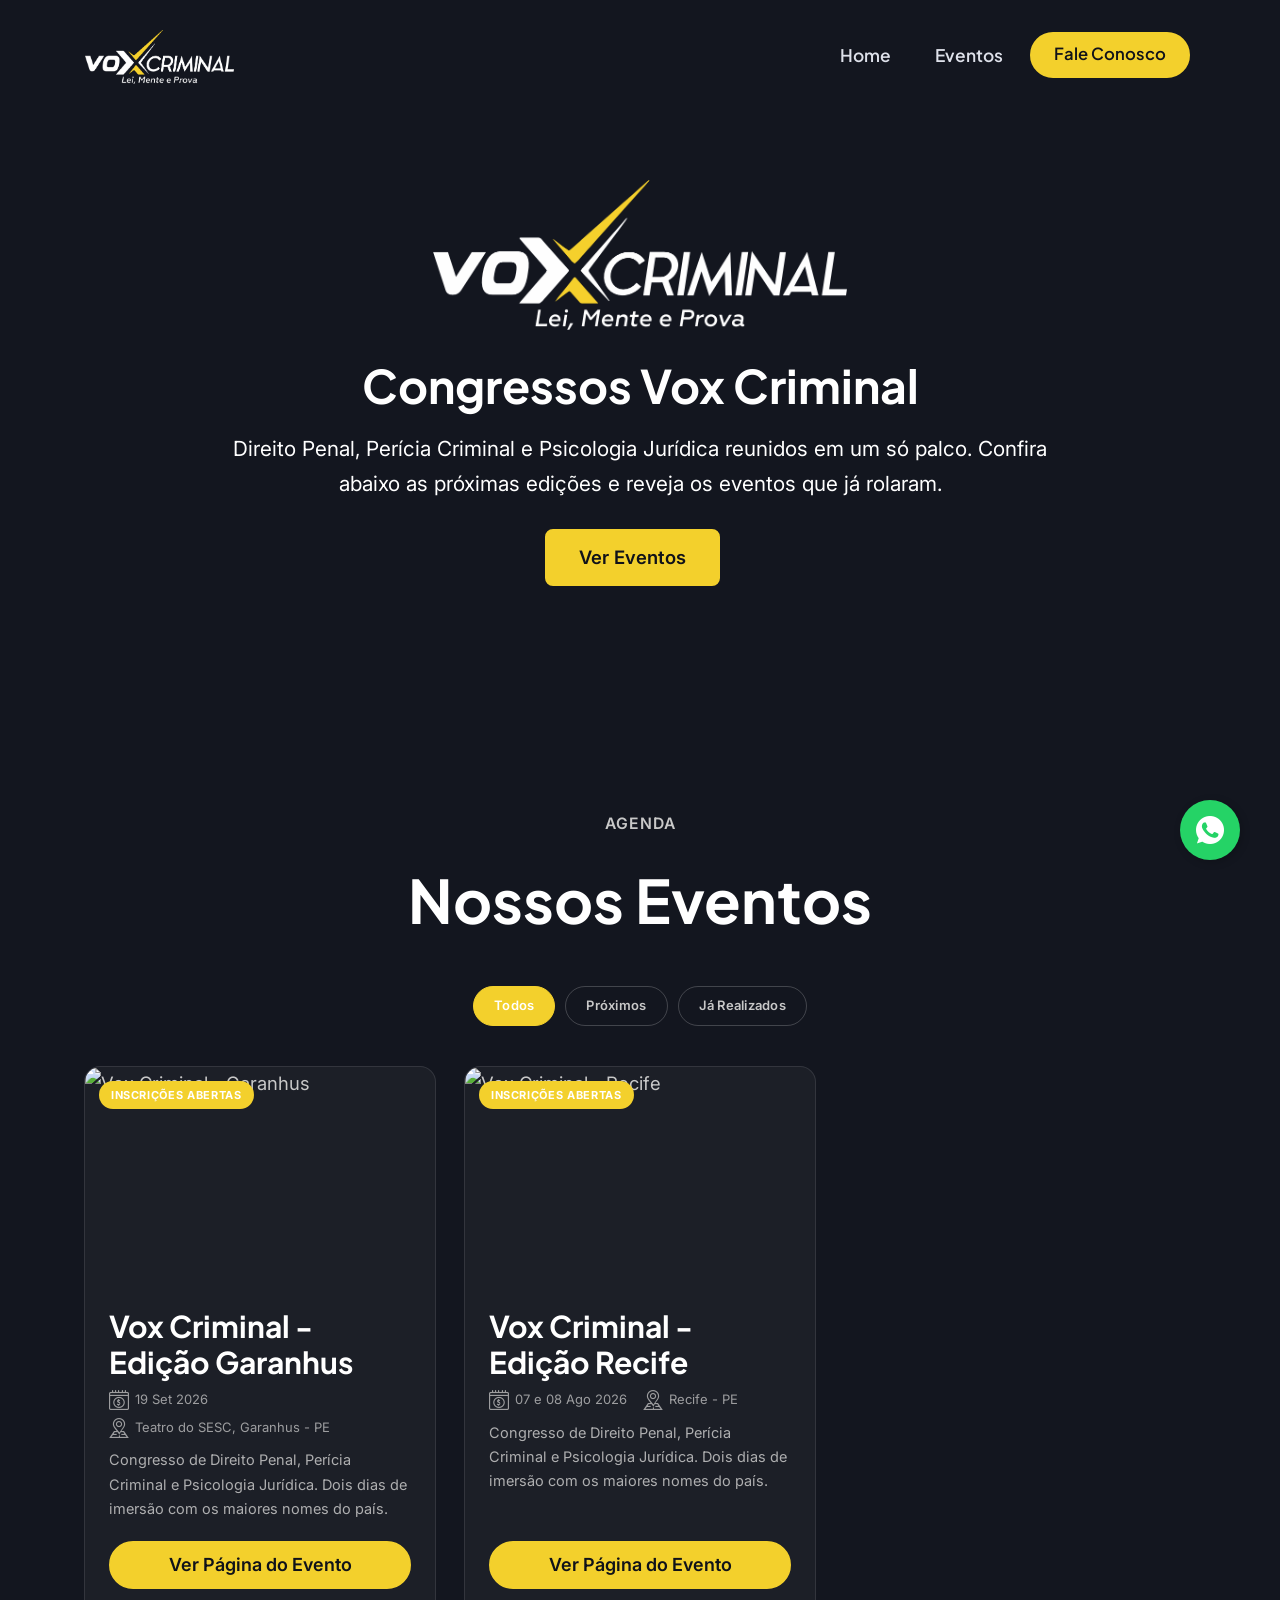
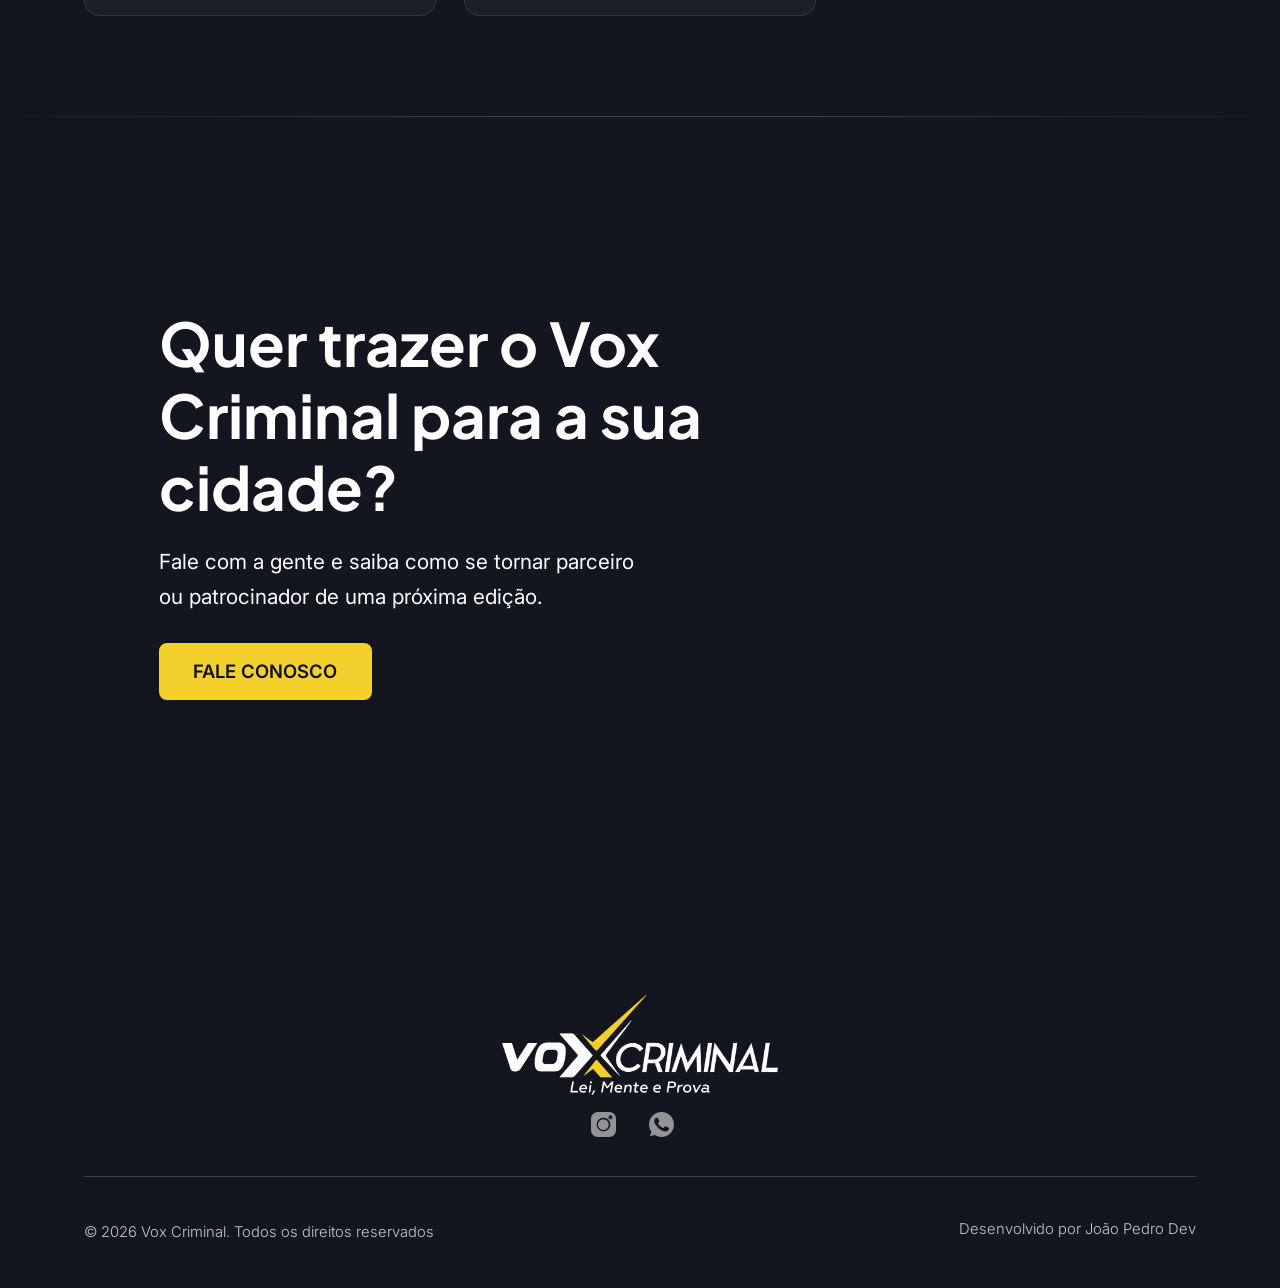
==== commit 829af32b: "fix: adjust js and css paths" ====
--- a/index.html
+++ b/index.html
@@ -173,7 +173,7 @@
 				color: #fff;
 			}
 
-			.event-card.is-hidden {
+			.event-item.is-hidden {
 				display: none;
 			}
 		</style>
@@ -326,39 +326,36 @@
 								</div>
 								<p class="event-desc">Congresso de Direito Penal, Perícia Criminal e Psicologia Jurídica. Dois dias de imersão com os maiores nomes do país.</p>
 								<div class="event-card-footer">
-									<a href="./garanhus-2026/index.html" class="btn btn-sm r-36 btn--theme hover--black text-black w-100">Ver Página do Evento</a>
+									<a href="./garanhus-2026/index.html" class="btn btn-sm r-36 btn--theme hover--black text-black w-100" target="_blank" rel="noopener">Ver Página do Evento</a>
 								</div>
 							</div>
 						</div>
 					</div>
 
-					<!-- ============================================
-						 EVENTO #2 - EXEMPLO: EVENTO JÁ FINALIZADO
-						 ============================================= -->
-					<div class="col event-item" data-status="past">
-						<div class="event-card is-past wow animate__animated animate__fadeInUp">
+					<div class="col event-item" data-status="upcoming">
+						<div class="event-card is-upcoming wow animate__animated animate__fadeInUp">
 							<div class="event-card-img-wrap">
-								<span class="event-status event-status--past">Encerrado</span>
+								<span class="event-status event-status--open">Inscrições Abertas</span>
 								<img src="images/eventos/vox-criminal-recife.jpg" alt="Vox Criminal - Recife">
 							</div>
 							<div class="event-card-body">
 								<h5 class="h5-lg mb-2">Vox Criminal - Edição Recife</h5>
 								<div class="event-meta">
-									<span><span class="flaticon-calendar"></span> Mar 2026</span>
+									<span><span class="flaticon-calendar"></span> 07 e 08 Ago 2026</span>
 									<span><span class="flaticon-pin"></span> Recife - PE</span>
 								</div>
-								<p class="event-desc">Confira como foi essa edição, com painéis sobre Tribunal do Júri, Segurança Pública e Psicologia Clínica.</p>
+								<p class="event-desc">Congresso de Direito Penal, Perícia Criminal e Psicologia Jurídica. Dois dias de imersão com os maiores nomes do país.</p>
 								<div class="event-card-footer">
-									<a href="vox-criminal-recife.html" class="btn btn-sm r-36 btn--tra-white hover--theme w-100">Ver Página do Evento</a>
+									<a href="./recife-2026/index.html" class="btn btn-sm r-36 btn--theme hover--black text-black w-100" target="_blank" rel="noopener">Ver Página do Evento</a>
 								</div>
 							</div>
 						</div>
 					</div>
 
 					<!-- ============================================
-						 EVENTO #3 - EXEMPLO: OUTRO EVENTO FINALIZADO
+						 EVENTO #3 - EXEMPLO: EVENTO FINALIZADO
 						 ============================================= -->
-					<div class="col event-item" data-status="past">
+					<!-- <div class="col event-item" data-status="past">
 						<div class="event-card is-past wow animate__animated animate__fadeInUp">
 							<div class="event-card-img-wrap">
 								<span class="event-status event-status--past">Encerrado</span>
@@ -372,11 +369,34 @@
 								</div>
 								<p class="event-desc">A primeira edição que reuniu mais de 2 mil participantes e 50 palestrantes em um só evento.</p>
 								<div class="event-card-footer">
-									<a href="vox-criminal-fortaleza.html" class="btn btn-sm r-36 btn--tra-white hover--theme w-100">Ver Página do Evento</a>
-								</div>
-							</div>
-						</div>
-					</div>
+									<a href="vox-criminal-fortaleza.html" class="btn btn-sm r-36 btn--tra-white hover--theme w-100" target="_blank" rel="noopener">Ver Página do Evento</a>
+								</div>
+							</div>
+						</div>
+					</div> -->
+
+					<!-- ============================================
+						 EVENTO #4 - EXEMPLO: PRÓXIMO EVENTO
+						 ============================================= -->
+					<!-- <div class="col event-item" data-status="upcoming">
+						<div class="event-card is-upcoming wow animate__animated animate__fadeInUp">
+							<div class="event-card-img-wrap">
+								<span class="event-status event-status--open">Inscrições Abertas</span>
+								<img src="images/eventos/vox-criminal-recife.jpg" alt="Vox Criminal - Recife">
+							</div>
+							<div class="event-card-body">
+								<h5 class="h5-lg mb-2">Vox Criminal - Edição Recife</h5>
+								<div class="event-meta">
+									<span><span class="flaticon-calendar"></span> 07 e 08 Ago 2026</span>
+									<span><span class="flaticon-pin"></span> Recife - PE</span>
+								</div>
+								<p class="event-desc">Congresso de Direito Penal, Perícia Criminal e Psicologia Jurídica. Dois dias de imersão com os maiores nomes do país.</p>
+								<div class="event-card-footer">
+									<a href="./recife-2026/index.html" class="btn btn-sm r-36 btn--theme hover--black text-black w-100" target="_blank" rel="noopener">Ver Página do Evento</a>
+								</div>
+							</div>
+						</div>
+					</div> -->
 
 				</div>
 				<!-- END GRID DE EVENTOS -->
--- a/css/pink-theme.css
+++ b/css/pink-theme.css
@@ -345,7 +345,7 @@
   background-size: cover;
 }
 
-.bg--01 { background-image: url(../images/bg-02.png); }
+/* .bg--01 { background-image: url(../images/bg-02.png); } */
 .bg--02 { background-image: url(../images/bg-02.jpg); }
 .bg--03 { background-image: url(../images/bg-03.jpg); }
 .bg--04 { background-image: url(../images/bg-04.jpg); }
@@ -2642,7 +2642,7 @@
 /*------------------------------------------*/
 
 #hero-2 {
-  background-image: url(../images/elements/background2.png);
+  /* background-image: url(../images/elements/background2.png); */
   padding-top: 180px;
   padding-bottom: 130px;
 }
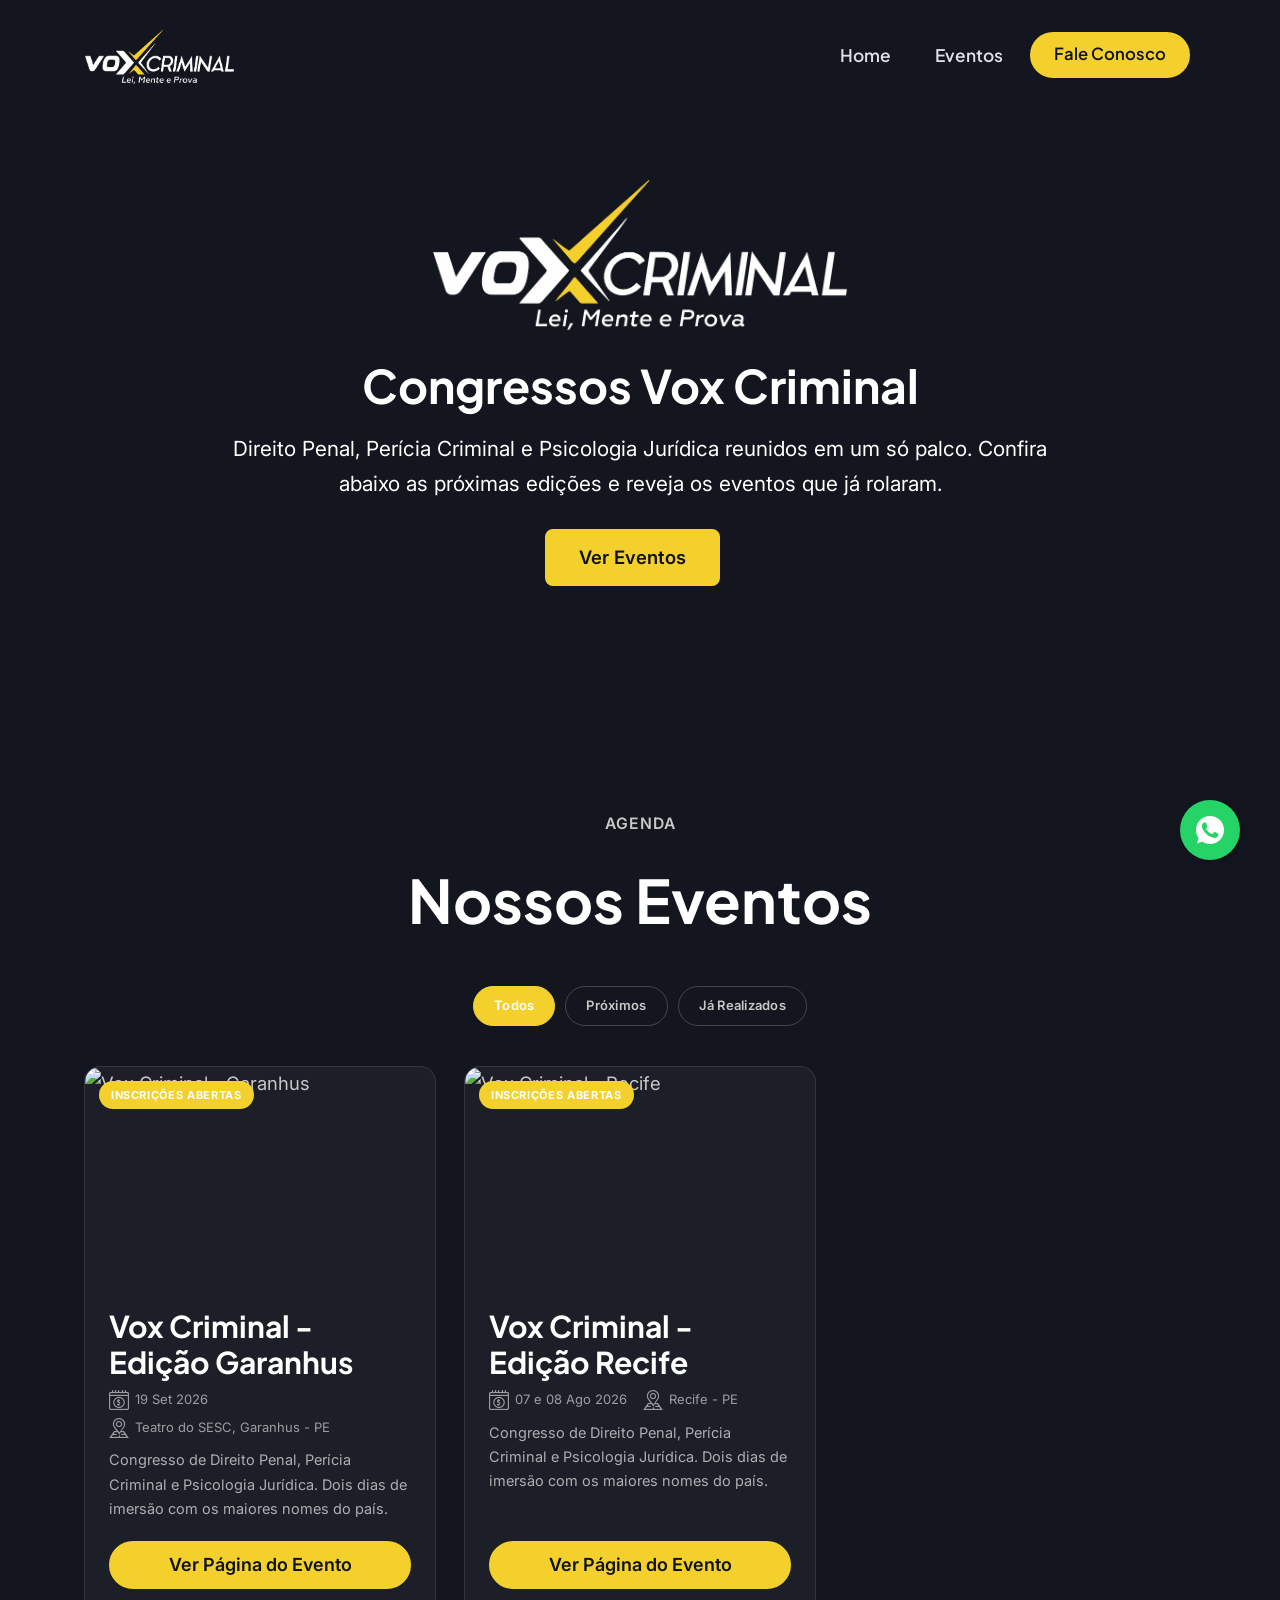
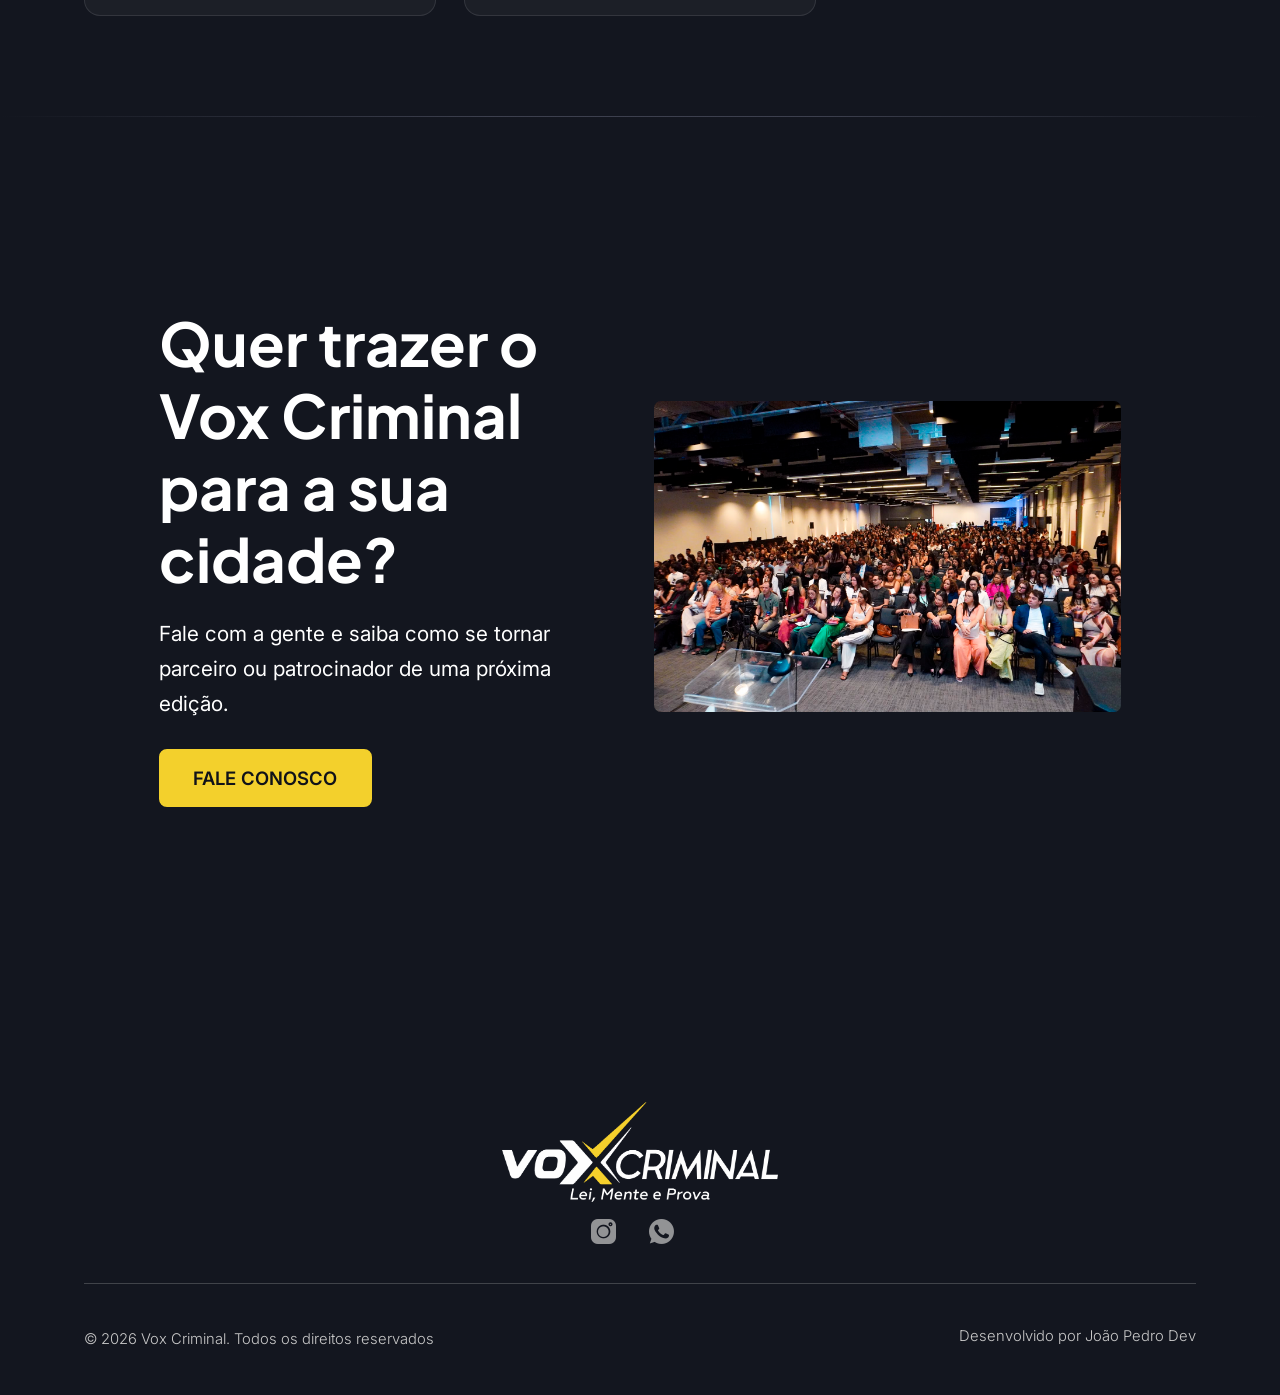
==== commit edad8308: "fix: add image to main index website" ====
--- a/index.html
+++ b/index.html
@@ -419,7 +419,7 @@
 					<div class="banner-overlay">
 						<div class="row d-flex align-items-center">
 
-							<div class="col-md-7">
+							<div class="col-md-6">
 								<div class="banner-1-txt color--white">
 
 									<h2 class="h2-xl">Quer trazer o Vox Criminal para a sua cidade?</h2>
@@ -430,6 +430,12 @@
 									</div>
 
 								</div>
+							</div>
+
+							<div class="col-md-6">
+									<div class="img-block left-column wow animate__animated animate__fadeInRight">
+											<img class="img-fluid rounded" src="./images/07.jpeg" alt="Benefícios do Congresso">
+									</div>
 							</div>
 
 						</div>
